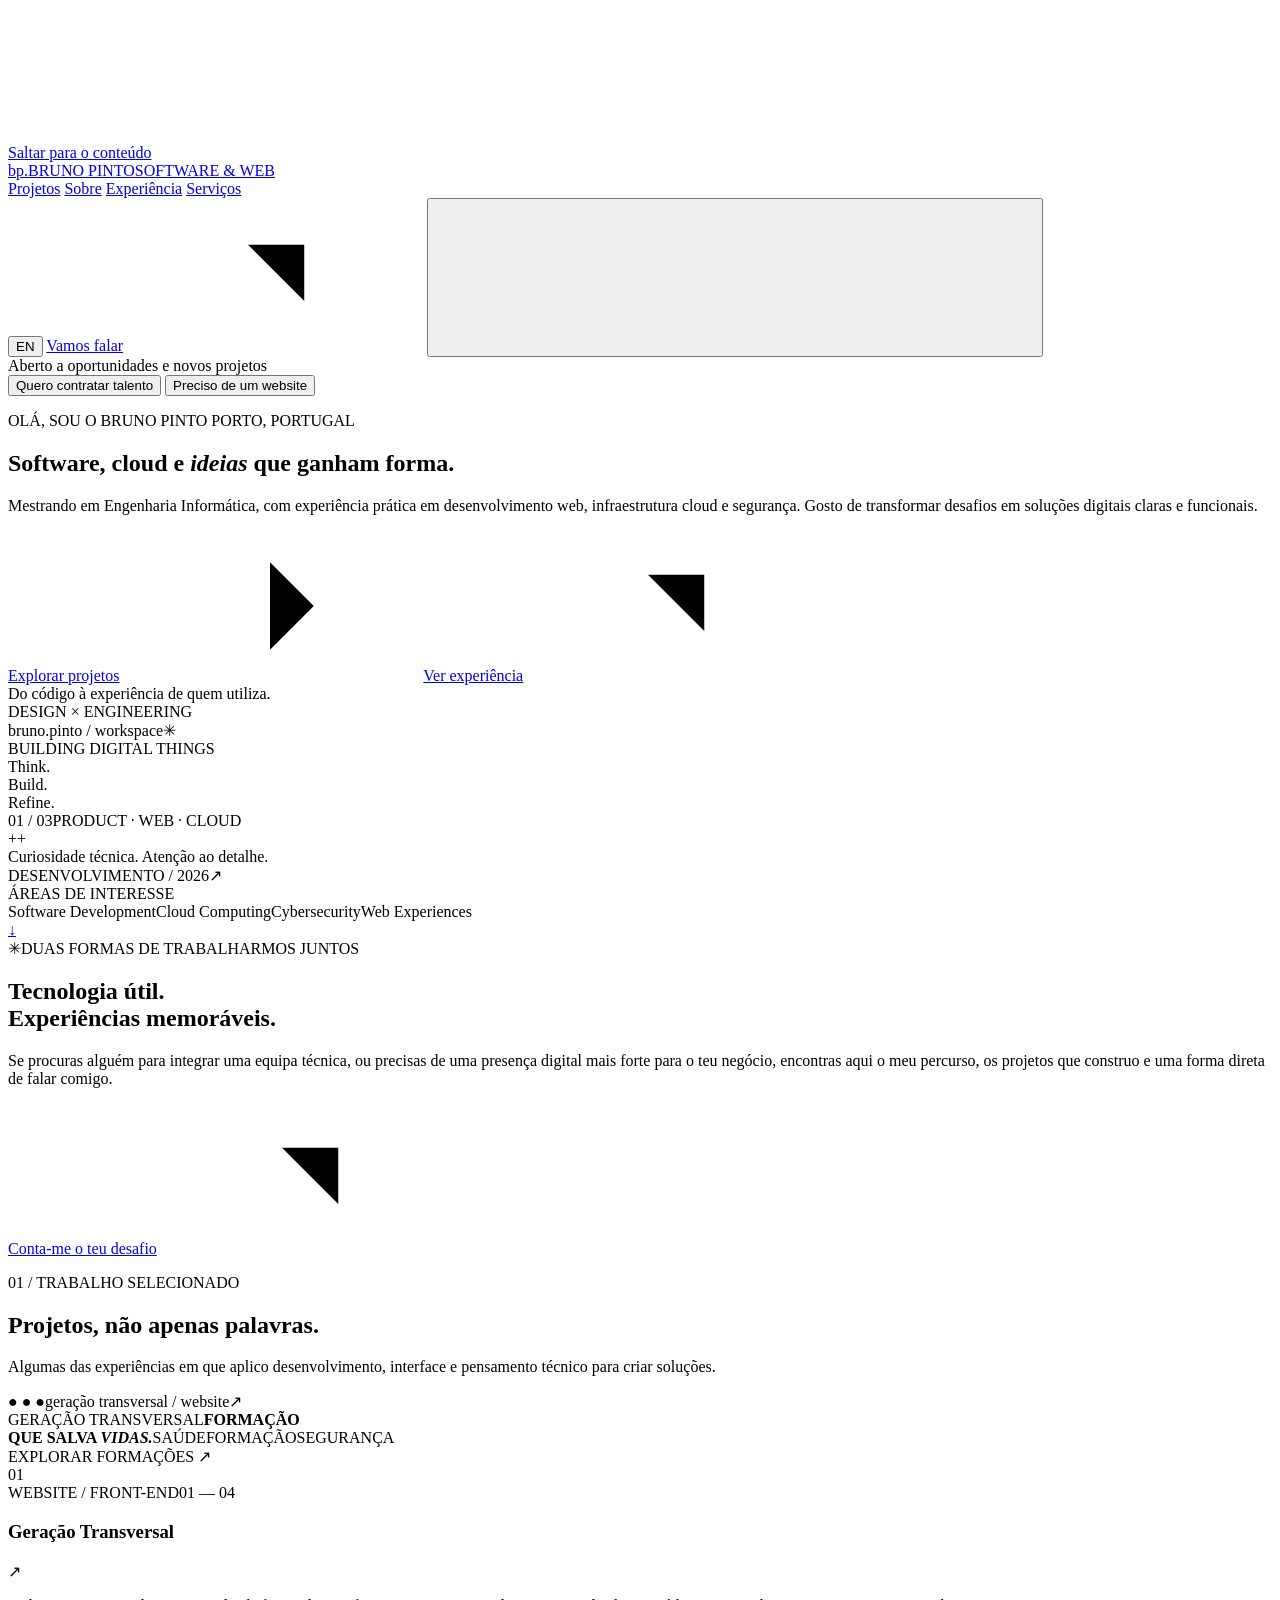
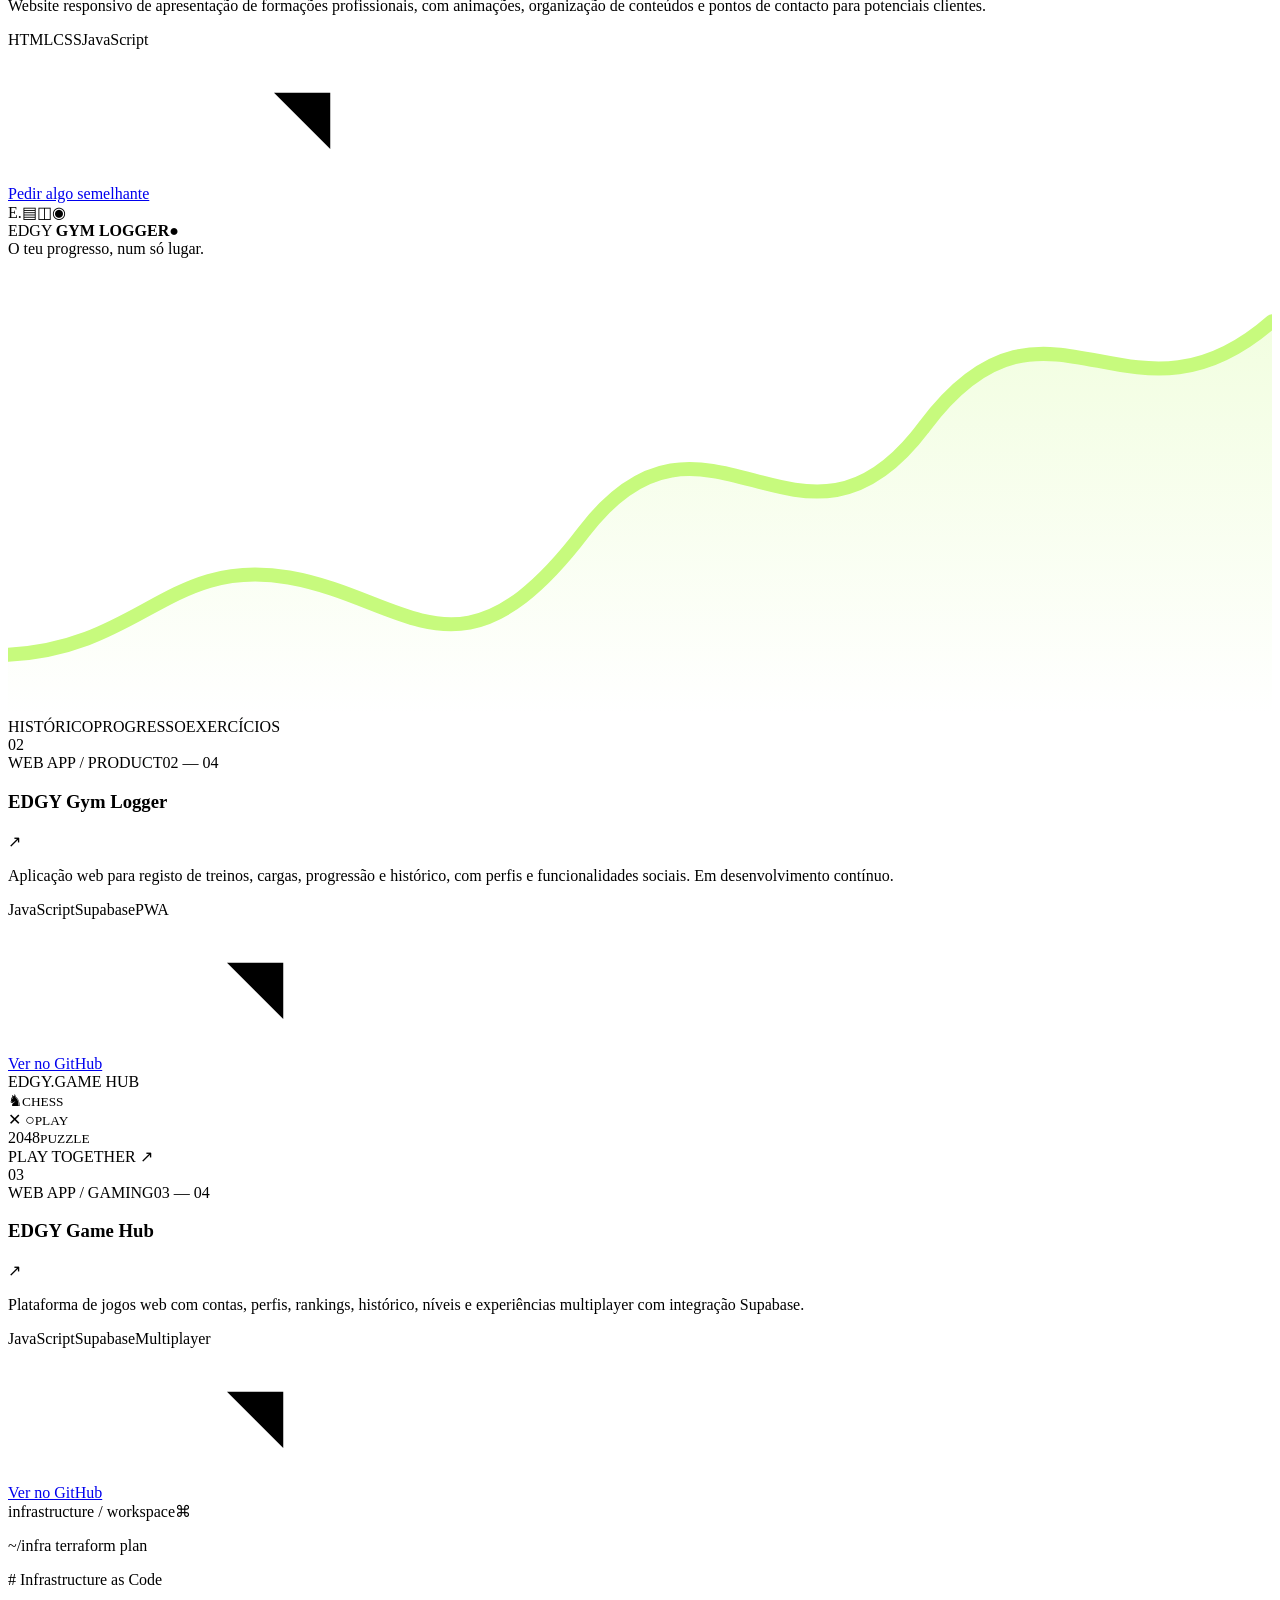
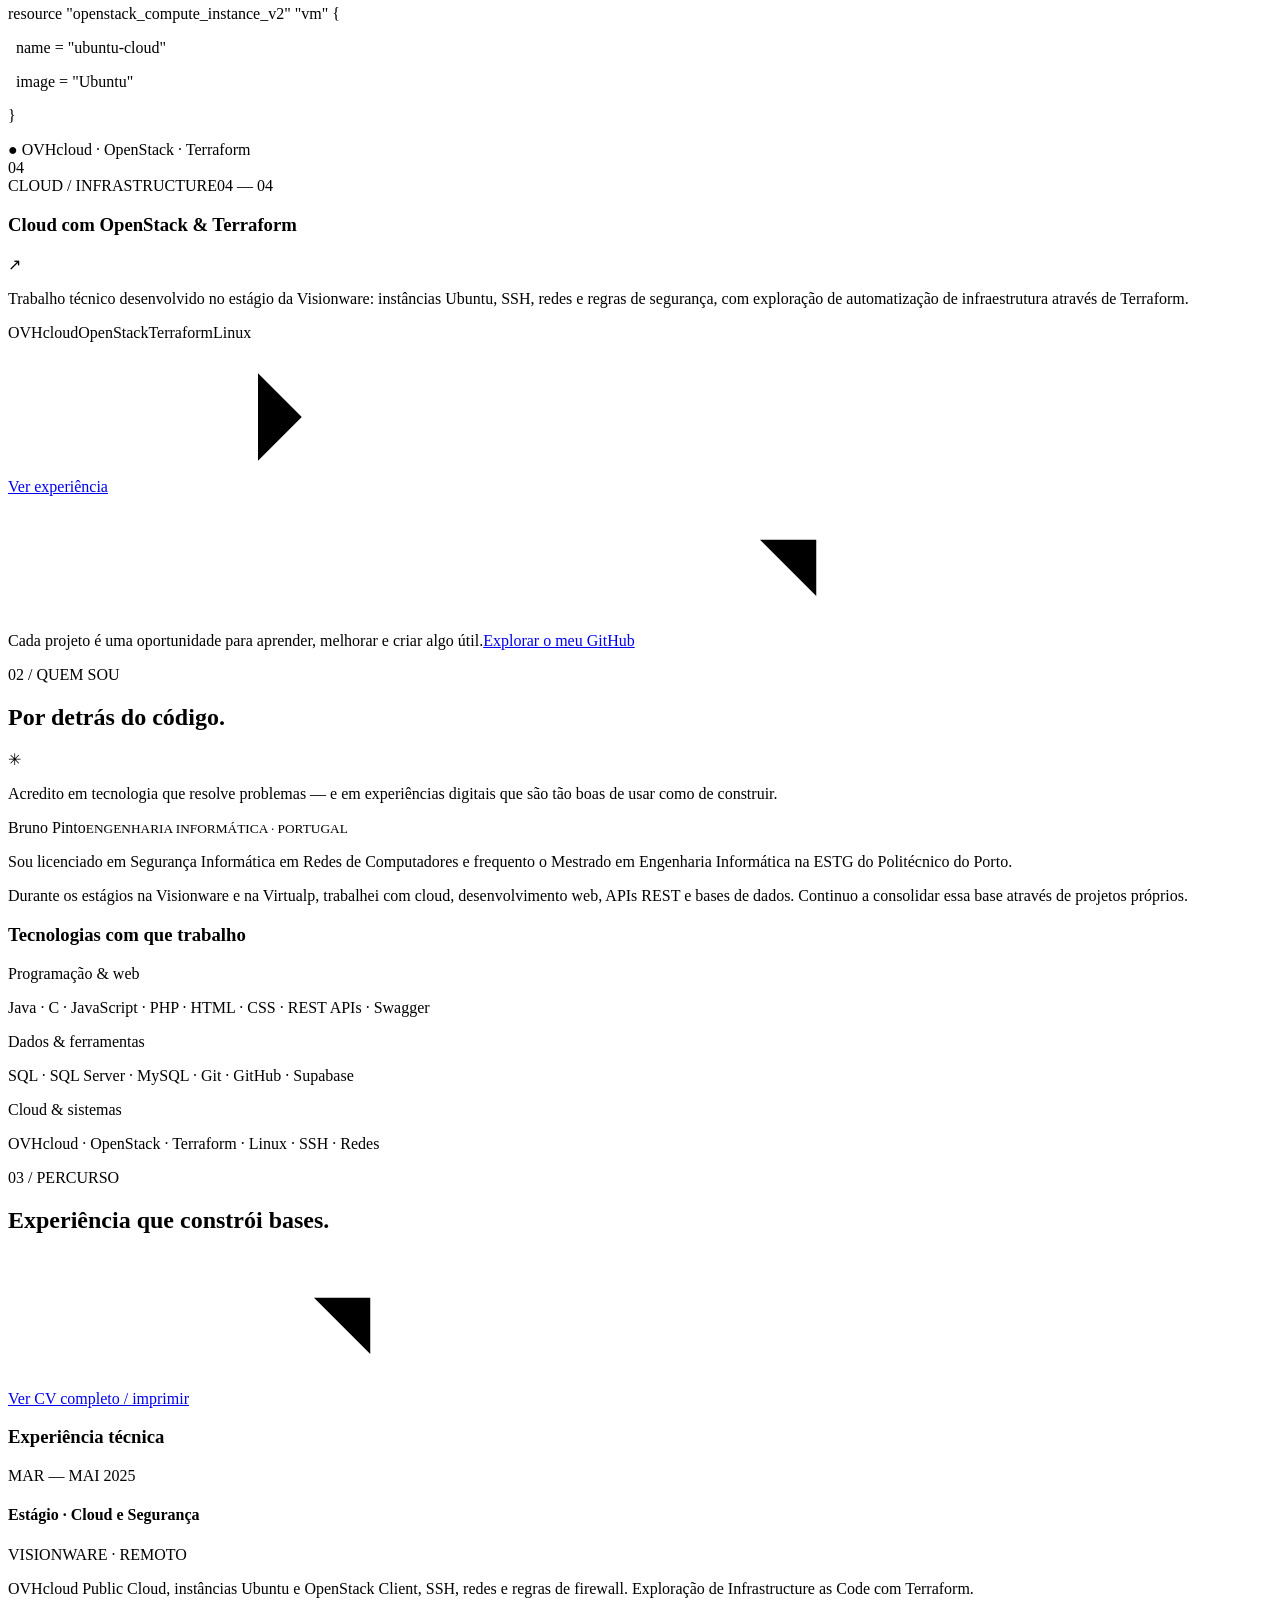
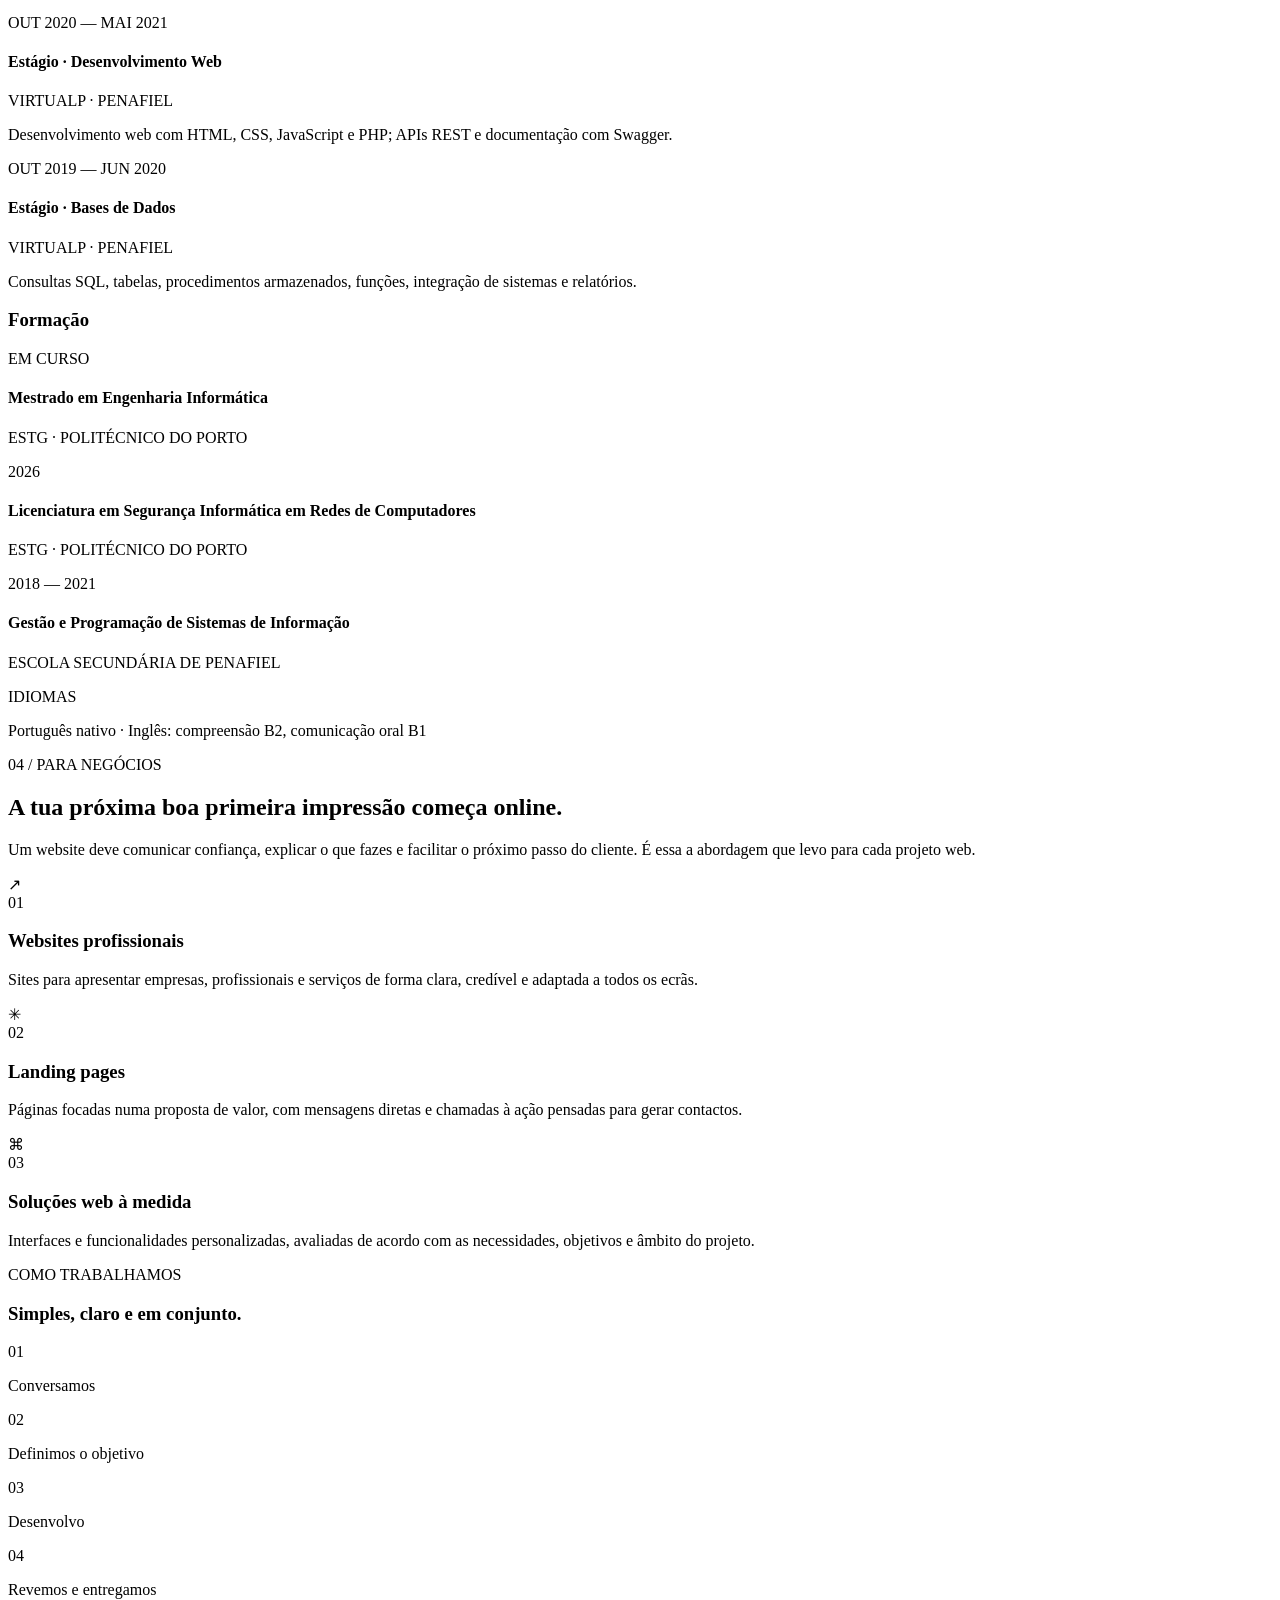
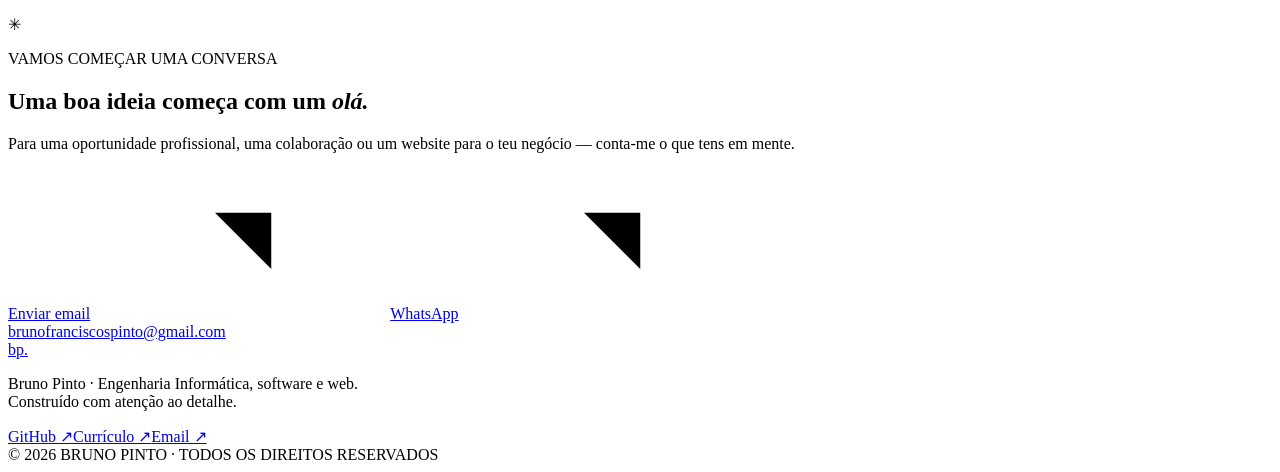
==== index.html @ 5037f0ad "feat: create bilingual portfolio homepage with dual audience journeys" ====
<!doctype html>
<html lang="pt-PT">
<head>
  <meta charset="utf-8">
  <meta name="viewport" content="width=device-width, initial-scale=1">
  <meta name="theme-color" content="#10182a">
  <meta name="description" content="Bruno Pinto — mestrando em Engenharia Informática. Portefólio em desenvolvimento web, software, cloud e cibersegurança. Conheça os projetos e entre em contacto.">
  <meta name="author" content="Bruno Pinto">
  <meta property="og:type" content="website">
  <meta property="og:locale" content="pt_PT">
  <meta property="og:title" content="Bruno Pinto — Software, Cloud & Web">
  <meta property="og:description" content="Portefólio de Bruno Pinto. Desenvolvimento de software, cloud, cibersegurança e websites para negócios.">
  <meta name="twitter:card" content="summary">
  <title>Bruno Pinto — Software, Cloud & Web</title>
  <link rel="icon" href="./favicon.svg" type="image/svg+xml">
  <link rel="preconnect" href="https://fonts.googleapis.com">
  <link rel="preconnect" href="https://fonts.gstatic.com" crossorigin>
  <link href="https://fonts.googleapis.com/css2?family=DM+Sans:wght@400;500;600;700&family=Space+Grotesk:wght@400;500;600;700&display=swap" rel="stylesheet">
  <link rel="stylesheet" href="./styles.css">
  <script type="application/ld+json">
  {"@context":"https://schema.org","@type":"Person","name":"Bruno Pinto","jobTitle":"Mestrando em Engenharia Informática","description":"Desenvolvimento de software, websites, cloud e cibersegurança","email":"mailto:brunofranciscospinto@gmail.com","url":"https://github.com/BPsBEAST","sameAs":["https://github.com/BPsBEAST"],"homeLocation":{"@type":"Place","name":"Penafiel, Porto, Portugal"},"alumniOf":{"@type":"CollegeOrUniversity","name":"Politécnico do Porto"}}
  </script>
</head>
<body>
  <a class="skip-link" href="#conteudo" data-i18n="skip">Saltar para o conteúdo</a>
  <svg class="icon-library" xmlns="http://www.w3.org/2000/svg" aria-hidden="true">
    <symbol id="i-arrow" viewBox="0 0 24 24"><path d="M5 12h14m-7-7 7 7-7 7" /></symbol>
    <symbol id="i-up-right" viewBox="0 0 24 24"><path d="M7 17 17 7M8 7h9v9" /></symbol>
    <symbol id="i-menu" viewBox="0 0 24 24"><path d="M4 7h16M4 12h16M4 17h16"/></symbol>
    <symbol id="i-x" viewBox="0 0 24 24"><path d="M5 5 19 19M19 5 5 19"/></symbol>
    <symbol id="i-mail" viewBox="0 0 24 24"><rect x="3" y="5" width="18" height="14" rx="2"/><path d="m4 7 8 6 8-6"/></symbol>
    <symbol id="i-code" viewBox="0 0 24 24"><path d="m8 5-6 7 6 7m8-14 6 7-6 7m-5 6 4-20"/></symbol>
    <symbol id="i-check" viewBox="0 0 24 24"><path d="m4 12 5 5L20 6"/></symbol>
    <symbol id="i-download" viewBox="0 0 24 24"><path d="M12 3v12m-5-5 5 5 5-5M4 17v3h16v-3"/></symbol>
  </svg>

  <header class="site-header" id="inicio">
    <div class="container nav-shell">
      <a class="brand" href="#inicio" aria-label="Bruno Pinto — início"><span class="brand-mark">bp<span>.</span></span><span class="brand-copy">BRUNO PINTO<span>SOFTWARE & WEB</span></span></a>
      <nav class="desktop-nav" aria-label="Navegação principal">
        <a href="#projetos" data-i18n="navProjects">Projetos</a>
        <a href="#sobre" data-i18n="navAbout">Sobre</a>
        <a href="#experiencia" data-i18n="navExperience">Experiência</a>
        <a href="#servicos" data-i18n="navServices">Serviços</a>
      </nav>
      <div class="nav-actions">
        <button class="language-button" id="lang-toggle" type="button" aria-label="Switch language to English">EN</button>
        <a class="button button-dark nav-contact" href="#contacto"><span data-i18n="navContact">Vamos falar</span><svg class="icon"><use href="#i-up-right"/></svg></a>
        <button class="menu-button" id="menu-button" type="button" aria-label="Abrir menu" aria-controls="mobile-nav" aria-expanded="false"><svg class="icon menu-open"><use href="#i-menu"/></svg><svg class="icon menu-close"><use href="#i-x"/></svg></button>
      </div>
    </div>
    <nav class="mobile-nav" id="mobile-nav" aria-label="Menu móvel" hidden>
      <a href="#projetos" data-i18n="navProjects">Projetos</a>
      <a href="#sobre" data-i18n="navAbout">Sobre</a>
      <a href="#experiencia" data-i18n="navExperience">Experiência</a>
      <a href="#servicos" data-i18n="navServices">Serviços</a>
      <a href="#contacto" data-i18n="navContact">Vamos falar</a>
    </nav>
  </header>

  <main id="conteudo">
    <section class="hero-wrap container" aria-labelledby="hero-title">
      <div class="hero">
        <div class="hero-noise" aria-hidden="true"></div>
        <div class="hero-grid">
          <div class="hero-content">
            <div class="eyebrow hero-eyebrow"><span class="live-dot"></span><span data-i18n="heroAvailability">Aberto a oportunidades e novos projetos</span></div>
            <div class="audience-switch" role="group" aria-label="Tipo de visita">
              <button class="audience-option is-active" type="button" data-mode="career" aria-pressed="true"><span data-i18n="modeCareer">Quero contratar talento</span></button>
              <button class="audience-option" type="button" data-mode="business" aria-pressed="false"><span data-i18n="modeBusiness">Preciso de um website</span></button>
            </div>
            <p class="hero-kicker" data-i18n="heroKicker">OLÁ, SOU O BRUNO PINTO <span class="kicker-line"></span> PORTO, PORTUGAL</p>
            <h1 id="hero-title" data-i18n="heroTitle">Software, cloud e <em>ideias</em> que ganham forma.</h1>
            <p class="hero-description" data-i18n="heroDescription">Mestrando em Engenharia Informática, com experiência prática em desenvolvimento web, infraestrutura cloud e segurança. Gosto de transformar desafios em soluções digitais claras e funcionais.</p>
            <div class="hero-cta">
              <a class="button button-accent" id="hero-primary" href="#projetos"><span data-i18n="heroPrimary">Explorar projetos</span><svg class="icon"><use href="#i-arrow"/></svg></a>
              <a class="button button-outline" id="hero-secondary" href="#experiencia"><span data-i18n="heroSecondary">Ver experiência</span><svg class="icon"><use href="#i-up-right"/></svg></a>
            </div>
            <div class="hero-footnote"><span class="footnote-line"></span><span data-i18n="heroNote">Do código à experiência de quem utiliza.</span></div>
          </div>

          <div class="hero-visual" aria-label="Ilustração abstrata de interfaces digitais">
            <div class="visual-orbit visual-orbit-one"></div><div class="visual-orbit visual-orbit-two"></div>
            <div class="visual-caption visual-caption-top"><span class="signal"></span> <span>DESIGN × ENGINEERING</span><span class="line-small"></span></div>
            <div class="visual-window">
              <div class="window-top"><div class="window-dots"><i></i><i></i><i></i></div><span>bruno.pinto / workspace</span><span class="window-plus">✳</span></div>
              <div class="window-body">
                <div class="window-left">
                  <div class="window-mini-label">BUILDING DIGITAL THINGS</div>
                  <div class="window-statement">Think.<br><span>Build.</span><br>Refine<span class="blue-stop">.</span></div>
                  <div class="window-rule"></div>
                  <div class="window-footer"><span>01 / 03</span><span>PRODUCT · WEB · CLOUD</span></div>
                </div>
                <div class="window-right">
                  <div class="cube cube-back"></div><div class="cube cube-front"></div><div class="cube-shine"></div>
                  <span class="cube-cross cross-one">+</span><span class="cube-cross cross-two">+</span>
                </div>
              </div>
            </div>
            <div class="floating-note"><span class="note-dot"></span><span data-i18n="visualNote">Curiosidade técnica. Atenção ao detalhe.</span></div>
            <div class="visual-caption visual-caption-bottom"><span>DESENVOLVIMENTO / 2026</span><span>↗</span></div>
          </div>
        </div>
        <div class="hero-bottom">
          <span data-i18n="heroTagsIntro">ÁREAS DE INTERESSE</span>
          <div class="hero-tag-list"><span>Software Development</span><span>Cloud Computing</span><span>Cybersecurity</span><span>Web Experiences</span></div>
          <a href="#projetos" aria-label="Descer para os projetos" class="scroll-cue">↓</a>
        </div>
      </div>
    </section>

    <section class="intro-section section container reveal" aria-label="Apresentação">
      <div class="section-index"><span class="index-spark">✳</span><span data-i18n="introLabel">DUAS FORMAS DE TRABALHARMOS JUNTOS</span></div>
      <div class="intro-grid">
        <h2 data-i18n="introTitle">Tecnologia útil.<br><span class="text-muted">Experiências memoráveis.</span></h2>
        <div class="intro-copy">
          <p data-i18n="introBody">Se procuras alguém para integrar uma equipa técnica, ou precisas de uma presença digital mais forte para o teu negócio, encontras aqui o meu percurso, os projetos que construo e uma forma direta de falar comigo.</p>
          <a class="text-link" href="#contacto"><span data-i18n="introLink">Conta-me o teu desafio</span><svg class="icon"><use href="#i-up-right"/></svg></a>
        </div>
      </div>
    </section>

    <section class="projects-section section" id="projetos" aria-labelledby="projects-title">
      <div class="container">
        <div class="section-heading reveal">
          <div><p class="section-label">01 / <span data-i18n="projectsLabel">TRABALHO SELECIONADO</span></p><h2 id="projects-title" data-i18n="projectsTitle">Projetos, não apenas palavras<span class="accent-period">.</span></h2></div>
          <p class="section-heading-copy" data-i18n="projectsIntro">Algumas das experiências em que aplico desenvolvimento, interface e pensamento técnico para criar soluções.</p>
        </div>
        <div class="project-grid">
          <article class="project-card project-card-large reveal">
            <div class="project-art art-training">
              <div class="mock-browser"><span class="mock-browser-dots">● ● ●</span><span>geração transversal / website</span><span>↗</span></div>
              <div class="training-preview"><span class="training-eyebrow">GERAÇÃO TRANSVERSAL</span><strong>FORMAÇÃO<br>QUE SALVA <i>VIDAS.</i></strong><span class="training-pills"><span>SAÚDE</span><span>FORMAÇÃO</span><span>SEGURANÇA</span></span><div class="training-cta">EXPLORAR FORMAÇÕES <span>↗</span></div></div>
              <span class="art-number">01</span>
            </div>
            <div class="project-info"><div class="project-meta"><span>WEBSITE / FRONT-END</span><span>01 — 04</span></div><div class="project-title-row"><h3>Geração Transversal</h3><span class="project-corner" aria-hidden="true">↗</span></div><p data-i18n="projectTraining">Website responsivo de apresentação de formações profissionais, com animações, organização de conteúdos e pontos de contacto para potenciais clientes.</p><div class="project-bottom"><div class="tags"><span>HTML</span><span>CSS</span><span>JavaScript</span></div><a class="project-link" href="mailto:brunofranciscospinto@gmail.com?subject=Website%20semelhante%20a%20Gera%C3%A7%C3%A3o%20Transversal"><span data-i18n="projectAsk">Pedir algo semelhante</span><svg class="icon"><use href="#i-up-right"/></svg></a></div></div>
          </article>

          <article class="project-card reveal">
            <div class="project-art art-gym">
              <div class="gym-preview"><div class="gym-sidebar"><span class="gym-logo">E.</span><span>▤</span><span>◫</span><span>◉</span></div><div class="gym-ui"><div class="gym-top"><span>EDGY <b>GYM LOGGER</b></span><span>●</span></div><div class="gym-chart-title">O teu progresso, num só lugar.</div><div class="gym-chart"><svg viewBox="0 0 360 130" preserveAspectRatio="none" aria-hidden="true"><path d="M0 128 L360 128 M0 83 L360 83 M0 40 L360 40" stroke="rgba(255,255,255,.12)" stroke-width="1" /><path d="M0 113 C38 111 46 85 80 91S129 124 164 78 226 95 261 48 319 54 360 18" fill="none" stroke="#c7fa7d" stroke-width="4" stroke-linecap="round"/><path d="M0 113 C38 111 46 85 80 91S129 124 164 78 226 95 261 48 319 54 360 18 L360 130 L0 130 Z" fill="url(#gym-grad)" opacity=".24"/><defs><linearGradient id="gym-grad" x1="0" x2="0" y1="0" y2="1"><stop stop-color="#c7fa7d"/><stop offset="1" stop-color="#c7fa7d" stop-opacity="0"/></linearGradient></defs></svg></div><div class="gym-rows"><span>HISTÓRICO</span><span>PROGRESSO</span><span>EXERCÍCIOS</span></div></div></div>
              <span class="art-number">02</span>
            </div>
            <div class="project-info"><div class="project-meta"><span>WEB APP / PRODUCT</span><span>02 — 04</span></div><div class="project-title-row"><h3>EDGY Gym Logger</h3><span class="project-corner">↗</span></div><p data-i18n="projectGym">Aplicação web para registo de treinos, cargas, progressão e histórico, com perfis e funcionalidades sociais. Em desenvolvimento contínuo.</p><div class="project-bottom"><div class="tags"><span>JavaScript</span><span>Supabase</span><span>PWA</span></div><a class="project-link" href="https://github.com/BPsBEAST/edgy-gym-logger" target="_blank" rel="noopener noreferrer"><span data-i18n="viewRepo">Ver no GitHub</span><svg class="icon"><use href="#i-up-right"/></svg></a></div></div>
          </article>

          <article class="project-card reveal">
            <div class="project-art art-games">
              <div class="games-preview"><div class="games-header"><span class="games-brand">EDGY<span>.</span></span><span class="games-small">GAME HUB</span></div><div class="games-cards"><div class="game-tile"><span class="chess-icon">♞</span><small>CHESS</small></div><div class="game-tile game-tile-x"><span>✕ ○</span><small>PLAY</small></div><div class="game-tile game-tile-color"><span>2048</span><small>PUZZLE</small></div></div><div class="games-bottom">PLAY TOGETHER <span>↗</span></div></div><span class="art-number">03</span>
            </div>
            <div class="project-info"><div class="project-meta"><span>WEB APP / GAMING</span><span>03 — 04</span></div><div class="project-title-row"><h3>EDGY Game Hub</h3><span class="project-corner">↗</span></div><p data-i18n="projectGames">Plataforma de jogos web com contas, perfis, rankings, histórico, níveis e experiências multiplayer com integração Supabase.</p><div class="project-bottom"><div class="tags"><span>JavaScript</span><span>Supabase</span><span>Multiplayer</span></div><a class="project-link" href="https://github.com/BPsBEAST/edgy-game-hub" target="_blank" rel="noopener noreferrer"><span data-i18n="viewRepo">Ver no GitHub</span><svg class="icon"><use href="#i-up-right"/></svg></a></div></div>
          </article>

          <article class="project-card project-card-full reveal">
            <div class="project-art art-cloud"><div class="cloud-console"><div class="console-bar"><span><i></i><i></i><i></i></span><span>infrastructure / workspace</span><span>⌘</span></div><div class="console-code"><p><span class="code-prompt">~/infra</span> <span class="code-white">terraform</span> <span class="code-green">plan</span></p><p class="code-faded"># Infrastructure as Code</p><p><span class="code-purple">resource</span> <span class="code-green">"openstack_compute_instance_v2"</span> <span class="code-white">"vm"</span> {</p><p>  <span class="code-purple">name</span> = <span class="code-green">"ubuntu-cloud"</span></p><p>  <span class="code-purple">image</span> = <span class="code-green">"Ubuntu"</span></p><p>}</p><div class="console-footer"><span class="console-status">●</span> OVHcloud · OpenStack · Terraform</div></div></div><span class="art-number">04</span></div>
            <div class="project-info"><div class="project-meta"><span>CLOUD / INFRASTRUCTURE</span><span>04 — 04</span></div><div class="project-title-row"><h3>Cloud com OpenStack & Terraform</h3><span class="project-corner">↗</span></div><p data-i18n="projectCloud">Trabalho técnico desenvolvido no estágio da Visionware: instâncias Ubuntu, SSH, redes e regras de segurança, com exploração de automatização de infraestrutura através de Terraform.</p><div class="project-bottom"><div class="tags"><span>OVHcloud</span><span>OpenStack</span><span>Terraform</span><span>Linux</span></div><a class="project-link" href="#experiencia"><span data-i18n="projectExperienceLink">Ver experiência</span><svg class="icon"><use href="#i-arrow"/></svg></a></div></div>
          </article>
        </div>
        <div class="projects-footer reveal"><span data-i18n="projectsFoot">Cada projeto é uma oportunidade para aprender, melhorar e criar algo útil.</span><a class="text-link" href="https://github.com/BPsBEAST" target="_blank" rel="noopener noreferrer"><span data-i18n="allGitHub">Explorar o meu GitHub</span><svg class="icon"><use href="#i-up-right"/></svg></a></div>
      </div>
    </section>

    <section class="about-section section container" id="sobre" aria-labelledby="about-title">
      <div class="section-heading reveal"><div><p class="section-label">02 / <span data-i18n="aboutLabel">QUEM SOU</span></p><h2 id="about-title" data-i18n="aboutTitle">Por detrás do código<span class="accent-period">.</span></h2></div></div>
      <div class="about-layout"><div class="about-big-statement reveal"><span class="statement-asterisk">✳</span><p data-i18n="aboutStatement">Acredito em tecnologia que resolve problemas — e em experiências digitais que são tão boas de usar como de construir.</p><div class="about-signature"><span>Bruno Pinto</span><small data-i18n="aboutSignature">ENGENHARIA INFORMÁTICA · PORTUGAL</small></div></div><div class="about-details reveal"><p data-i18n="aboutP1">Sou licenciado em Segurança Informática em Redes de Computadores e frequento o Mestrado em Engenharia Informática na ESTG do Politécnico do Porto.</p><p data-i18n="aboutP2">Durante os estágios na Visionware e na Virtualp, trabalhei com cloud, desenvolvimento web, APIs REST e bases de dados. Continuo a consolidar essa base através de projetos próprios.</p><div class="skills"><h3 data-i18n="skillsTitle">Tecnologias com que trabalho</h3><div class="skill-category"><span data-i18n="skillProgramming">Programação & web</span><p>Java · C · JavaScript · PHP · HTML · CSS · REST APIs · Swagger</p></div><div class="skill-category"><span data-i18n="skillData">Dados & ferramentas</span><p>SQL · SQL Server · MySQL · Git · GitHub · Supabase</p></div><div class="skill-category"><span data-i18n="skillCloud">Cloud & sistemas</span><p>OVHcloud · OpenStack · Terraform · Linux · SSH · Redes</p></div></div></div></div>
    </section>

    <section class="experience-section section" id="experiencia" aria-labelledby="experience-title"><div class="container"><div class="section-heading reveal"><div><p class="section-label">03 / <span data-i18n="experienceLabel">PERCURSO</span></p><h2 id="experience-title" data-i18n="experienceTitle">Experiência que constrói bases<span class="accent-period">.</span></h2></div><a class="text-link experience-cv" href="./cv.html"><span data-i18n="cvLink">Ver CV completo / imprimir</span><svg class="icon"><use href="#i-up-right"/></svg></a></div><div class="experience-layout"><div class="exp-column"><h3 data-i18n="expWork">Experiência técnica</h3><div class="timeline"><article class="timeline-item reveal"><div class="timeline-date">MAR — MAI 2025</div><div class="timeline-body"><h4 data-i18n="expVisionTitle">Estágio · Cloud e Segurança</h4><p class="timeline-place">VISIONWARE <span>· REMOTO</span></p><p data-i18n="expVisionBody">OVHcloud Public Cloud, instâncias Ubuntu e OpenStack Client, SSH, redes e regras de firewall. Exploração de Infrastructure as Code com Terraform.</p></div></article><article class="timeline-item reveal"><div class="timeline-date">OUT 2020 — MAI 2021</div><div class="timeline-body"><h4 data-i18n="expWebTitle">Estágio · Desenvolvimento Web</h4><p class="timeline-place">VIRTUALP <span>· PENAFIEL</span></p><p data-i18n="expWebBody">Desenvolvimento web com HTML, CSS, JavaScript e PHP; APIs REST e documentação com Swagger.</p></div></article><article class="timeline-item reveal"><div class="timeline-date">OUT 2019 — JUN 2020</div><div class="timeline-body"><h4 data-i18n="expDataTitle">Estágio · Bases de Dados</h4><p class="timeline-place">VIRTUALP <span>· PENAFIEL</span></p><p data-i18n="expDataBody">Consultas SQL, tabelas, procedimentos armazenados, funções, integração de sistemas e relatórios.</p></div></article></div></div><div class="exp-column education-column"><h3 data-i18n="educationTitle">Formação</h3><div class="timeline"><article class="timeline-item reveal"><div class="timeline-date" data-i18n="educationOngoing">EM CURSO</div><div class="timeline-body"><h4 data-i18n="educationMasters">Mestrado em Engenharia Informática</h4><p class="timeline-place" data-i18n="educationSchool">ESTG · POLITÉCNICO DO PORTO</p></div></article><article class="timeline-item reveal"><div class="timeline-date">2026</div><div class="timeline-body"><h4 data-i18n="educationDegree">Licenciatura em Segurança Informática em Redes de Computadores</h4><p class="timeline-place" data-i18n="educationSchool">ESTG · POLITÉCNICO DO PORTO</p></div></article><article class="timeline-item reveal"><div class="timeline-date">2018 — 2021</div><div class="timeline-body"><h4 data-i18n="educationSchoolCourse">Gestão e Programação de Sistemas de Informação</h4><p class="timeline-place" data-i18n="educationHighSchool">ESCOLA SECUNDÁRIA DE PENAFIEL</p></div></article></div><div class="languages-box"><span data-i18n="languagesLabel">IDIOMAS</span><p data-i18n="languagesContent">Português nativo · Inglês: compreensão B2, comunicação oral B1</p></div></div></div></div></section>

    <section class="services-section section" id="servicos" aria-labelledby="services-title"><div class="container"><div class="services-heading reveal"><p class="section-label">04 / <span data-i18n="servicesLabel">PARA NEGÓCIOS</span></p><h2 id="services-title" data-i18n="servicesTitle">A tua próxima boa primeira impressão começa online<span class="accent-period">.</span></h2><p data-i18n="servicesIntro">Um website deve comunicar confiança, explicar o que fazes e facilitar o próximo passo do cliente. É essa a abordagem que levo para cada projeto web.</p></div><div class="services-grid"><article class="service-card reveal"><div class="service-icon">↗</div><span class="service-index">01</span><h3 data-i18n="service1Title">Websites profissionais</h3><p data-i18n="service1Body">Sites para apresentar empresas, profissionais e serviços de forma clara, credível e adaptada a todos os ecrãs.</p></article><article class="service-card reveal"><div class="service-icon">✳</div><span class="service-index">02</span><h3 data-i18n="service2Title">Landing pages</h3><p data-i18n="service2Body">Páginas focadas numa proposta de valor, com mensagens diretas e chamadas à ação pensadas para gerar contactos.</p></article><article class="service-card reveal"><div class="service-icon">⌘</div><span class="service-index">03</span><h3 data-i18n="service3Title">Soluções web à medida</h3><p data-i18n="service3Body">Interfaces e funcionalidades personalizadas, avaliadas de acordo com as necessidades, objetivos e âmbito do projeto.</p></article></div><div class="process-block reveal"><div><span class="process-kicker" data-i18n="processLabel">COMO TRABALHAMOS</span><h3 data-i18n="processTitle">Simples, claro e em conjunto.</h3></div><div class="process-steps"><div><span>01</span><p data-i18n="process1">Conversamos</p></div><div><span>02</span><p data-i18n="process2">Definimos o objetivo</p></div><div><span>03</span><p data-i18n="process3">Desenvolvo</p></div><div><span>04</span><p data-i18n="process4">Revemos e entregamos</p></div></div></div></div></section>

    <section class="contact-section container" id="contacto" aria-labelledby="contact-title"><div class="contact-panel reveal"><div class="contact-decoration" aria-hidden="true">✳</div><p class="contact-kicker"><span class="live-dot"></span><span data-i18n="contactKicker">VAMOS COMEÇAR UMA CONVERSA</span></p><h2 id="contact-title" data-i18n="contactTitle">Uma boa ideia começa com um <em>olá.</em></h2><p data-i18n="contactBody">Para uma oportunidade profissional, uma colaboração ou um website para o teu negócio — conta-me o que tens em mente.</p><div class="contact-buttons"><a class="button button-accent" href="mailto:brunofranciscospinto@gmail.com?subject=Contacto%20atrav%C3%A9s%20do%20portef%C3%B3lio"><span data-i18n="emailAction">Enviar email</span><svg class="icon"><use href="#i-up-right"/></svg></a><a class="button button-outline" href="https://wa.me/351910546358" target="_blank" rel="noopener noreferrer"><span>WhatsApp</span><svg class="icon"><use href="#i-up-right"/></svg></a></div><a class="email-display" href="mailto:brunofranciscospinto@gmail.com">brunofranciscospinto@gmail.com</a></div></section>
  </main>

  <footer class="site-footer"><div class="container footer-inner"><div class="footer-brand"><a class="brand-mark" href="#inicio">bp<span>.</span></a><p data-i18n="footerText">Bruno Pinto · Engenharia Informática, software e web.<br>Construído com atenção ao detalhe.</p></div><div class="footer-right"><div class="footer-links"><a href="https://github.com/BPsBEAST" target="_blank" rel="noopener noreferrer">GitHub ↗</a><a href="./cv.html">Currículo ↗</a><a href="mailto:brunofranciscospinto@gmail.com">Email ↗</a></div><span>© <span id="year">2026</span> BRUNO PINTO · <span data-i18n="footerRights">TODOS OS DIREITOS RESERVADOS</span></span></div></div></footer>
  <script src="./app.js" defer></script>
</body>
</html>
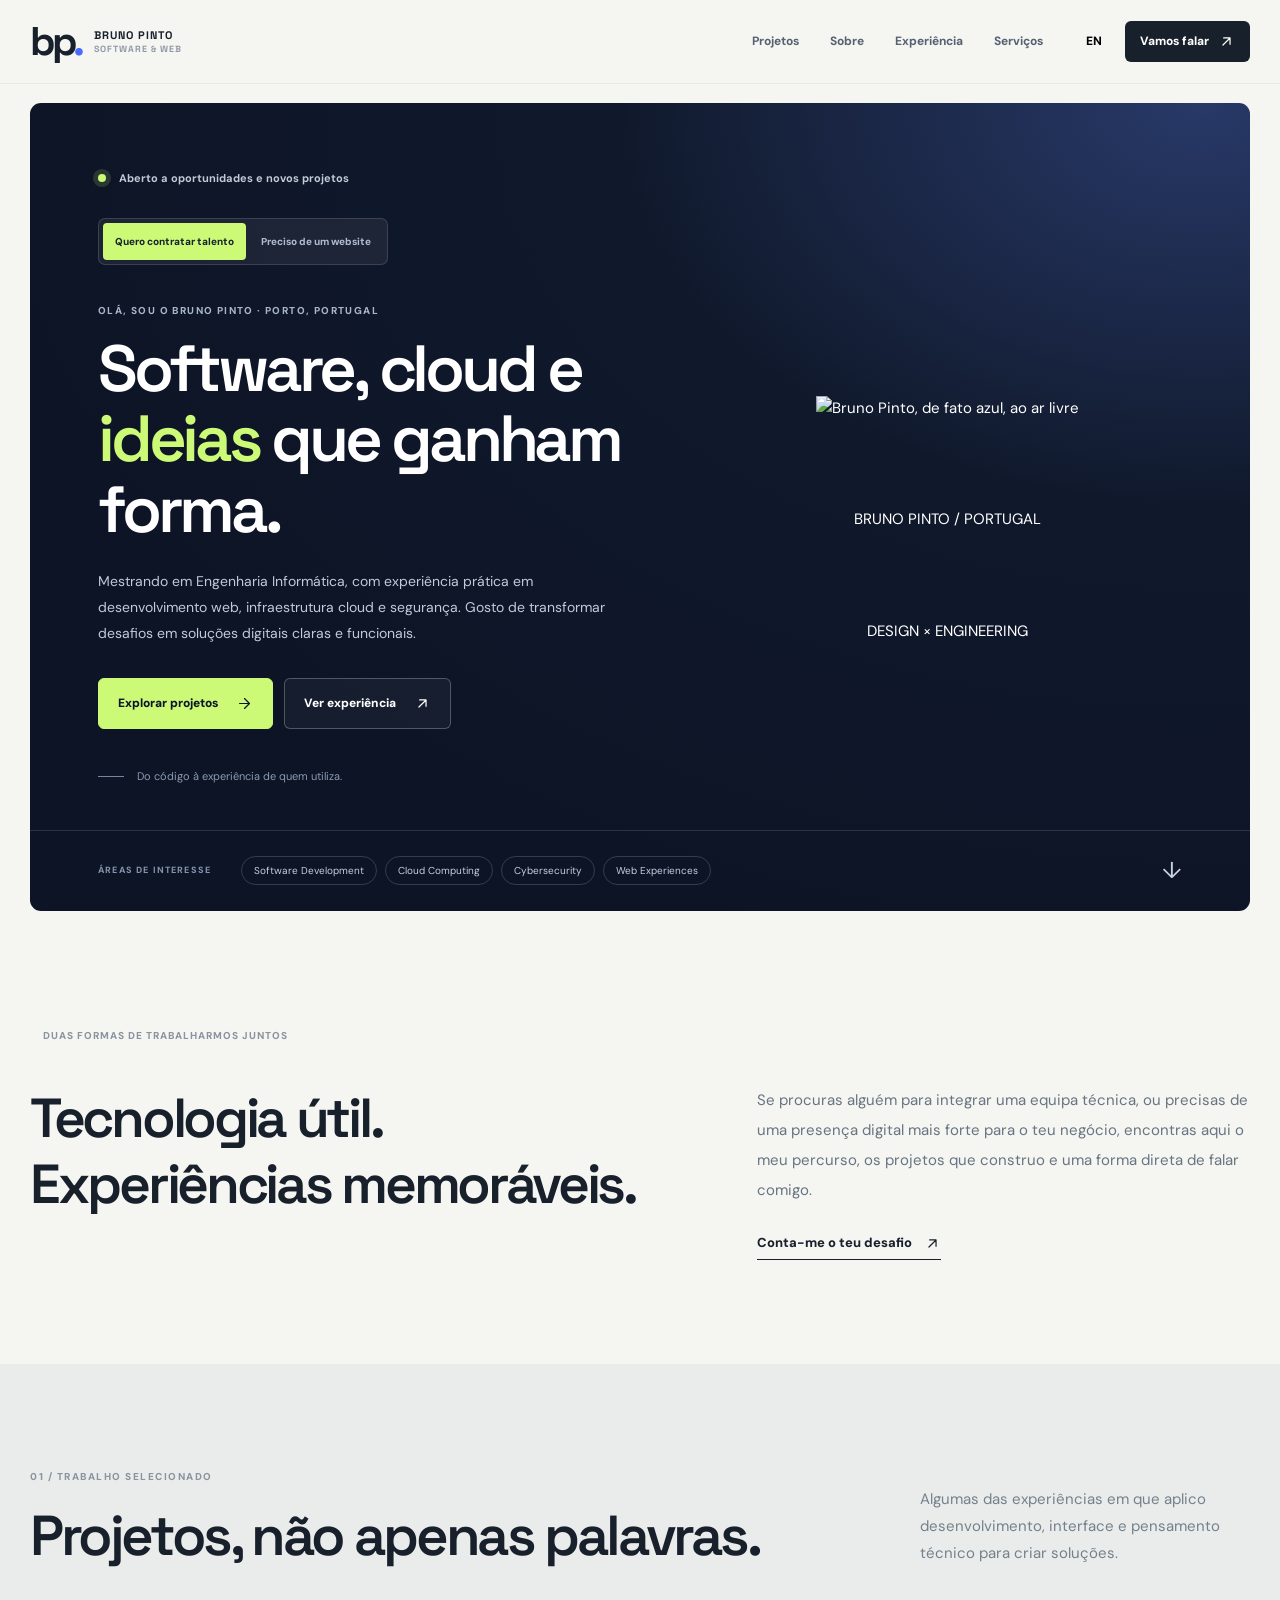
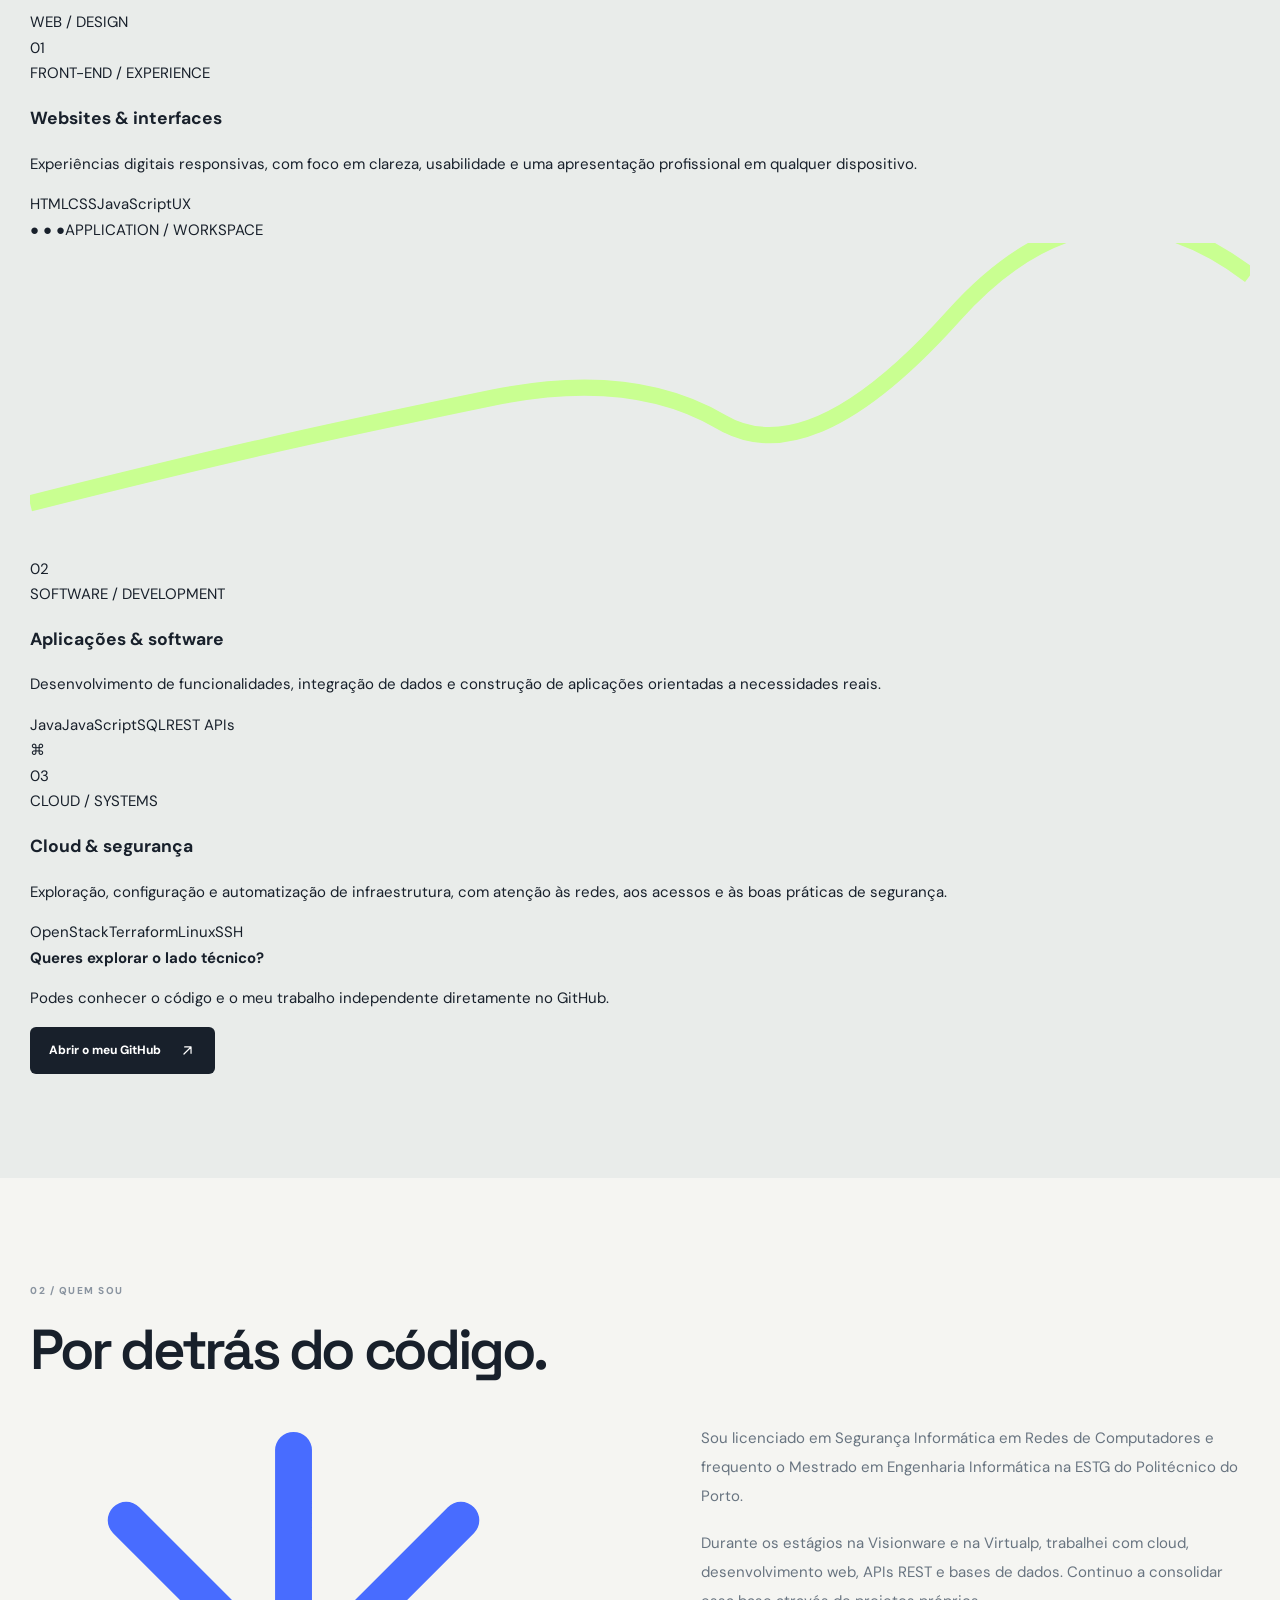
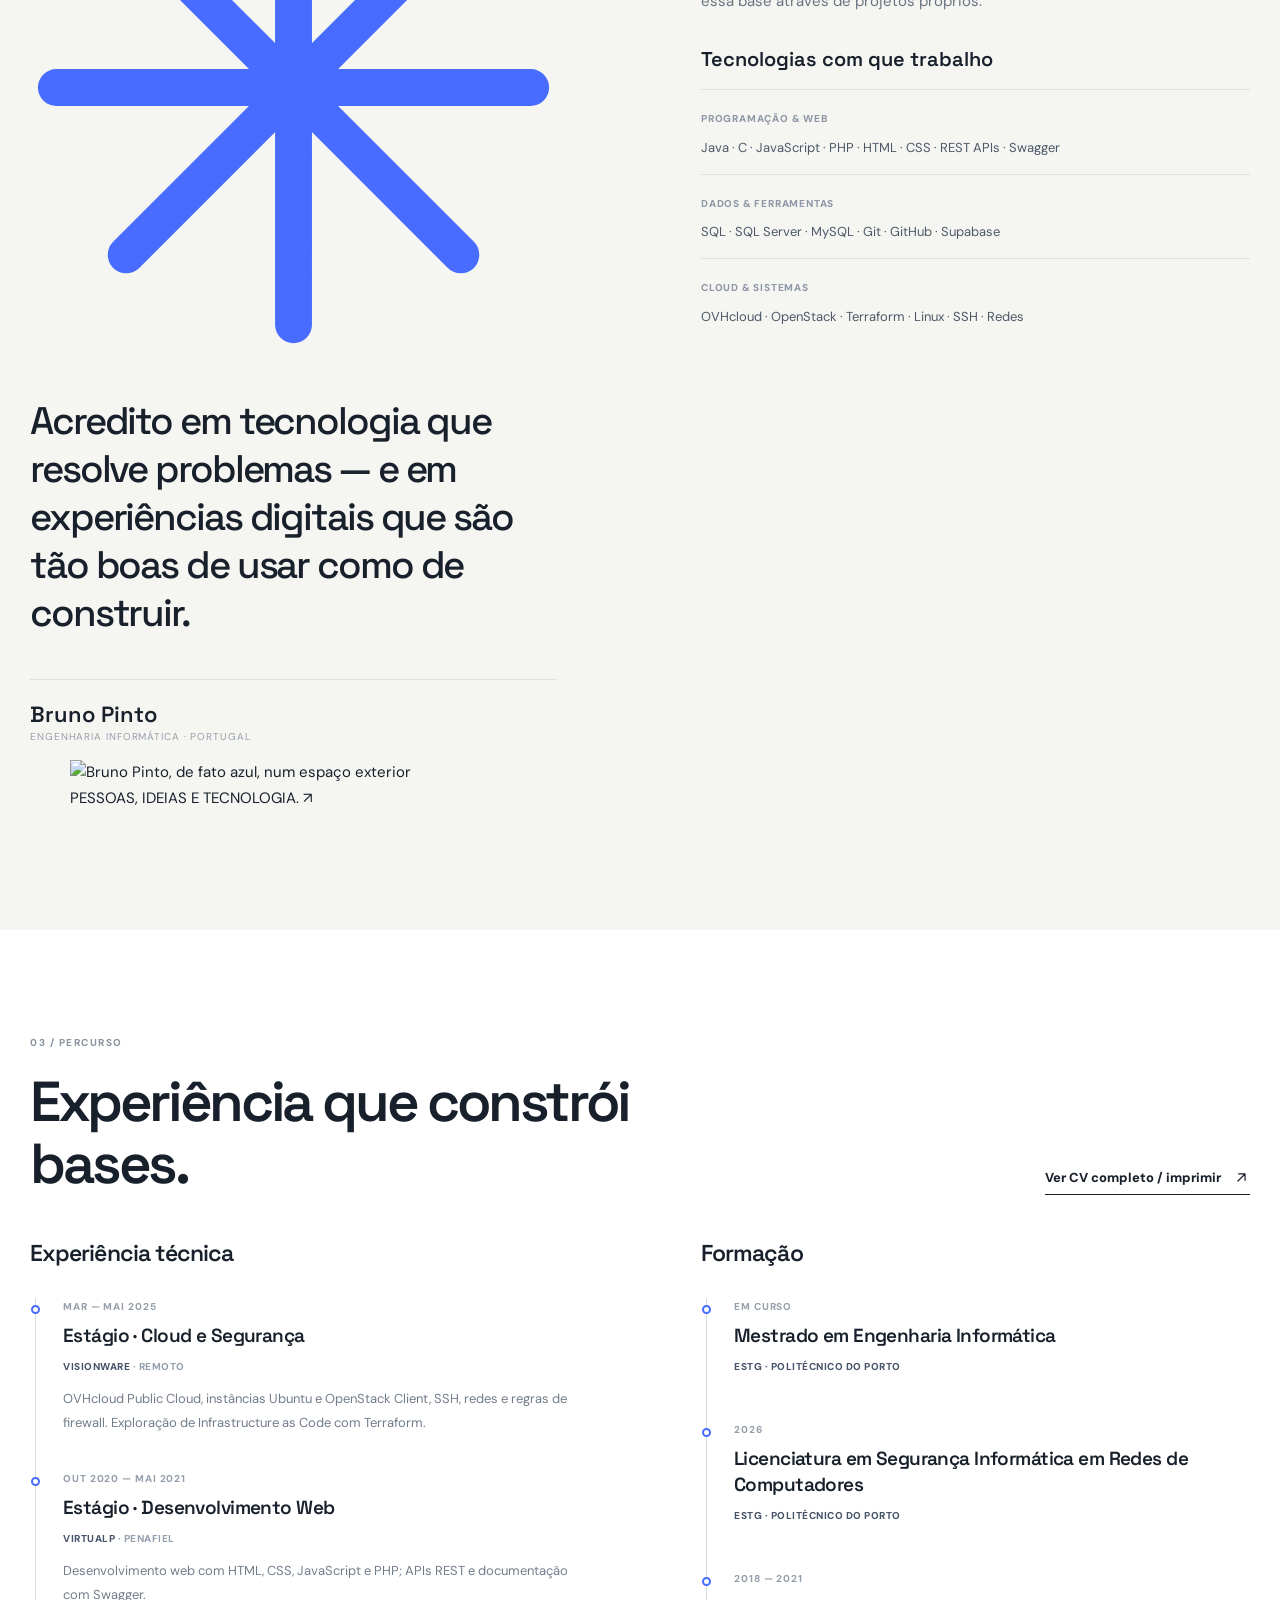
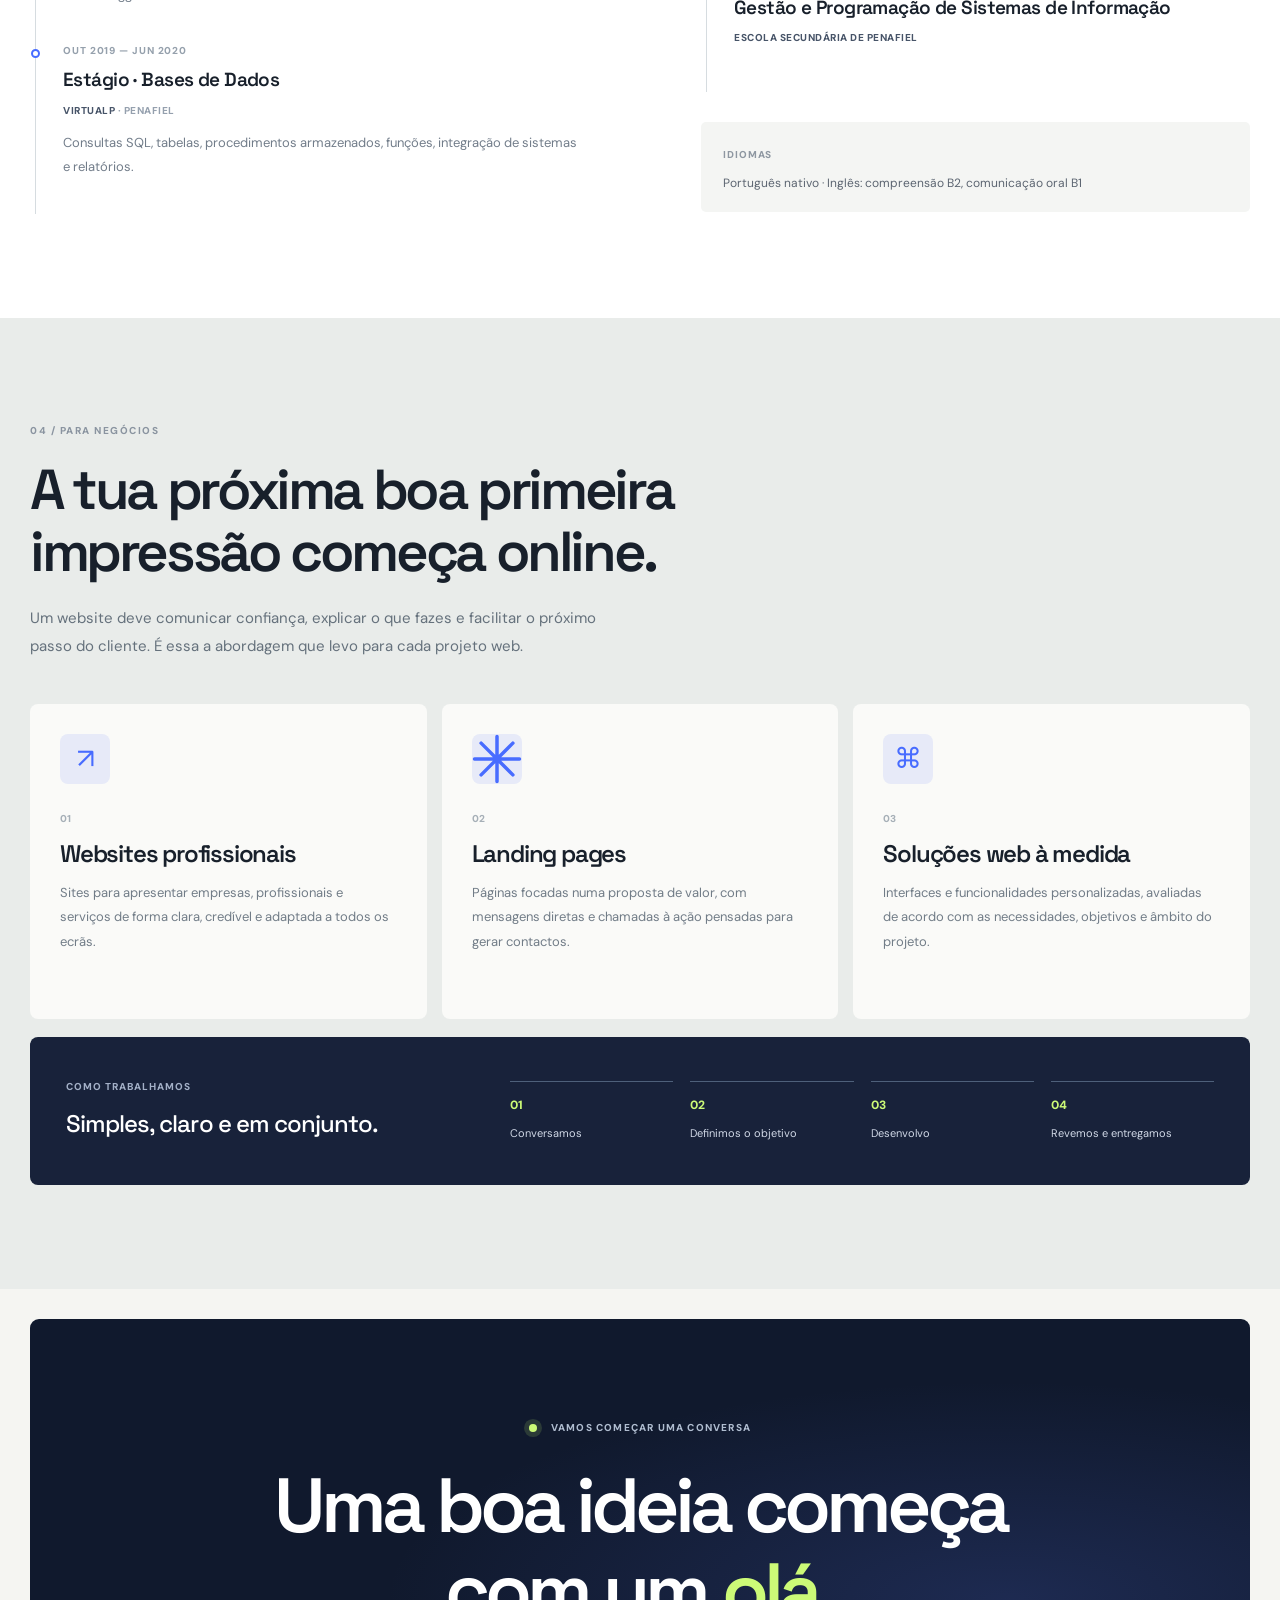
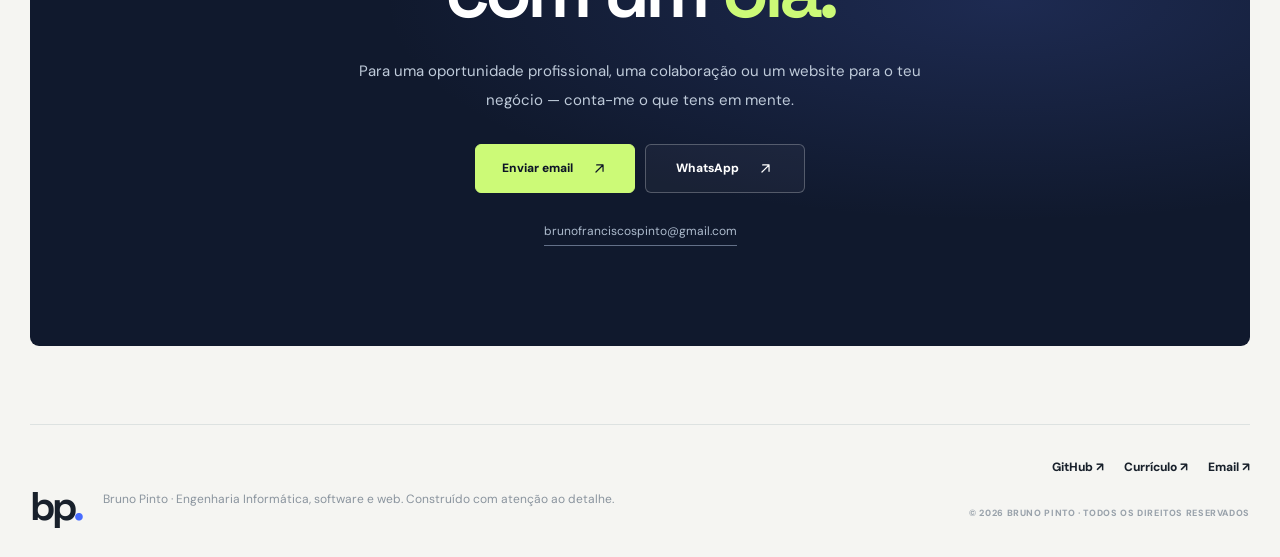
==== commit 15b5d4ff: "refactor: remove named projects, use capabilities and real-photo sections; replace emoji star with v" ====
--- a/index.html
+++ b/index.html
@@ -32,13 +32,14 @@
     <symbol id="i-code" viewBox="0 0 24 24"><path d="m8 5-6 7 6 7m8-14 6 7-6 7m-5 6 4-20"/></symbol>
     <symbol id="i-check" viewBox="0 0 24 24"><path d="m4 12 5 5L20 6"/></symbol>
     <symbol id="i-download" viewBox="0 0 24 24"><path d="M12 3v12m-5-5 5 5 5-5M4 17v3h16v-3"/></symbol>
+    <symbol id="i-spark" viewBox="0 0 40 40"><path d="M20 2v36M2 20h36M7.3 7.3l25.4 25.4M32.7 7.3 7.3 32.7" fill="none" stroke="currentColor" stroke-width="2.8" stroke-linecap="round"/></symbol>
   </svg>
 
   <header class="site-header" id="inicio">
     <div class="container nav-shell">
       <a class="brand" href="#inicio" aria-label="Bruno Pinto — início"><span class="brand-mark">bp<span>.</span></span><span class="brand-copy">BRUNO PINTO<span>SOFTWARE & WEB</span></span></a>
       <nav class="desktop-nav" aria-label="Navegação principal">
-        <a href="#projetos" data-i18n="navProjects">Projetos</a>
+        <a href="#projetos" data-i18n="navProjects">O que faço</a>
         <a href="#sobre" data-i18n="navAbout">Sobre</a>
         <a href="#experiencia" data-i18n="navExperience">Experiência</a>
         <a href="#servicos" data-i18n="navServices">Serviços</a>
@@ -50,7 +51,7 @@
       </div>
     </div>
     <nav class="mobile-nav" id="mobile-nav" aria-label="Menu móvel" hidden>
-      <a href="#projetos" data-i18n="navProjects">Projetos</a>
+      <a href="#projetos" data-i18n="navProjects">O que faço</a>
       <a href="#sobre" data-i18n="navAbout">Sobre</a>
       <a href="#experiencia" data-i18n="navExperience">Experiência</a>
       <a href="#servicos" data-i18n="navServices">Serviços</a>
@@ -79,26 +80,14 @@
             <div class="hero-footnote"><span class="footnote-line"></span><span data-i18n="heroNote">Do código à experiência de quem utiliza.</span></div>
           </div>
 
-          <div class="hero-visual" aria-label="Ilustração abstrata de interfaces digitais">
-            <div class="visual-orbit visual-orbit-one"></div><div class="visual-orbit visual-orbit-two"></div>
-            <div class="visual-caption visual-caption-top"><span class="signal"></span> <span>DESIGN × ENGINEERING</span><span class="line-small"></span></div>
-            <div class="visual-window">
-              <div class="window-top"><div class="window-dots"><i></i><i></i><i></i></div><span>bruno.pinto / workspace</span><span class="window-plus">✳</span></div>
-              <div class="window-body">
-                <div class="window-left">
-                  <div class="window-mini-label">BUILDING DIGITAL THINGS</div>
-                  <div class="window-statement">Think.<br><span>Build.</span><br>Refine<span class="blue-stop">.</span></div>
-                  <div class="window-rule"></div>
-                  <div class="window-footer"><span>01 / 03</span><span>PRODUCT · WEB · CLOUD</span></div>
-                </div>
-                <div class="window-right">
-                  <div class="cube cube-back"></div><div class="cube cube-front"></div><div class="cube-shine"></div>
-                  <span class="cube-cross cross-one">+</span><span class="cube-cross cross-two">+</span>
-                </div>
-              </div>
+          <div class="hero-visual hero-visual-photo">
+            <div class="photo-orbit" aria-hidden="true"></div>
+            <div class="hero-photo-frame">
+              <img src="./photo-primary.svg" width="420" height="560" alt="Bruno Pinto, de fato azul, ao ar livre" fetchpriority="high" decoding="async">
+              <div class="photo-image-shade"></div>
             </div>
-            <div class="floating-note"><span class="note-dot"></span><span data-i18n="visualNote">Curiosidade técnica. Atenção ao detalhe.</span></div>
-            <div class="visual-caption visual-caption-bottom"><span>DESENVOLVIMENTO / 2026</span><span>↗</span></div>
+            <div class="hero-photo-caption"><span class="photo-caption-dot"></span> BRUNO PINTO <span> / PORTUGAL</span></div>
+            <div class="hero-photo-stripe" aria-hidden="true">DESIGN × ENGINEERING</div>
           </div>
         </div>
         <div class="hero-bottom">
@@ -110,7 +99,7 @@
     </section>
 
     <section class="intro-section section container reveal" aria-label="Apresentação">
-      <div class="section-index"><span class="index-spark">✳</span><span data-i18n="introLabel">DUAS FORMAS DE TRABALHARMOS JUNTOS</span></div>
+      <div class="section-index"><span class="index-spark"><svg class="spark-glyph" viewBox="0 0 40 40" aria-hidden="true"><use href="#i-spark"/></svg></span><span data-i18n="introLabel">DUAS FORMAS DE TRABALHARMOS JUNTOS</span></div>
       <div class="intro-grid">
         <h2 data-i18n="introTitle">Tecnologia útil.<br><span class="text-muted">Experiências memoráveis.</span></h2>
         <div class="intro-copy">
@@ -123,53 +112,46 @@
     <section class="projects-section section" id="projetos" aria-labelledby="projects-title">
       <div class="container">
         <div class="section-heading reveal">
-          <div><p class="section-label">01 / <span data-i18n="projectsLabel">TRABALHO SELECIONADO</span></p><h2 id="projects-title" data-i18n="projectsTitle">Projetos, não apenas palavras<span class="accent-period">.</span></h2></div>
-          <p class="section-heading-copy" data-i18n="projectsIntro">Algumas das experiências em que aplico desenvolvimento, interface e pensamento técnico para criar soluções.</p>
+          <div><p class="section-label">01 / <span data-i18n="projectsLabel">O QUE FAÇO</span></p><h2 id="projects-title" data-i18n="projectsTitle">Áreas onde transformo ideias em soluções<span class="accent-period">.</span></h2></div>
+          <p class="section-heading-copy" data-i18n="projectsIntro">Combino desenvolvimento, pensamento técnico e atenção à experiência de utilização — do primeiro conceito à implementação.</p>
         </div>
-        <div class="project-grid">
-          <article class="project-card project-card-large reveal">
-            <div class="project-art art-training">
-              <div class="mock-browser"><span class="mock-browser-dots">● ● ●</span><span>geração transversal / website</span><span>↗</span></div>
-              <div class="training-preview"><span class="training-eyebrow">GERAÇÃO TRANSVERSAL</span><strong>FORMAÇÃO<br>QUE SALVA <i>VIDAS.</i></strong><span class="training-pills"><span>SAÚDE</span><span>FORMAÇÃO</span><span>SEGURANÇA</span></span><div class="training-cta">EXPLORAR FORMAÇÕES <span>↗</span></div></div>
-              <span class="art-number">01</span>
+        <div class="capabilities-grid">
+          <article class="capability-card reveal">
+            <div class="capability-art art-web" aria-hidden="true">
+              <div class="abstract-web-window"><div class="abstract-web-top"><i></i><i></i><i></i><span>WEB / DESIGN</span></div><div class="abstract-web-columns"><div><b></b><strong></strong><strong></strong><small></small></div><aside><span></span><span></span><span></span></aside></div></div>
+              <span class="capability-figure">01</span>
             </div>
-            <div class="project-info"><div class="project-meta"><span>WEBSITE / FRONT-END</span><span>01 — 04</span></div><div class="project-title-row"><h3>Geração Transversal</h3><span class="project-corner" aria-hidden="true">↗</span></div><p data-i18n="projectTraining">Website responsivo de apresentação de formações profissionais, com animações, organização de conteúdos e pontos de contacto para potenciais clientes.</p><div class="project-bottom"><div class="tags"><span>HTML</span><span>CSS</span><span>JavaScript</span></div><a class="project-link" href="mailto:brunofranciscospinto@gmail.com?subject=Website%20semelhante%20a%20Gera%C3%A7%C3%A3o%20Transversal"><span data-i18n="projectAsk">Pedir algo semelhante</span><svg class="icon"><use href="#i-up-right"/></svg></a></div></div>
+            <div class="capability-copy"><span class="capability-type">FRONT-END / EXPERIENCE</span><h3 data-i18n="cap1Title">Websites & interfaces</h3><p data-i18n="cap1Body">Experiências digitais responsivas, com foco em clareza, usabilidade e uma apresentação profissional em qualquer dispositivo.</p><div class="capability-tags"><span>HTML</span><span>CSS</span><span>JavaScript</span><span>UX</span></div></div>
           </article>
-
-          <article class="project-card reveal">
-            <div class="project-art art-gym">
-              <div class="gym-preview"><div class="gym-sidebar"><span class="gym-logo">E.</span><span>▤</span><span>◫</span><span>◉</span></div><div class="gym-ui"><div class="gym-top"><span>EDGY <b>GYM LOGGER</b></span><span>●</span></div><div class="gym-chart-title">O teu progresso, num só lugar.</div><div class="gym-chart"><svg viewBox="0 0 360 130" preserveAspectRatio="none" aria-hidden="true"><path d="M0 128 L360 128 M0 83 L360 83 M0 40 L360 40" stroke="rgba(255,255,255,.12)" stroke-width="1" /><path d="M0 113 C38 111 46 85 80 91S129 124 164 78 226 95 261 48 319 54 360 18" fill="none" stroke="#c7fa7d" stroke-width="4" stroke-linecap="round"/><path d="M0 113 C38 111 46 85 80 91S129 124 164 78 226 95 261 48 319 54 360 18 L360 130 L0 130 Z" fill="url(#gym-grad)" opacity=".24"/><defs><linearGradient id="gym-grad" x1="0" x2="0" y1="0" y2="1"><stop stop-color="#c7fa7d"/><stop offset="1" stop-color="#c7fa7d" stop-opacity="0"/></linearGradient></defs></svg></div><div class="gym-rows"><span>HISTÓRICO</span><span>PROGRESSO</span><span>EXERCÍCIOS</span></div></div></div>
-              <span class="art-number">02</span>
+          <article class="capability-card reveal">
+            <div class="capability-art art-software" aria-hidden="true">
+              <div class="abstract-app"><div class="abstract-app-top"><span>● ● ●</span><span>APPLICATION / WORKSPACE</span></div><div class="abstract-app-body"><div class="abstract-app-menu"><i></i><i></i><i></i><i></i></div><div class="abstract-app-screen"><div class="abstract-app-title"></div><div class="abstract-app-stats"><span></span><span></span><span></span></div><div class="abstract-app-chart"><svg viewBox="0 0 300 75" preserveAspectRatio="none"><path d="M0 64 Q36 55 58 50 T114 38 T170 44 T227 18 T300 8" fill="none" stroke="#c9ff91" stroke-width="4"/></svg></div></div></div></div>
+              <span class="capability-figure">02</span>
             </div>
-            <div class="project-info"><div class="project-meta"><span>WEB APP / PRODUCT</span><span>02 — 04</span></div><div class="project-title-row"><h3>EDGY Gym Logger</h3><span class="project-corner">↗</span></div><p data-i18n="projectGym">Aplicação web para registo de treinos, cargas, progressão e histórico, com perfis e funcionalidades sociais. Em desenvolvimento contínuo.</p><div class="project-bottom"><div class="tags"><span>JavaScript</span><span>Supabase</span><span>PWA</span></div><a class="project-link" href="https://github.com/BPsBEAST/edgy-gym-logger" target="_blank" rel="noopener noreferrer"><span data-i18n="viewRepo">Ver no GitHub</span><svg class="icon"><use href="#i-up-right"/></svg></a></div></div>
+            <div class="capability-copy"><span class="capability-type">SOFTWARE / DEVELOPMENT</span><h3 data-i18n="cap2Title">Aplicações & software</h3><p data-i18n="cap2Body">Desenvolvimento de funcionalidades, integração de dados e construção de aplicações orientadas a necessidades reais.</p><div class="capability-tags"><span>Java</span><span>JavaScript</span><span>SQL</span><span>REST APIs</span></div></div>
           </article>
-
-          <article class="project-card reveal">
-            <div class="project-art art-games">
-              <div class="games-preview"><div class="games-header"><span class="games-brand">EDGY<span>.</span></span><span class="games-small">GAME HUB</span></div><div class="games-cards"><div class="game-tile"><span class="chess-icon">♞</span><small>CHESS</small></div><div class="game-tile game-tile-x"><span>✕ ○</span><small>PLAY</small></div><div class="game-tile game-tile-color"><span>2048</span><small>PUZZLE</small></div></div><div class="games-bottom">PLAY TOGETHER <span>↗</span></div></div><span class="art-number">03</span>
+          <article class="capability-card reveal">
+            <div class="capability-art art-infra" aria-hidden="true">
+              <div class="abstract-network"><span class="network-node network-node-one"></span><span class="network-node network-node-two"></span><span class="network-node network-node-three"></span><span class="network-node network-node-four"></span><span class="network-core">⌘</span></div>
+              <span class="capability-figure">03</span>
             </div>
-            <div class="project-info"><div class="project-meta"><span>WEB APP / GAMING</span><span>03 — 04</span></div><div class="project-title-row"><h3>EDGY Game Hub</h3><span class="project-corner">↗</span></div><p data-i18n="projectGames">Plataforma de jogos web com contas, perfis, rankings, histórico, níveis e experiências multiplayer com integração Supabase.</p><div class="project-bottom"><div class="tags"><span>JavaScript</span><span>Supabase</span><span>Multiplayer</span></div><a class="project-link" href="https://github.com/BPsBEAST/edgy-game-hub" target="_blank" rel="noopener noreferrer"><span data-i18n="viewRepo">Ver no GitHub</span><svg class="icon"><use href="#i-up-right"/></svg></a></div></div>
-          </article>
-
-          <article class="project-card project-card-full reveal">
-            <div class="project-art art-cloud"><div class="cloud-console"><div class="console-bar"><span><i></i><i></i><i></i></span><span>infrastructure / workspace</span><span>⌘</span></div><div class="console-code"><p><span class="code-prompt">~/infra</span> <span class="code-white">terraform</span> <span class="code-green">plan</span></p><p class="code-faded"># Infrastructure as Code</p><p><span class="code-purple">resource</span> <span class="code-green">"openstack_compute_instance_v2"</span> <span class="code-white">"vm"</span> {</p><p>  <span class="code-purple">name</span> = <span class="code-green">"ubuntu-cloud"</span></p><p>  <span class="code-purple">image</span> = <span class="code-green">"Ubuntu"</span></p><p>}</p><div class="console-footer"><span class="console-status">●</span> OVHcloud · OpenStack · Terraform</div></div></div><span class="art-number">04</span></div>
-            <div class="project-info"><div class="project-meta"><span>CLOUD / INFRASTRUCTURE</span><span>04 — 04</span></div><div class="project-title-row"><h3>Cloud com OpenStack & Terraform</h3><span class="project-corner">↗</span></div><p data-i18n="projectCloud">Trabalho técnico desenvolvido no estágio da Visionware: instâncias Ubuntu, SSH, redes e regras de segurança, com exploração de automatização de infraestrutura através de Terraform.</p><div class="project-bottom"><div class="tags"><span>OVHcloud</span><span>OpenStack</span><span>Terraform</span><span>Linux</span></div><a class="project-link" href="#experiencia"><span data-i18n="projectExperienceLink">Ver experiência</span><svg class="icon"><use href="#i-arrow"/></svg></a></div></div>
+            <div class="capability-copy"><span class="capability-type">CLOUD / SYSTEMS</span><h3 data-i18n="cap3Title">Cloud & segurança</h3><p data-i18n="cap3Body">Exploração, configuração e automatização de infraestrutura, com atenção às redes, aos acessos e às boas práticas de segurança.</p><div class="capability-tags"><span>OpenStack</span><span>Terraform</span><span>Linux</span><span>SSH</span></div></div>
           </article>
         </div>
-        <div class="projects-footer reveal"><span data-i18n="projectsFoot">Cada projeto é uma oportunidade para aprender, melhorar e criar algo útil.</span><a class="text-link" href="https://github.com/BPsBEAST" target="_blank" rel="noopener noreferrer"><span data-i18n="allGitHub">Explorar o meu GitHub</span><svg class="icon"><use href="#i-up-right"/></svg></a></div>
+        <div class="capabilities-footer reveal"><div><strong data-i18n="githubHeading">Queres explorar o lado técnico?</strong><p data-i18n="githubBody">Podes conhecer o código e o meu trabalho independente diretamente no GitHub.</p></div><a class="button button-dark" href="https://github.com/BPsBEAST" target="_blank" rel="noopener noreferrer"><span data-i18n="githubAction">Abrir o meu GitHub</span><svg class="icon"><use href="#i-up-right"/></svg></a></div>
       </div>
     </section>
 
     <section class="about-section section container" id="sobre" aria-labelledby="about-title">
       <div class="section-heading reveal"><div><p class="section-label">02 / <span data-i18n="aboutLabel">QUEM SOU</span></p><h2 id="about-title" data-i18n="aboutTitle">Por detrás do código<span class="accent-period">.</span></h2></div></div>
-      <div class="about-layout"><div class="about-big-statement reveal"><span class="statement-asterisk">✳</span><p data-i18n="aboutStatement">Acredito em tecnologia que resolve problemas — e em experiências digitais que são tão boas de usar como de construir.</p><div class="about-signature"><span>Bruno Pinto</span><small data-i18n="aboutSignature">ENGENHARIA INFORMÁTICA · PORTUGAL</small></div></div><div class="about-details reveal"><p data-i18n="aboutP1">Sou licenciado em Segurança Informática em Redes de Computadores e frequento o Mestrado em Engenharia Informática na ESTG do Politécnico do Porto.</p><p data-i18n="aboutP2">Durante os estágios na Visionware e na Virtualp, trabalhei com cloud, desenvolvimento web, APIs REST e bases de dados. Continuo a consolidar essa base através de projetos próprios.</p><div class="skills"><h3 data-i18n="skillsTitle">Tecnologias com que trabalho</h3><div class="skill-category"><span data-i18n="skillProgramming">Programação & web</span><p>Java · C · JavaScript · PHP · HTML · CSS · REST APIs · Swagger</p></div><div class="skill-category"><span data-i18n="skillData">Dados & ferramentas</span><p>SQL · SQL Server · MySQL · Git · GitHub · Supabase</p></div><div class="skill-category"><span data-i18n="skillCloud">Cloud & sistemas</span><p>OVHcloud · OpenStack · Terraform · Linux · SSH · Redes</p></div></div></div></div>
+      <div class="about-layout"><div class="about-big-statement reveal"><span class="statement-asterisk"><svg class="spark-glyph" viewBox="0 0 40 40" aria-hidden="true"><use href="#i-spark"/></svg></span><p data-i18n="aboutStatement">Acredito em tecnologia que resolve problemas — e em experiências digitais que são tão boas de usar como de construir.</p><div class="about-signature"><span>Bruno Pinto</span><small data-i18n="aboutSignature">ENGENHARIA INFORMÁTICA · PORTUGAL</small></div><figure class="about-photo"><img src="./photo-secondary.svg" width="420" height="560" loading="lazy" decoding="async" alt="Bruno Pinto, de fato azul, num espaço exterior"><figcaption><span data-i18n="photoCaption">PESSOAS, IDEIAS E TECNOLOGIA.</span> <span>↗</span></figcaption></figure></div><div class="about-details reveal"><p data-i18n="aboutP1">Sou licenciado em Segurança Informática em Redes de Computadores e frequento o Mestrado em Engenharia Informática na ESTG do Politécnico do Porto.</p><p data-i18n="aboutP2">Durante os estágios na Visionware e na Virtualp, trabalhei com cloud, desenvolvimento web, APIs REST e bases de dados. Continuo a consolidar essa base através de projetos próprios.</p><div class="skills"><h3 data-i18n="skillsTitle">Tecnologias com que trabalho</h3><div class="skill-category"><span data-i18n="skillProgramming">Programação & web</span><p>Java · C · JavaScript · PHP · HTML · CSS · REST APIs · Swagger</p></div><div class="skill-category"><span data-i18n="skillData">Dados & ferramentas</span><p>SQL · SQL Server · MySQL · Git · GitHub · Supabase</p></div><div class="skill-category"><span data-i18n="skillCloud">Cloud & sistemas</span><p>OVHcloud · OpenStack · Terraform · Linux · SSH · Redes</p></div></div></div></div>
     </section>
 
     <section class="experience-section section" id="experiencia" aria-labelledby="experience-title"><div class="container"><div class="section-heading reveal"><div><p class="section-label">03 / <span data-i18n="experienceLabel">PERCURSO</span></p><h2 id="experience-title" data-i18n="experienceTitle">Experiência que constrói bases<span class="accent-period">.</span></h2></div><a class="text-link experience-cv" href="./cv.html"><span data-i18n="cvLink">Ver CV completo / imprimir</span><svg class="icon"><use href="#i-up-right"/></svg></a></div><div class="experience-layout"><div class="exp-column"><h3 data-i18n="expWork">Experiência técnica</h3><div class="timeline"><article class="timeline-item reveal"><div class="timeline-date">MAR — MAI 2025</div><div class="timeline-body"><h4 data-i18n="expVisionTitle">Estágio · Cloud e Segurança</h4><p class="timeline-place">VISIONWARE <span>· REMOTO</span></p><p data-i18n="expVisionBody">OVHcloud Public Cloud, instâncias Ubuntu e OpenStack Client, SSH, redes e regras de firewall. Exploração de Infrastructure as Code com Terraform.</p></div></article><article class="timeline-item reveal"><div class="timeline-date">OUT 2020 — MAI 2021</div><div class="timeline-body"><h4 data-i18n="expWebTitle">Estágio · Desenvolvimento Web</h4><p class="timeline-place">VIRTUALP <span>· PENAFIEL</span></p><p data-i18n="expWebBody">Desenvolvimento web com HTML, CSS, JavaScript e PHP; APIs REST e documentação com Swagger.</p></div></article><article class="timeline-item reveal"><div class="timeline-date">OUT 2019 — JUN 2020</div><div class="timeline-body"><h4 data-i18n="expDataTitle">Estágio · Bases de Dados</h4><p class="timeline-place">VIRTUALP <span>· PENAFIEL</span></p><p data-i18n="expDataBody">Consultas SQL, tabelas, procedimentos armazenados, funções, integração de sistemas e relatórios.</p></div></article></div></div><div class="exp-column education-column"><h3 data-i18n="educationTitle">Formação</h3><div class="timeline"><article class="timeline-item reveal"><div class="timeline-date" data-i18n="educationOngoing">EM CURSO</div><div class="timeline-body"><h4 data-i18n="educationMasters">Mestrado em Engenharia Informática</h4><p class="timeline-place" data-i18n="educationSchool">ESTG · POLITÉCNICO DO PORTO</p></div></article><article class="timeline-item reveal"><div class="timeline-date">2026</div><div class="timeline-body"><h4 data-i18n="educationDegree">Licenciatura em Segurança Informática em Redes de Computadores</h4><p class="timeline-place" data-i18n="educationSchool">ESTG · POLITÉCNICO DO PORTO</p></div></article><article class="timeline-item reveal"><div class="timeline-date">2018 — 2021</div><div class="timeline-body"><h4 data-i18n="educationSchoolCourse">Gestão e Programação de Sistemas de Informação</h4><p class="timeline-place" data-i18n="educationHighSchool">ESCOLA SECUNDÁRIA DE PENAFIEL</p></div></article></div><div class="languages-box"><span data-i18n="languagesLabel">IDIOMAS</span><p data-i18n="languagesContent">Português nativo · Inglês: compreensão B2, comunicação oral B1</p></div></div></div></div></section>
 
-    <section class="services-section section" id="servicos" aria-labelledby="services-title"><div class="container"><div class="services-heading reveal"><p class="section-label">04 / <span data-i18n="servicesLabel">PARA NEGÓCIOS</span></p><h2 id="services-title" data-i18n="servicesTitle">A tua próxima boa primeira impressão começa online<span class="accent-period">.</span></h2><p data-i18n="servicesIntro">Um website deve comunicar confiança, explicar o que fazes e facilitar o próximo passo do cliente. É essa a abordagem que levo para cada projeto web.</p></div><div class="services-grid"><article class="service-card reveal"><div class="service-icon">↗</div><span class="service-index">01</span><h3 data-i18n="service1Title">Websites profissionais</h3><p data-i18n="service1Body">Sites para apresentar empresas, profissionais e serviços de forma clara, credível e adaptada a todos os ecrãs.</p></article><article class="service-card reveal"><div class="service-icon">✳</div><span class="service-index">02</span><h3 data-i18n="service2Title">Landing pages</h3><p data-i18n="service2Body">Páginas focadas numa proposta de valor, com mensagens diretas e chamadas à ação pensadas para gerar contactos.</p></article><article class="service-card reveal"><div class="service-icon">⌘</div><span class="service-index">03</span><h3 data-i18n="service3Title">Soluções web à medida</h3><p data-i18n="service3Body">Interfaces e funcionalidades personalizadas, avaliadas de acordo com as necessidades, objetivos e âmbito do projeto.</p></article></div><div class="process-block reveal"><div><span class="process-kicker" data-i18n="processLabel">COMO TRABALHAMOS</span><h3 data-i18n="processTitle">Simples, claro e em conjunto.</h3></div><div class="process-steps"><div><span>01</span><p data-i18n="process1">Conversamos</p></div><div><span>02</span><p data-i18n="process2">Definimos o objetivo</p></div><div><span>03</span><p data-i18n="process3">Desenvolvo</p></div><div><span>04</span><p data-i18n="process4">Revemos e entregamos</p></div></div></div></div></section>
+    <section class="services-section section" id="servicos" aria-labelledby="services-title"><div class="container"><div class="services-heading reveal"><p class="section-label">04 / <span data-i18n="servicesLabel">PARA NEGÓCIOS</span></p><h2 id="services-title" data-i18n="servicesTitle">A tua próxima boa primeira impressão começa online<span class="accent-period">.</span></h2><p data-i18n="servicesIntro">Um website deve comunicar confiança, explicar o que fazes e facilitar o próximo passo do cliente. É essa a abordagem que levo para cada projeto web.</p></div><div class="services-grid"><article class="service-card reveal"><div class="service-icon">↗</div><span class="service-index">01</span><h3 data-i18n="service1Title">Websites profissionais</h3><p data-i18n="service1Body">Sites para apresentar empresas, profissionais e serviços de forma clara, credível e adaptada a todos os ecrãs.</p></article><article class="service-card reveal"><div class="service-icon"><svg class="spark-glyph" viewBox="0 0 40 40" aria-hidden="true"><use href="#i-spark"/></svg></div><span class="service-index">02</span><h3 data-i18n="service2Title">Landing pages</h3><p data-i18n="service2Body">Páginas focadas numa proposta de valor, com mensagens diretas e chamadas à ação pensadas para gerar contactos.</p></article><article class="service-card reveal"><div class="service-icon">⌘</div><span class="service-index">03</span><h3 data-i18n="service3Title">Soluções web à medida</h3><p data-i18n="service3Body">Interfaces e funcionalidades personalizadas, avaliadas de acordo com as necessidades, objetivos e âmbito do projeto.</p></article></div><div class="process-block reveal"><div><span class="process-kicker" data-i18n="processLabel">COMO TRABALHAMOS</span><h3 data-i18n="processTitle">Simples, claro e em conjunto.</h3></div><div class="process-steps"><div><span>01</span><p data-i18n="process1">Conversamos</p></div><div><span>02</span><p data-i18n="process2">Definimos o objetivo</p></div><div><span>03</span><p data-i18n="process3">Desenvolvo</p></div><div><span>04</span><p data-i18n="process4">Revemos e entregamos</p></div></div></div></div></section>
 
-    <section class="contact-section container" id="contacto" aria-labelledby="contact-title"><div class="contact-panel reveal"><div class="contact-decoration" aria-hidden="true">✳</div><p class="contact-kicker"><span class="live-dot"></span><span data-i18n="contactKicker">VAMOS COMEÇAR UMA CONVERSA</span></p><h2 id="contact-title" data-i18n="contactTitle">Uma boa ideia começa com um <em>olá.</em></h2><p data-i18n="contactBody">Para uma oportunidade profissional, uma colaboração ou um website para o teu negócio — conta-me o que tens em mente.</p><div class="contact-buttons"><a class="button button-accent" href="mailto:brunofranciscospinto@gmail.com?subject=Contacto%20atrav%C3%A9s%20do%20portef%C3%B3lio"><span data-i18n="emailAction">Enviar email</span><svg class="icon"><use href="#i-up-right"/></svg></a><a class="button button-outline" href="https://wa.me/351910546358" target="_blank" rel="noopener noreferrer"><span>WhatsApp</span><svg class="icon"><use href="#i-up-right"/></svg></a></div><a class="email-display" href="mailto:brunofranciscospinto@gmail.com">brunofranciscospinto@gmail.com</a></div></section>
+    <section class="contact-section container" id="contacto" aria-labelledby="contact-title"><div class="contact-panel reveal"><div class="contact-decoration" aria-hidden="true"><svg class="spark-glyph" viewBox="0 0 40 40" aria-hidden="true"><use href="#i-spark"/></svg></div><p class="contact-kicker"><span class="live-dot"></span><span data-i18n="contactKicker">VAMOS COMEÇAR UMA CONVERSA</span></p><h2 id="contact-title" data-i18n="contactTitle">Uma boa ideia começa com um <em>olá.</em></h2><p data-i18n="contactBody">Para uma oportunidade profissional, uma colaboração ou um website para o teu negócio — conta-me o que tens em mente.</p><div class="contact-buttons"><a class="button button-accent" href="mailto:brunofranciscospinto@gmail.com?subject=Contacto%20atrav%C3%A9s%20do%20portef%C3%B3lio"><span data-i18n="emailAction">Enviar email</span><svg class="icon"><use href="#i-up-right"/></svg></a><a class="button button-outline" href="https://wa.me/351910546358" target="_blank" rel="noopener noreferrer"><span>WhatsApp</span><svg class="icon"><use href="#i-up-right"/></svg></a></div><a class="email-display" href="mailto:brunofranciscospinto@gmail.com">brunofranciscospinto@gmail.com</a></div></section>
   </main>
 
   <footer class="site-footer"><div class="container footer-inner"><div class="footer-brand"><a class="brand-mark" href="#inicio">bp<span>.</span></a><p data-i18n="footerText">Bruno Pinto · Engenharia Informática, software e web.<br>Construído com atenção ao detalhe.</p></div><div class="footer-right"><div class="footer-links"><a href="https://github.com/BPsBEAST" target="_blank" rel="noopener noreferrer">GitHub ↗</a><a href="./cv.html">Currículo ↗</a><a href="mailto:brunofranciscospinto@gmail.com">Email ↗</a></div><span>© <span id="year">2026</span> BRUNO PINTO · <span data-i18n="footerRights">TODOS OS DIREITOS RESERVADOS</span></span></div></div></footer>
--- a/styles.css
+++ b/styles.css
@@ -0,0 +1,19 @@
+@import url('https://fonts.googleapis.com/css2?family=DM+Sans:wght@400;500;600;700;800&family=Space+Grotesk:wght@400;500;600;700&display=swap');
+:root{--paper:#f5f5f2;--ink:#18202b;--navy:#0d1426;--lime:#ccfa77;--blue:#486cff;--mute:#77808d;--line:#dde2e1;--display:'Space Grotesk',sans-serif}
+*,*:before,*:after{box-sizing:border-box}html{scroll-behavior:smooth;scroll-padding-top:90px}body{margin:0;font:15px/1.7 'DM Sans',sans-serif;background:var(--paper);color:var(--ink);-webkit-font-smoothing:antialiased;overflow-x:hidden}a{color:inherit;text-decoration:none}button{font:inherit;cursor:pointer}button,a{-webkit-tap-highlight-color:transparent}a:focus-visible,button:focus-visible{outline:3px solid #719aff;outline-offset:3px}::selection{background:var(--lime);color:var(--navy)}.container{width:min(calc(100% - 60px),1230px);margin:auto}.icon-library{position:absolute;width:0;height:0;overflow:hidden}.icon{width:17px;height:17px;stroke:currentColor;fill:none;stroke-width:1.7;stroke-linecap:round;stroke-linejoin:round}.skip-link{position:fixed;left:20px;top:-100px;z-index:200;background:white;padding:10px 20px}.skip-link:focus{top:10px}
+.site-header{position:sticky;top:0;z-index:50;background:rgba(245,245,242,.96);backdrop-filter:blur(18px);border-bottom:1px solid #e8eae9;height:84px}.nav-shell{height:100%;display:flex;align-items:center;gap:35px}.brand{display:flex;align-items:center;gap:13px;white-space:nowrap}.brand-mark{font:700 40px/.9 var(--display);letter-spacing:-.11em}.brand-mark span,.accent-period{color:var(--blue)}.brand-copy{display:flex;flex-direction:column;font:700 11px/1.5 var(--display);letter-spacing:.09em}.brand-copy span{font-size:9px;color:#9099a5}.desktop-nav{display:flex;gap:31px;margin-left:auto}.desktop-nav a{font-size:12px;font-weight:700;color:#566271}.desktop-nav a:hover{color:var(--blue)}.nav-actions{display:flex;align-items:center;gap:15px}.language-button{border:0;background:none;font-size:12px;font-weight:800;padding:8px}.button{display:inline-flex;gap:18px;align-items:center;justify-content:center;padding:15px 19px;border-radius:6px;font-size:12px;font-weight:800;line-height:1.4;white-space:nowrap;transition:transform .2s,background .2s}.button:hover{transform:translateY(-3px)}.button-dark{color:white;background:var(--ink)}.button-accent{background:var(--lime);color:var(--navy);border:1px solid var(--lime)}.button-accent:hover{background:#e5ffbb}.button-outline{color:white;border:1px solid rgba(255,255,255,.25);background:rgba(255,255,255,.04)}.button-outline:hover{background:rgba(255,255,255,.14)}.nav-contact{gap:9px;padding:12px 15px}.menu-button{display:none;border:0;border-radius:6px;background:#e4e8e6;width:40px;height:40px;align-items:center;justify-content:center}.menu-close{display:none}.menu-button[aria-expanded=true] .menu-close{display:block}.menu-button[aria-expanded=true] .menu-open{display:none}.mobile-nav[hidden]{display:none!important}.mobile-nav{background:var(--paper);padding:13px 28px 26px;box-shadow:0 19px 20px #0001}.mobile-nav:not([hidden]){display:flex;flex-direction:column}.mobile-nav a{padding:10px;font-weight:700}
+.hero-wrap{padding-top:19px}.hero{border-radius:11px;background:radial-gradient(ellipse at 96% 0%,#283968 0%,#10192c 35%,#0d1426 76%);color:white;position:relative;overflow:hidden}.hero:after{position:absolute;inset:0;content:"";opacity:.2;background:radial-gradient(#a2b2d2 .5px,transparent .5px);background-size:8px 8px;mask-image:linear-gradient(90deg,transparent 45%,#000)}.hero-grid{display:grid;grid-template-columns:1.12fr .88fr;gap:20px;align-items:center;min-height:620px;padding:66px 68px 44px;position:relative;z-index:1}.hero-content{min-width:0}.eyebrow{font-size:11px;color:#c1cbd8;display:flex;align-items:center;gap:13px;font-weight:700}.live-dot{width:8px;height:8px;border-radius:50%;background:var(--lime);box-shadow:0 0 0 5px #cafa7725;display:inline-block;flex:none}.audience-switch{display:inline-flex;max-width:100%;padding:4px;border:1px solid #ffffff22;border-radius:7px;gap:3px;background:#ffffff10;margin:30px 0 37px}.audience-option{border:0;border-radius:4px;background:none;color:#afbcd0;padding:10px 12px;font-size:10px;font-weight:800}.audience-option.is-active{background:var(--lime);color:#18222b}.hero-kicker{font-size:10px;letter-spacing:.14em;color:#a8b6c9;font-weight:800;display:flex;align-items:center;flex-wrap:wrap;gap:12px;margin:0 0 15px}.kicker-line{display:inline-block;width:25px;height:1px;background:#71809b}.hero h1{font:600 clamp(43px,5.1vw,72px)/1.08 var(--display);letter-spacing:-.065em;max-width:730px;margin:0 0 24px}.hero h1 em{font-style:normal;color:var(--lime)}.hero-description{font-size:14px;color:#c0cbd9;line-height:1.85;max-width:535px;margin:0}.hero-cta{display:flex;gap:11px;flex-wrap:wrap;margin-top:31px}.hero-cta .button{min-height:51px}.hero-footnote{display:flex;align-items:center;gap:13px;font-size:11px;color:#8b9ab2;margin-top:38px}.footnote-line{width:26px;height:1px;background:#77869c}.hero-visual{position:relative;min-height:420px;display:grid;place-items:center;isolation:isolate}.visual-orbit{position:absolute;border:1px solid #ffffff14;border-radius:50%}.visual-orbit-one{height:520px;width:520px;transform:rotate(25deg) scaleX(.9)}.visual-orbit-two{height:360px;width:360px;transform:rotate(-25deg) scaleX(.8)}.visual-caption{position:absolute;font-size:8px;letter-spacing:.13em;color:#8397b6;display:flex;gap:10px;align-items:center}.visual-caption-top{top:10px;right:0}.visual-caption-bottom{left:22px;right:0;bottom:8px;justify-content:space-between}.signal{width:6px;height:6px;background:var(--lime);border-radius:50%}.line-small{width:25px;height:1px;background:#90a1ba}.visual-window{width:min(100%,430px);border-radius:9px;overflow:hidden;background:#e9ece7;box-shadow:0 25px 65px #0007;transform:rotate(-4deg);transition:transform .35s;position:relative;z-index:2}.visual-window:hover{transform:rotate(-1deg) translateY(-4px)}.window-top{background:#f4f6f0;padding:11px 14px;color:#718091;display:flex;justify-content:space-between;align-items:center;font-size:9px;border-bottom:1px solid #ccd0cd}.window-dots{display:flex;gap:5px}.window-dots i{display:block;background:#c3c8c7;width:6px;height:6px;border-radius:50%}.window-plus{font-size:16px}.window-body{display:grid;grid-template-columns:1.1fr .9fr;min-height:310px}.window-left{padding:29px 17px 20px 24px;color:#21283b;display:flex;flex-direction:column}.window-mini-label{font-size:8px;letter-spacing:.11em;font-weight:800;color:#8894a3}.window-statement{font:700 clamp(36px,3.8vw,57px)/1.02 var(--display);letter-spacing:-.07em;margin-top:29px}.window-statement span{color:#4a66ea}.window-rule{height:1px;background:#b8becb;margin-top:auto}.window-footer{display:flex;justify-content:space-between;gap:8px;margin-top:9px;font-size:7px;font-weight:800;color:#8490a0}.window-right{position:relative;background:#3546cc;display:grid;place-items:center;overflow:hidden}.window-right:after{content:"";position:absolute;inset:0;background:linear-gradient(#fff2 1px,transparent 1px),linear-gradient(90deg,#fff2 1px,transparent 1px);background-size:32px 32px}.cube{position:absolute;width:100px;height:100px;transform:rotate(35deg) skew(-12deg,-12deg);border:1px solid #fff9}.cube-front{z-index:2;background:linear-gradient(140deg,#becaf8,#566de2,#2836ad);transform:rotate(35deg) skew(-12deg,-12deg) translate(17px,-13px)}.cube-back{transform:rotate(35deg) skew(-12deg,-12deg) translate(-15px,20px)}.cube-shine{position:absolute;width:190px;height:190px;border:1px solid #ffffff33;border-radius:50%}.cube-cross{position:absolute;color:#e5ebff;z-index:3}.cross-one{top:30px;right:30px}.cross-two{bottom:30px;left:30px}.floating-note{position:absolute;z-index:5;right:-12px;bottom:35px;background:#f2f5f0;color:#223047;padding:11px 13px;border-radius:6px;font-size:10px;font-weight:800;box-shadow:0 12px 27px #0004;display:flex;align-items:center;gap:9px;transform:rotate(4deg)}.note-dot{width:7px;height:7px;background:#50d393;border-radius:50%}.hero-bottom{position:relative;z-index:2;border-top:1px solid #ffffff21;padding:18px 68px;min-height:81px;display:flex;align-items:center;gap:30px}.hero-bottom>span{font-size:9px;letter-spacing:.13em;color:#8494ad;font-weight:800;white-space:nowrap}.hero-tag-list{display:flex;flex-wrap:wrap;gap:8px}.hero-tag-list span{font-size:10px;color:#c4cfe0;border:1px solid #ffffff2b;border-radius:30px;padding:5px 12px}.scroll-cue{margin-left:auto;font-size:23px;color:#c4d2e2}
+.section{padding:104px 0}.section-label{font-size:10px;color:#8a94a0;font-weight:800;letter-spacing:.15em;margin:0 0 20px}.section-heading{display:flex;align-items:end;justify-content:space-between;gap:40px;margin-bottom:43px}.section-heading h2,.services-heading h2{font:600 clamp(37px,4.4vw,60px)/1.1 var(--display);letter-spacing:-.06em;max-width:760px;margin:0}.section-heading-copy{max-width:330px;color:#74808b;line-height:1.8;margin:0}.text-link{display:inline-flex;align-items:center;gap:12px;border-bottom:1px solid currentColor;font-weight:800;font-size:13px;padding-bottom:5px}.text-link:hover{color:var(--blue)}.section-index{color:#8a94a0;font-size:10px;font-weight:800;letter-spacing:.1em;display:flex;align-items:center;gap:13px;margin-bottom:28px}.index-spark{font-size:25px;color:var(--blue)}.intro-grid{display:grid;grid-template-columns:1fr .8fr;gap:9%}.intro-grid h2{font:600 clamp(34px,4.3vw,55px)/1.2 var(--display);letter-spacing:-.06em;margin:0}.text-muted{color:#a1aab0}.intro-copy p{color:#677481;line-height:2;margin:0 0 25px}.projects-section,.services-section{background:#e9ecea}.project-grid{display:grid;grid-template-columns:1fr 1fr;gap:22px}.project-card{background:white;border:1px solid #e0e6e6;border-radius:9px;overflow:hidden;transition:transform .25s,box-shadow .25s}.project-card:hover{transform:translateY(-5px);box-shadow:0 25px 50px #15213d15}.project-card-large,.project-card-full{grid-column:span 2}.project-art{height:300px;overflow:hidden;position:relative;display:grid;place-items:center;isolation:isolate}.project-card-large .project-art,.project-card-full .project-art{height:380px}.art-number{position:absolute;bottom:17px;right:25px;color:#fffa;font-size:11px;letter-spacing:.12em}.project-info{padding:27px 29px 28px}.project-meta,.project-bottom{display:flex;align-items:center;justify-content:space-between;gap:16px}.project-meta{font-size:10px;color:#8d97a4;letter-spacing:.1em;font-weight:800}.project-title-row{display:flex;align-items:center;justify-content:space-between;gap:15px;margin-top:12px}.project-title-row h3{font:600 clamp(23px,2.5vw,32px)/1.2 var(--display);letter-spacing:-.05em;margin:0}.project-corner{font-size:26px;color:#9da8b2}.project-info>p{font-size:13px;line-height:1.9;color:#737c87;margin:15px 0 22px;min-height:55px;max-width:770px}.project-bottom{border-top:1px solid #e8eded;padding-top:17px;flex-wrap:wrap}.tags{display:flex;flex-wrap:wrap;gap:7px}.tags span{font-size:10px;font-weight:700;background:#f0f2f3;padding:6px 9px;border-radius:4px;color:#6e7785}.project-link{display:flex;align-items:center;gap:7px;font-size:11px;font-weight:800}.project-link:hover{color:var(--blue)}.projects-footer{display:flex;align-items:center;justify-content:space-between;gap:20px;margin-top:31px;font-size:13px;color:#72808a}
+.art-training{background:linear-gradient(120deg,#a8bea7,#ede4d5)}.mock-browser{position:absolute;top:24px;left:10%;right:10%;height:29px;background:#e8ece6;color:#6a7f73;border-radius:6px 6px 0 0;display:flex;justify-content:space-between;align-items:center;padding:0 14px;font-size:9px}.training-preview{position:relative;top:15px;width:80%;height:300px;background:#efebd9;box-shadow:0 25px 50px #21433423;overflow:hidden;padding:41px 6%;color:#244b39}.training-preview:before{content:"";position:absolute;right:-18%;top:-30%;height:155%;width:65%;border-radius:50%;background:linear-gradient(150deg,#bbd3b3,#2c6d56);transform:rotate(25deg)}.training-eyebrow{position:relative;z-index:1;letter-spacing:.14em;font-size:10px;font-weight:800}.training-preview strong{position:relative;z-index:1;display:block;font:700 clamp(35px,5vw,65px)/.97 var(--display);letter-spacing:-.07em;margin:28px 0 17px}.training-preview strong i{font-style:normal;color:#85a77d}.training-pills{display:flex;gap:7px;position:relative;z-index:1}.training-pills span{font-size:8px;padding:5px 10px;border:1px solid #88ab91;border-radius:20px}.training-cta{position:absolute;right:5%;bottom:25px;font-size:9px;color:white;font-weight:800;z-index:1}.training-cta span{margin-left:10px}
+.art-gym{background:radial-gradient(ellipse at 60% 15%,#4b4d7e,#181c33 70%)}.gym-preview{width:80%;height:240px;display:flex;transform:rotate(-5deg) translateY(25px);border-radius:12px 12px 0 0;border:1px solid #444961;background:#171b30;color:white;box-shadow:0 20px 50px #0006;overflow:hidden}.gym-sidebar{display:flex;flex-direction:column;align-items:center;gap:22px;width:49px;background:#111728;padding-top:18px;color:#69748e}.gym-logo{font:700 21px var(--display);color:#cafa88}.gym-ui{flex:1;padding:18px;min-width:0}.gym-top{display:flex;justify-content:space-between;font-size:9px;letter-spacing:.06em}.gym-top b{color:#bef1a1}.gym-chart-title{font:600 16px var(--display);margin-top:22px}.gym-chart{height:105px;margin-top:8px}.gym-chart svg{height:100%;width:100%}.gym-rows{display:flex;justify-content:space-between;gap:5px;font-size:7px;color:#8e98b2}
+.art-games{background:radial-gradient(ellipse at 65% 0,#4955ac,#121a36 70%)}.games-preview{transform:rotate(5deg) translateY(20px);border:1px solid #ffffff30;background:#151e3e;border-radius:12px 12px 0 0;width:79%;height:247px;padding:20px;color:white;box-shadow:0 25px 45px #0005}.games-header{display:flex;justify-content:space-between;align-items:center;margin-bottom:25px}.games-brand{font:800 23px var(--display)}.games-brand span{color:#738aff}.games-small,.games-bottom{font-size:9px;color:#a0b0cb;letter-spacing:.14em}.games-cards{display:grid;grid-template-columns:repeat(3,1fr);gap:10px}.game-tile{background:linear-gradient(130deg,#294271,#3f598d);border-radius:8px;height:100px;padding:10px;display:flex;flex-direction:column;justify-content:space-between}.game-tile>span{font:700 26px var(--display)}.game-tile small{font-size:8px}.chess-icon{font-size:41px!important}.game-tile-x{background:linear-gradient(130deg,#703a7e,#b05ebd)}.game-tile-color{background:linear-gradient(130deg,#644d34,#bc8953)}.games-bottom{display:flex;justify-content:space-between;margin-top:19px}
+.art-cloud{background:radial-gradient(ellipse at 25% 40%,#365481,#101a32 75%)}.cloud-console{width:min(80%,680px);background:#101b2d;border:1px solid #48536a;border-radius:9px 9px 0 0;color:#c8d4e5;transform:rotate(-2deg) translateY(16px);box-shadow:0 27px 55px #0006}.console-bar{height:39px;background:#202d46;display:flex;justify-content:space-between;align-items:center;padding:0 16px;font-size:10px;color:#8d9fb8}.console-bar>span:first-child{display:flex;gap:5px}.console-bar i{width:6px;height:6px;background:#7789a5;border-radius:50%;display:block}.console-code{padding:22px 26px;font:13px/1.8 Consolas,monospace}.console-code p{margin:0 0 4px;white-space:pre-wrap}.code-prompt,.code-green{color:#b9ed91}.code-white{color:white}.code-purple{color:#b8adfc}.code-faded{color:#7a89a3}.console-footer{border-top:1px solid #34455d;margin-top:15px;padding-top:12px;font-size:10px}.console-status{color:#bded8a}
+.about-layout,.experience-layout{display:grid;grid-template-columns:1fr 1fr;gap:10%}.about-big-statement{padding-right:4%}.statement-asterisk{font-size:49px;color:var(--blue)}.about-big-statement>p{font:500 clamp(28px,3vw,43px)/1.25 var(--display);letter-spacing:-.055em;margin:21px 0 42px}.about-signature{border-top:1px solid var(--line);padding-top:20px;display:flex;flex-direction:column}.about-signature>span{font:600 22px var(--display)}.about-signature small{font-size:10px;letter-spacing:.09em;color:#959fa9}.about-details>p{color:#687480;line-height:1.95;margin:0 0 17px}.skills{margin-top:30px}.skills h3{font:600 20px var(--display);margin:0 0 17px}.skill-category{border-top:1px solid var(--line);padding:15px 0}.skill-category span{font-size:10px;letter-spacing:.08em;font-weight:800;color:#8e97a5;text-transform:uppercase}.skill-category p{margin:6px 0 0;font-size:13px;color:#4d5967}
+.experience-section{background:white}.exp-column>h3{font:600 23px var(--display);margin:0 0 30px;letter-spacing:-.04em}.timeline{border-left:1px solid #d6dce0;margin-left:5px}.timeline-item{position:relative;padding:0 0 34px 27px}.timeline-item:before{content:"";position:absolute;left:-5px;top:7px;width:9px;height:9px;background:white;border:2px solid var(--blue);border-radius:50%}.timeline-date{font-size:10px;color:#95a0ac;letter-spacing:.09em;font-weight:800}.timeline-body h4{font:600 19px/1.4 var(--display);letter-spacing:-.03em;margin:8px 0}.timeline-place{font-size:10px!important;color:#475468!important;font-weight:800;letter-spacing:.05em;margin:0 0 12px!important}.timeline-place span{color:#95a0ae}.timeline-body>p:last-child:not(.timeline-place){font-size:13px;line-height:1.9;color:#727d8a;margin:0}.languages-box{background:#f4f5f3;padding:19px 22px;border-radius:5px;margin-top:30px}.languages-box span{font-size:10px;letter-spacing:.09em;font-weight:800;color:#8e97a1}.languages-box p{margin:6px 0 0;font-size:12px;color:#5c6571}
+.services-heading{max-width:920px}.services-heading>p:last-child{max-width:600px;color:#65717c;line-height:1.9;margin:21px 0 0}.services-grid{display:grid;grid-template-columns:repeat(3,1fr);gap:15px;margin-top:43px}.service-card{background:#fafaf8;border-radius:8px;padding:30px;min-height:315px}.service-icon{background:#e7eaf8;color:var(--blue);width:50px;height:50px;border-radius:8px;display:grid;place-items:center;font-size:28px}.service-index{display:block;font-size:10px;font-weight:800;color:#a6afb7;margin-top:26px}.service-card h3{font:600 24px/1.25 var(--display);letter-spacing:-.05em;margin:12px 0}.service-card p{font-size:13px;line-height:1.9;color:#717c87;margin:0}.process-block{margin-top:18px;padding:36px;background:#18223a;color:white;border-radius:8px;display:grid;grid-template-columns:1fr 1.7fr;gap:30px;align-items:center}.process-kicker{font-size:10px;color:#a3b0c7;font-weight:800;letter-spacing:.1em}.process-block h3{font:500 24px var(--display);letter-spacing:-.04em;margin:10px 0}.process-steps{display:grid;grid-template-columns:repeat(4,1fr);gap:17px}.process-steps div{border-top:1px solid #4e607a;padding-top:10px}.process-steps span{font-size:12px;font-weight:800;color:var(--lime)}.process-steps p{font-size:11px;color:#d1d9e7;line-height:1.5;margin:8px 0 0}
+.contact-section{padding-top:30px;padding-bottom:78px}.contact-panel{background:#10192d;color:white;border-radius:9px;padding:100px 27px;text-align:center;position:relative;overflow:hidden}.contact-panel:before{content:"";position:absolute;inset:0;background:radial-gradient(ellipse at 80% 45%,#435bb743,transparent 45%)}.contact-decoration{position:absolute;right:3%;top:-170px;font:300 320px var(--display);color:#ffffff0a}.contact-kicker{position:relative;display:flex;align-items:center;justify-content:center;gap:14px;font-size:10px;letter-spacing:.12em;color:#b0bdd0;font-weight:800;margin:0 0 27px}.contact-panel h2{position:relative;font:600 clamp(42px,6vw,80px)/1.1 var(--display);letter-spacing:-.065em;max-width:850px;margin:0 auto}.contact-panel h2 em{font-style:normal;color:var(--lime)}.contact-panel>p:not(.contact-kicker){position:relative;color:#bfcbda;line-height:1.9;max-width:600px;margin:25px auto 30px}.contact-buttons{position:relative;display:flex;justify-content:center;flex-wrap:wrap;gap:10px}.contact-buttons .button{min-width:160px}.email-display{display:inline-block;position:relative;margin-top:28px;color:#adbbcd;font-size:12px;border-bottom:1px solid #637088;padding-bottom:3px;overflow-wrap:anywhere}
+.site-footer{padding-bottom:32px}.footer-inner{border-top:1px solid var(--line);padding-top:32px;display:flex;justify-content:space-between;align-items:end;gap:30px}.footer-brand{display:flex;gap:22px;align-items:flex-start}.footer-brand p{margin:0;font-size:12px;color:#8a949e}.footer-right{text-align:right}.footer-links{display:flex;gap:20px;justify-content:flex-end;margin-bottom:22px;font-size:12px;font-weight:800}.footer-links a:hover{color:var(--blue)}.footer-right>span{font-size:9px;color:#99a2ab;letter-spacing:.07em;font-weight:800}
+.reveal{opacity:0;transform:translateY(20px);transition:opacity .7s ease,transform .7s ease}.reveal.is-visible{opacity:1;transform:none}
+@media(max-width:1060px){.desktop-nav{gap:16px}.nav-shell{gap:21px}.hero-grid{padding:55px 44px 30px}.hero h1{font-size:clamp(40px,5.2vw,62px)}.hero-bottom{padding:18px 44px}.visual-window{max-width:375px}.window-statement{font-size:44px}.floating-note{right:-10px}}
+@media(max-width:900px){.container{width:min(calc(100% - 38px),1230px)}.site-header{height:74px}.desktop-nav,.nav-contact{display:none}.nav-actions{margin-left:auto}.menu-button{display:flex}.hero-grid{grid-template-columns:1fr;padding:48px 39px 20px}.hero h1{font-size:clamp(49px,7.5vw,73px)}.hero-visual{margin:30px auto 5px;width:100%;max-width:580px;min-height:400px}.visual-window{max-width:425px}.window-statement{font-size:50px}.intro-grid,.about-layout,.experience-layout{gap:6%}.process-block{grid-template-columns:1fr}.section{padding:82px 0}}
+@media(max-width:680px){html{scroll-padding-top:74px}.container{width:min(calc(100% - 28px),1230px)}.section{padding:69px 0}.section-heading{display:block;margin-bottom:28px}.section-heading h2,.services-heading h2{font-size:clamp(35px,9.6vw,49px)}.section-heading-copy{margin-top:20px}.hero-wrap{padding-top:9px}.hero-grid{padding:37px 22px 14px}.hero h1{font-size:clamp(40px,10.2vw,60px)}.hero-description{font-size:13px}.audience-switch{margin:24px 0 27px;width:100%}.audience-option{flex:1;padding:10px 7px;font-size:10px}.hero-kicker{font-size:9px}.hero-cta .button{font-size:11px;padding:12px 14px;gap:9px}.hero-footnote{margin-top:25px}.hero-visual{min-height:275px;max-width:360px;margin:20px auto 5px}.visual-window{max-width:295px}.window-top{padding:7px 10px;font-size:7px}.window-body{min-height:210px}.window-left{padding:18px 10px}.window-mini-label{font-size:6px}.window-statement{font-size:35px;margin-top:19px}.window-footer{font-size:5px}.cube{width:68px;height:68px}.cube-shine{height:120px;width:120px}.floating-note{font-size:7px;padding:8px;bottom:15px;right:-7px}.visual-caption{font-size:7px}.hero-bottom{padding:17px 22px;gap:12px;flex-wrap:wrap}.hero-bottom>span{width:100%}.hero-tag-list span{font-size:9px;padding:5px 9px}.scroll-cue{position:absolute;right:20px;top:14px}.intro-grid,.about-layout,.experience-layout{grid-template-columns:1fr;gap:31px}.intro-grid h2{font-size:40px}.project-grid,.services-grid{grid-template-columns:1fr;gap:17px}.project-card-large,.project-card-full{grid-column:auto}.project-art,.project-card-large .project-art,.project-card-full .project-art{height:260px}.project-info{padding:22px}.project-title-row h3{font-size:25px}.project-info>p{min-height:0}.projects-footer{align-items:flex-start;flex-direction:column}.training-preview{width:87%;height:218px;padding:25px 6%;top:17px}.training-preview strong{font-size:36px;margin:21px 0 15px}.training-cta{font-size:7px}.mock-browser{left:6.5%;right:6.5%}.gym-preview,.games-preview{width:82%}.cloud-console{width:92%}.console-code{padding:18px 13px;font-size:9px}.about-big-statement>p{font-size:34px}.experience-cv{display:inline-flex;margin-top:22px}.exp-column>h3{margin-bottom:22px}.services-grid{margin-top:30px}.service-card{min-height:0}.process-block{padding:25px}.process-steps{grid-template-columns:1fr 1fr}.contact-section{padding-top:10px;padding-bottom:65px}.contact-panel{padding:75px 20px}.contact-panel h2{font-size:clamp(38px,10vw,54px)}.footer-inner{flex-direction:column;align-items:flex-start}.footer-right{text-align:left}.footer-links{justify-content:flex-start;margin-bottom:14px}}@media(max-width:380px){.hero-cta{flex-direction:column;align-items:stretch}.hero-cta .button{justify-content:space-between}.brand-copy{font-size:9px}.training-preview strong{font-size:29px}.game-tile{padding:6px}.game-tile>span{font-size:19px}.window-statement{font-size:32px}}@media(prefers-reduced-motion:reduce){*,*:before,*:after{animation:none!important;scroll-behavior:auto!important;transition:none!important}.reveal{opacity:1;transform:none}}
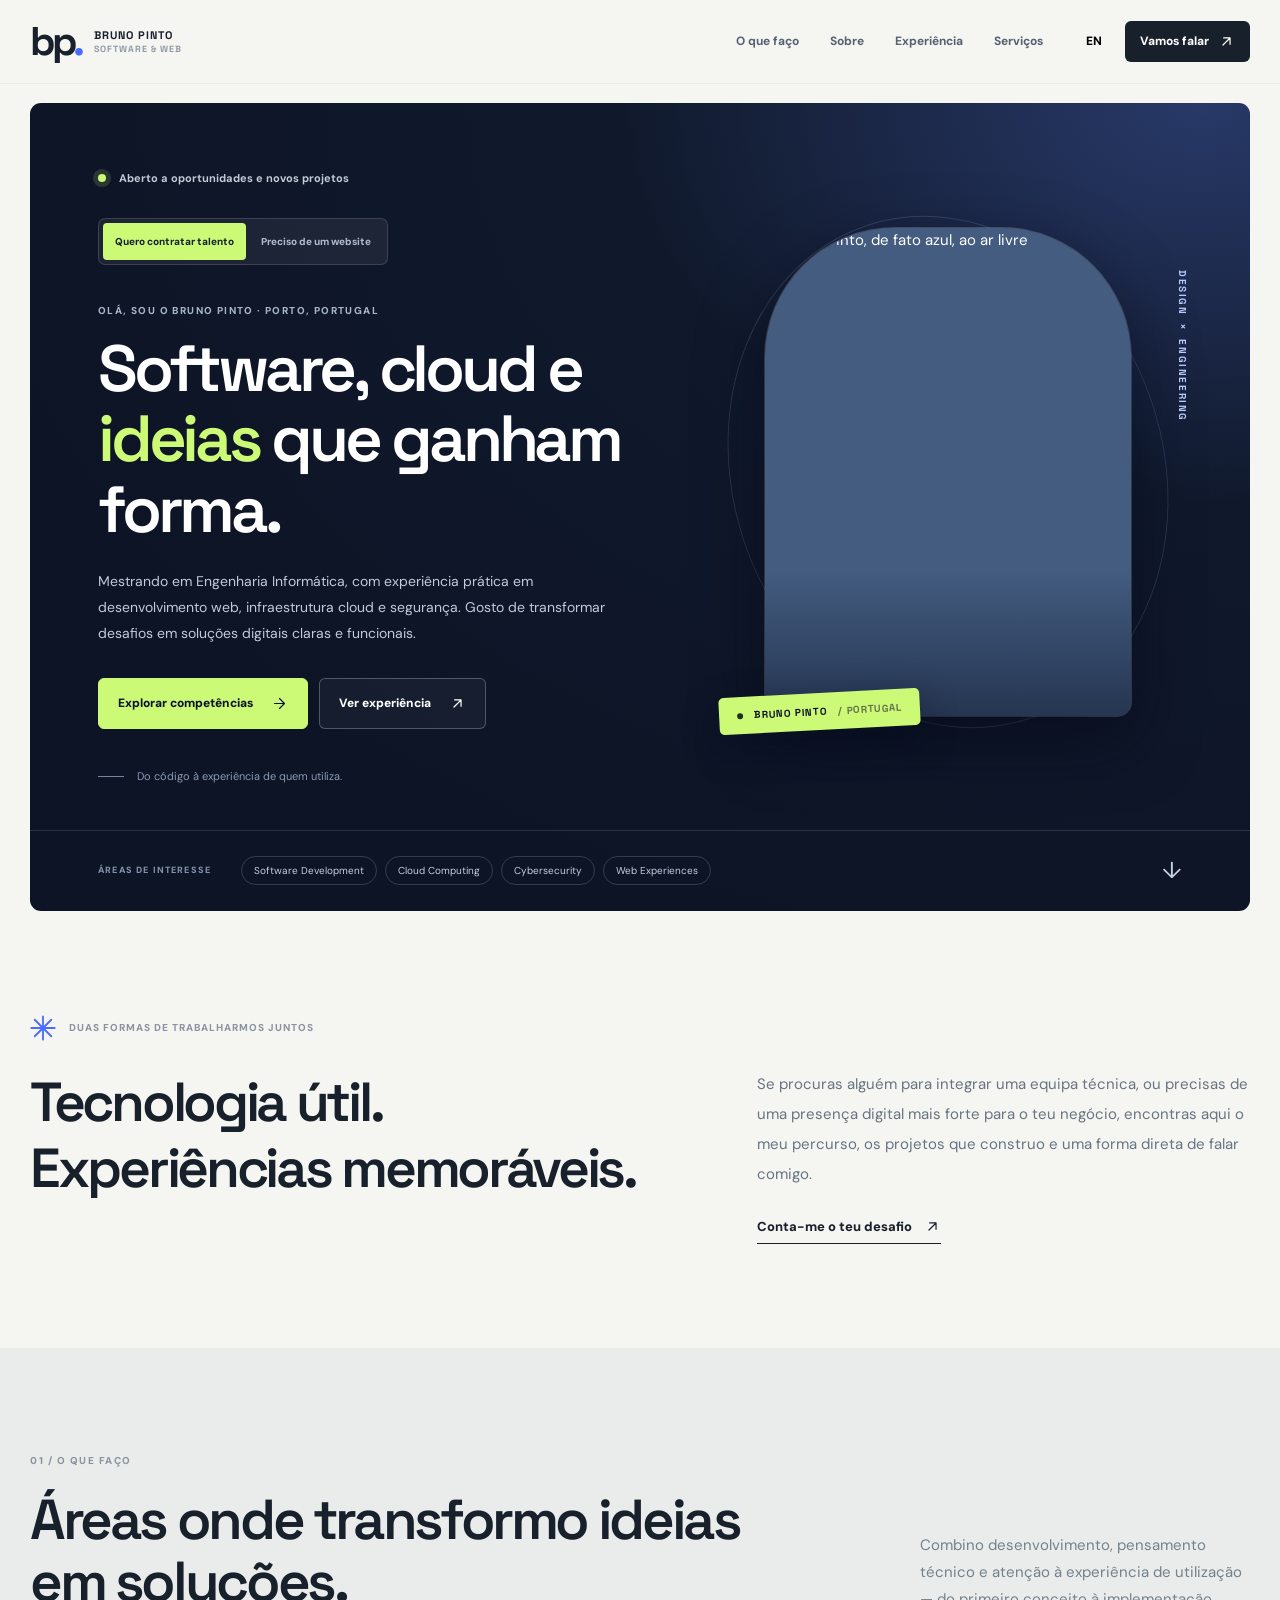
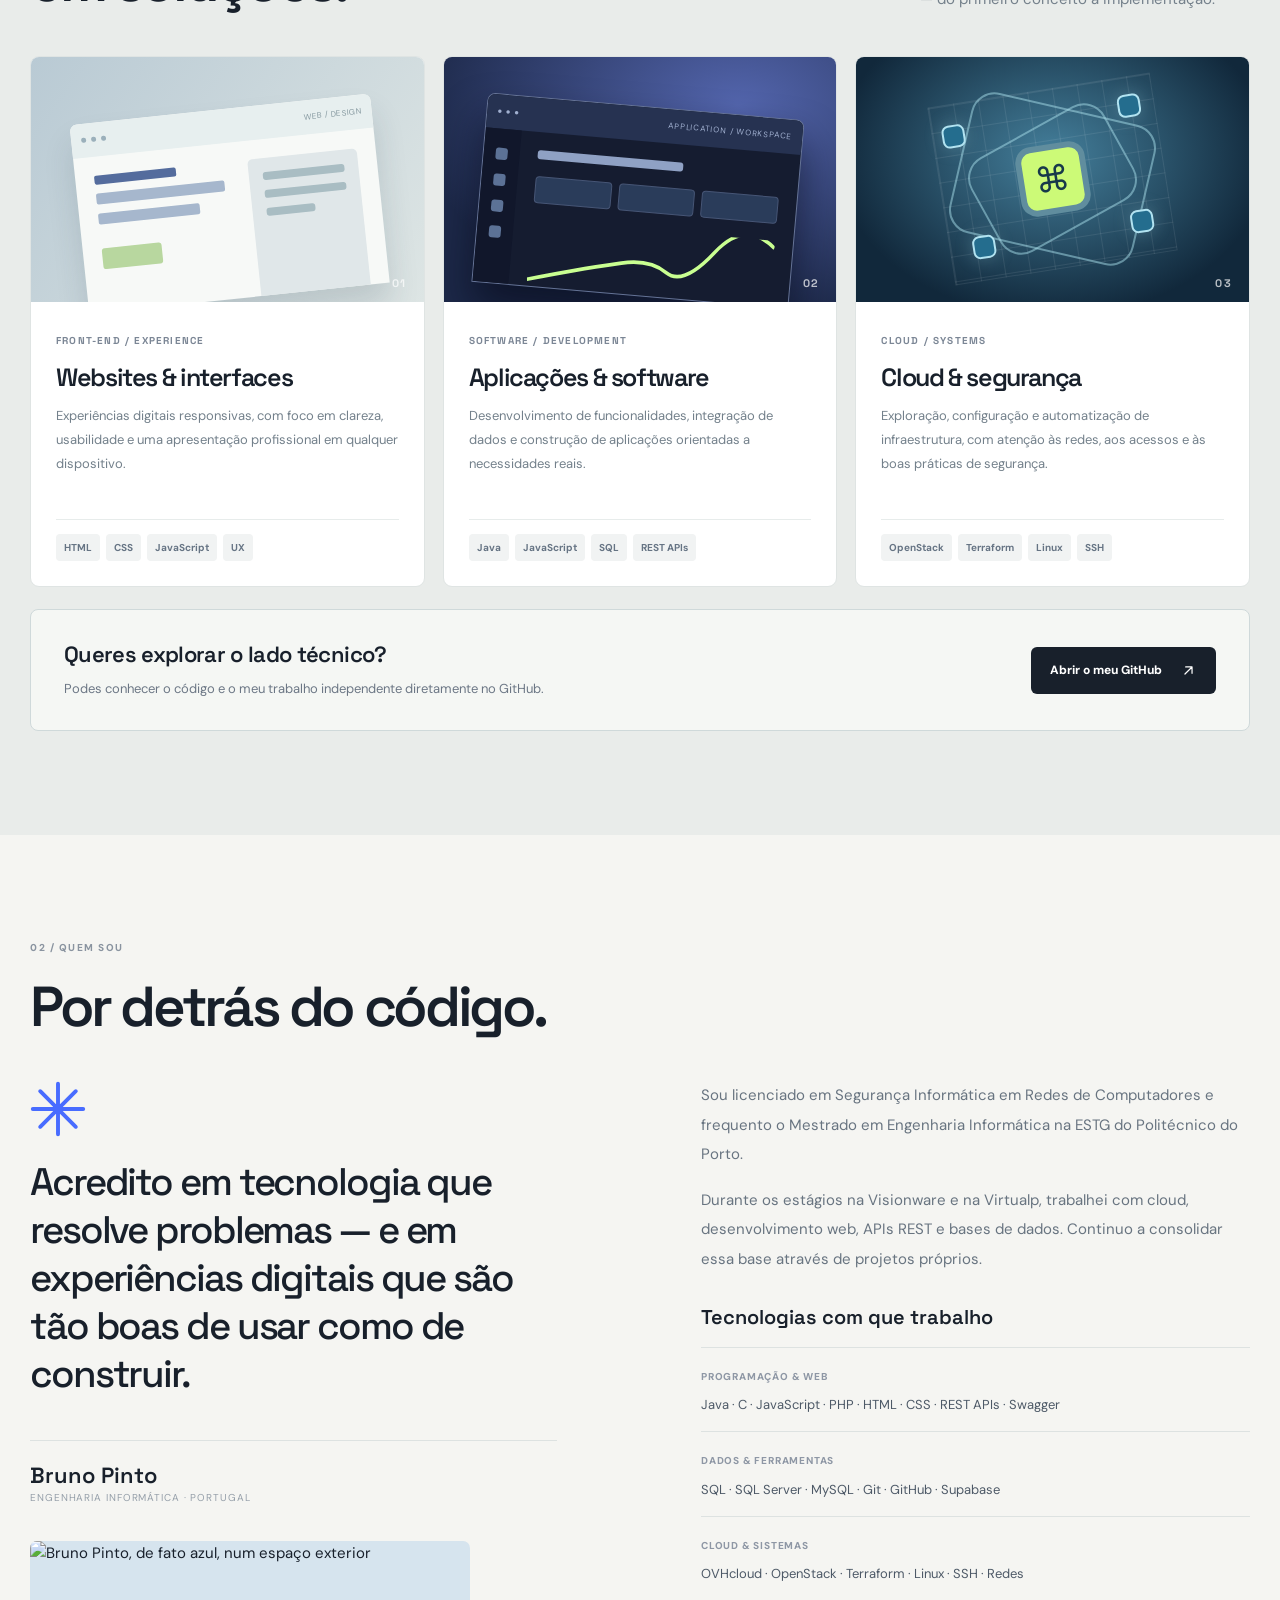
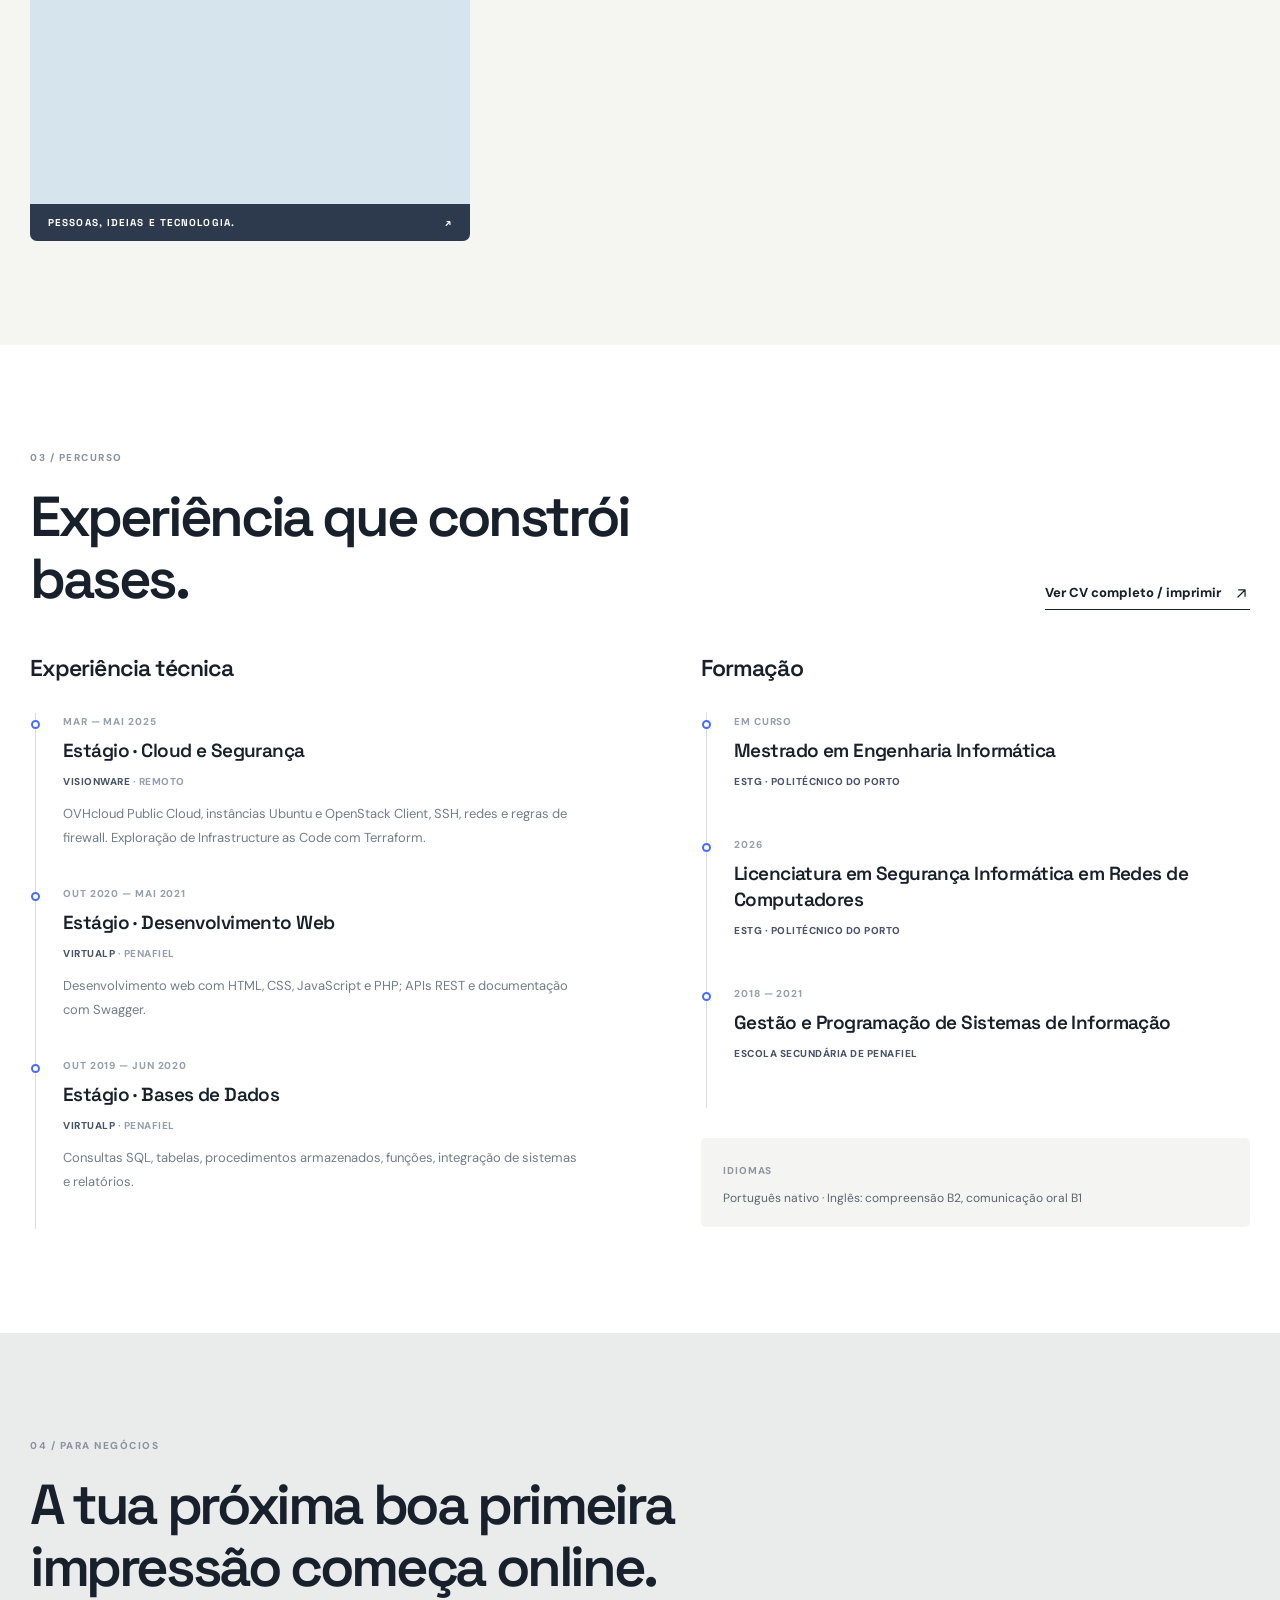
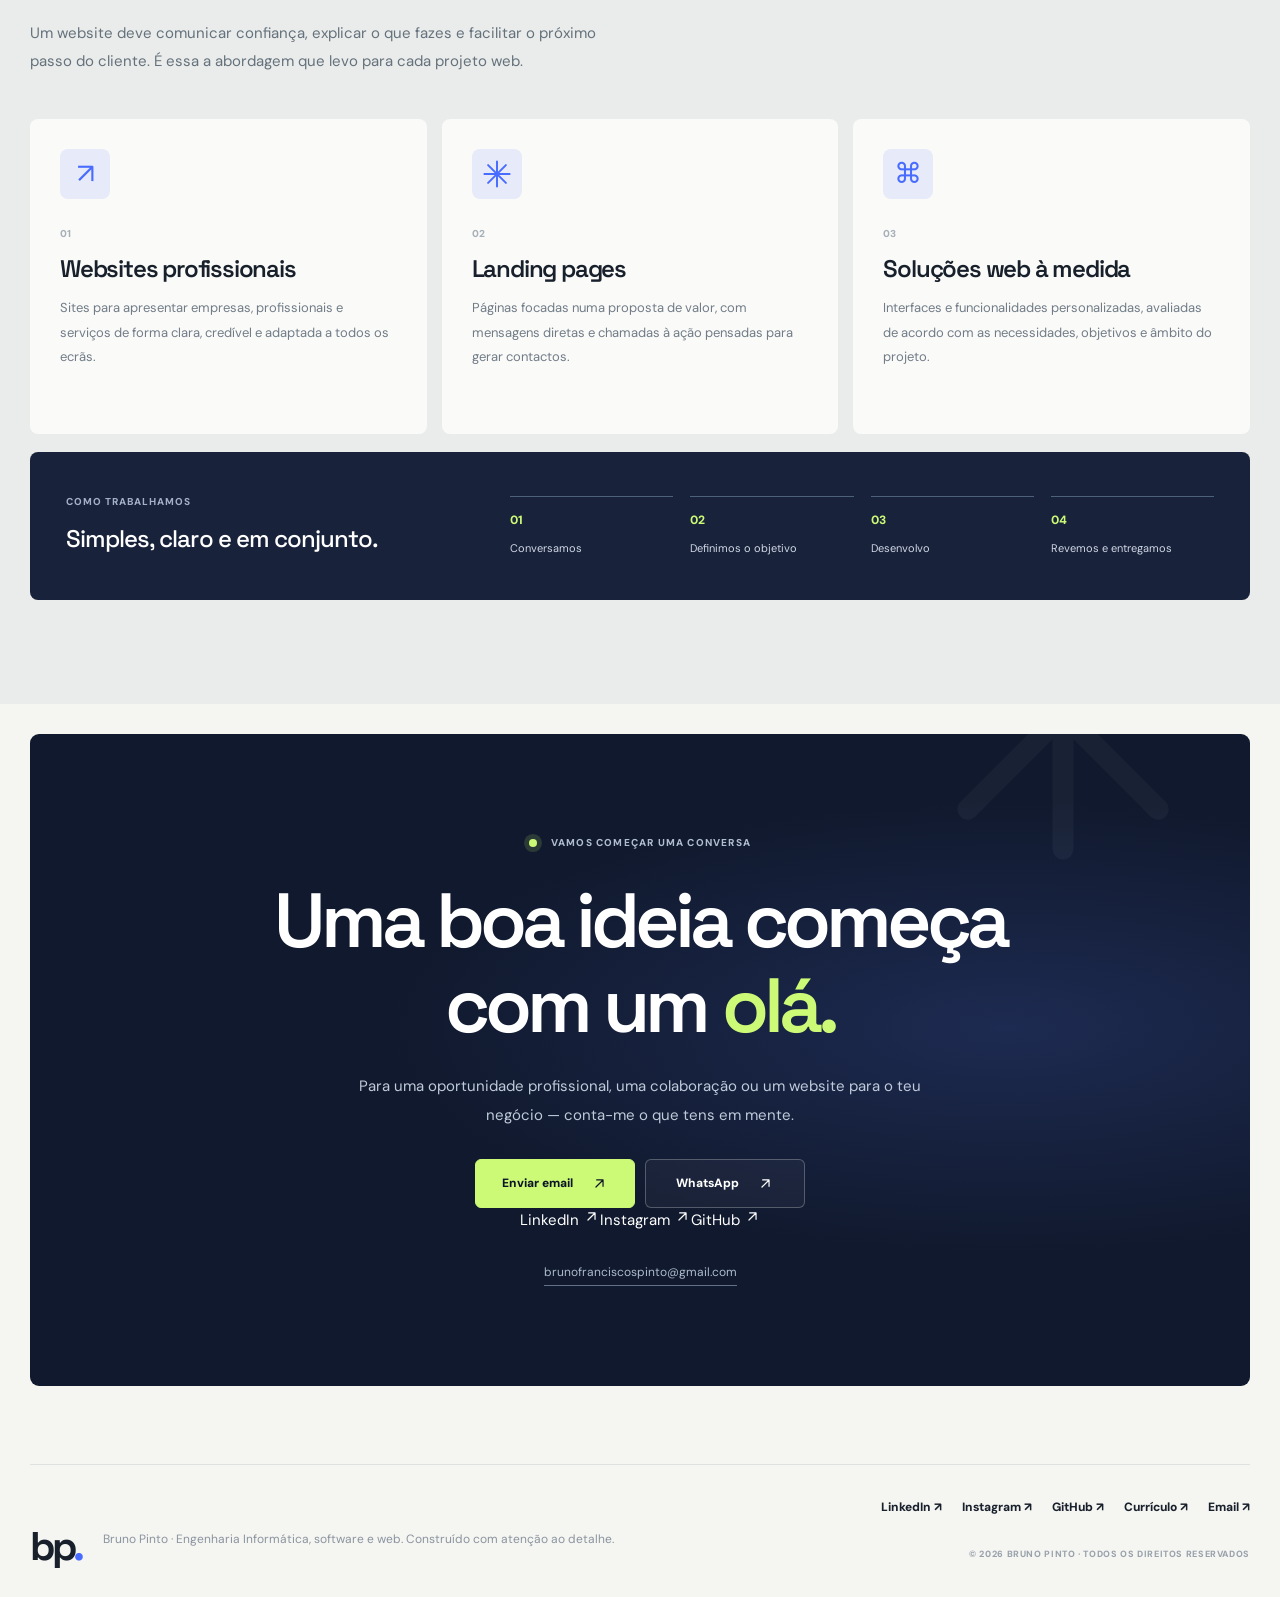
==== commit ec13ce8f: "feat: add Instagram and LinkedIn; place forward-facing portrait first and profile portrait below" ====
--- a/index.html
+++ b/index.html
@@ -6,6 +6,8 @@
   <meta name="theme-color" content="#10182a">
   <meta name="description" content="Bruno Pinto — mestrando em Engenharia Informática. Portefólio em desenvolvimento web, software, cloud e cibersegurança. Conheça os projetos e entre em contacto.">
   <meta name="author" content="Bruno Pinto">
+  <link rel="me" href="https://www.instagram.com/buedaedgy/">
+  <link rel="me" href="https://www.linkedin.com/in/pintobrunoit/">
   <meta property="og:type" content="website">
   <meta property="og:locale" content="pt_PT">
   <meta property="og:title" content="Bruno Pinto — Software, Cloud & Web">
@@ -18,7 +20,7 @@
   <link href="https://fonts.googleapis.com/css2?family=DM+Sans:wght@400;500;600;700&family=Space+Grotesk:wght@400;500;600;700&display=swap" rel="stylesheet">
   <link rel="stylesheet" href="./styles.css">
   <script type="application/ld+json">
-  {"@context":"https://schema.org","@type":"Person","name":"Bruno Pinto","jobTitle":"Mestrando em Engenharia Informática","description":"Desenvolvimento de software, websites, cloud e cibersegurança","email":"mailto:brunofranciscospinto@gmail.com","url":"https://github.com/BPsBEAST","sameAs":["https://github.com/BPsBEAST"],"homeLocation":{"@type":"Place","name":"Penafiel, Porto, Portugal"},"alumniOf":{"@type":"CollegeOrUniversity","name":"Politécnico do Porto"}}
+  {"@context":"https://schema.org","@type":"Person","name":"Bruno Pinto","jobTitle":"Mestrando em Engenharia Informática","description":"Desenvolvimento de software, websites, cloud e cibersegurança","email":"mailto:brunofranciscospinto@gmail.com","url":"https://github.com/BPsBEAST","sameAs":["https://github.com/BPsBEAST","https://www.linkedin.com/in/pintobrunoit/","https://www.instagram.com/buedaedgy/"],"homeLocation":{"@type":"Place","name":"Penafiel, Porto, Portugal"},"alumniOf":{"@type":"CollegeOrUniversity","name":"Politécnico do Porto"}}
   </script>
 </head>
 <body>
@@ -83,7 +85,7 @@
           <div class="hero-visual hero-visual-photo">
             <div class="photo-orbit" aria-hidden="true"></div>
             <div class="hero-photo-frame">
-              <img src="./photo-primary.svg" width="420" height="560" alt="Bruno Pinto, de fato azul, ao ar livre" fetchpriority="high" decoding="async">
+              <img src="./photo-front.svg" width="1200" height="1600" alt="Bruno Pinto, de fato azul, ao ar livre" fetchpriority="high" decoding="async">
               <div class="photo-image-shade"></div>
             </div>
             <div class="hero-photo-caption"><span class="photo-caption-dot"></span> BRUNO PINTO <span> / PORTUGAL</span></div>
@@ -144,17 +146,17 @@
 
     <section class="about-section section container" id="sobre" aria-labelledby="about-title">
       <div class="section-heading reveal"><div><p class="section-label">02 / <span data-i18n="aboutLabel">QUEM SOU</span></p><h2 id="about-title" data-i18n="aboutTitle">Por detrás do código<span class="accent-period">.</span></h2></div></div>
-      <div class="about-layout"><div class="about-big-statement reveal"><span class="statement-asterisk"><svg class="spark-glyph" viewBox="0 0 40 40" aria-hidden="true"><use href="#i-spark"/></svg></span><p data-i18n="aboutStatement">Acredito em tecnologia que resolve problemas — e em experiências digitais que são tão boas de usar como de construir.</p><div class="about-signature"><span>Bruno Pinto</span><small data-i18n="aboutSignature">ENGENHARIA INFORMÁTICA · PORTUGAL</small></div><figure class="about-photo"><img src="./photo-secondary.svg" width="420" height="560" loading="lazy" decoding="async" alt="Bruno Pinto, de fato azul, num espaço exterior"><figcaption><span data-i18n="photoCaption">PESSOAS, IDEIAS E TECNOLOGIA.</span> <span>↗</span></figcaption></figure></div><div class="about-details reveal"><p data-i18n="aboutP1">Sou licenciado em Segurança Informática em Redes de Computadores e frequento o Mestrado em Engenharia Informática na ESTG do Politécnico do Porto.</p><p data-i18n="aboutP2">Durante os estágios na Visionware e na Virtualp, trabalhei com cloud, desenvolvimento web, APIs REST e bases de dados. Continuo a consolidar essa base através de projetos próprios.</p><div class="skills"><h3 data-i18n="skillsTitle">Tecnologias com que trabalho</h3><div class="skill-category"><span data-i18n="skillProgramming">Programação & web</span><p>Java · C · JavaScript · PHP · HTML · CSS · REST APIs · Swagger</p></div><div class="skill-category"><span data-i18n="skillData">Dados & ferramentas</span><p>SQL · SQL Server · MySQL · Git · GitHub · Supabase</p></div><div class="skill-category"><span data-i18n="skillCloud">Cloud & sistemas</span><p>OVHcloud · OpenStack · Terraform · Linux · SSH · Redes</p></div></div></div></div>
+      <div class="about-layout"><div class="about-big-statement reveal"><span class="statement-asterisk"><svg class="spark-glyph" viewBox="0 0 40 40" aria-hidden="true"><use href="#i-spark"/></svg></span><p data-i18n="aboutStatement">Acredito em tecnologia que resolve problemas — e em experiências digitais que são tão boas de usar como de construir.</p><div class="about-signature"><span>Bruno Pinto</span><small data-i18n="aboutSignature">ENGENHARIA INFORMÁTICA · PORTUGAL</small></div><figure class="about-photo"><img src="./photo-side.svg" width="1200" height="1600" loading="lazy" decoding="async" alt="Bruno Pinto, de fato azul, num espaço exterior"><figcaption><span data-i18n="photoCaption">PESSOAS, IDEIAS E TECNOLOGIA.</span> <span>↗</span></figcaption></figure></div><div class="about-details reveal"><p data-i18n="aboutP1">Sou licenciado em Segurança Informática em Redes de Computadores e frequento o Mestrado em Engenharia Informática na ESTG do Politécnico do Porto.</p><p data-i18n="aboutP2">Durante os estágios na Visionware e na Virtualp, trabalhei com cloud, desenvolvimento web, APIs REST e bases de dados. Continuo a consolidar essa base através de projetos próprios.</p><div class="skills"><h3 data-i18n="skillsTitle">Tecnologias com que trabalho</h3><div class="skill-category"><span data-i18n="skillProgramming">Programação & web</span><p>Java · C · JavaScript · PHP · HTML · CSS · REST APIs · Swagger</p></div><div class="skill-category"><span data-i18n="skillData">Dados & ferramentas</span><p>SQL · SQL Server · MySQL · Git · GitHub · Supabase</p></div><div class="skill-category"><span data-i18n="skillCloud">Cloud & sistemas</span><p>OVHcloud · OpenStack · Terraform · Linux · SSH · Redes</p></div></div></div></div>
     </section>
 
     <section class="experience-section section" id="experiencia" aria-labelledby="experience-title"><div class="container"><div class="section-heading reveal"><div><p class="section-label">03 / <span data-i18n="experienceLabel">PERCURSO</span></p><h2 id="experience-title" data-i18n="experienceTitle">Experiência que constrói bases<span class="accent-period">.</span></h2></div><a class="text-link experience-cv" href="./cv.html"><span data-i18n="cvLink">Ver CV completo / imprimir</span><svg class="icon"><use href="#i-up-right"/></svg></a></div><div class="experience-layout"><div class="exp-column"><h3 data-i18n="expWork">Experiência técnica</h3><div class="timeline"><article class="timeline-item reveal"><div class="timeline-date">MAR — MAI 2025</div><div class="timeline-body"><h4 data-i18n="expVisionTitle">Estágio · Cloud e Segurança</h4><p class="timeline-place">VISIONWARE <span>· REMOTO</span></p><p data-i18n="expVisionBody">OVHcloud Public Cloud, instâncias Ubuntu e OpenStack Client, SSH, redes e regras de firewall. Exploração de Infrastructure as Code com Terraform.</p></div></article><article class="timeline-item reveal"><div class="timeline-date">OUT 2020 — MAI 2021</div><div class="timeline-body"><h4 data-i18n="expWebTitle">Estágio · Desenvolvimento Web</h4><p class="timeline-place">VIRTUALP <span>· PENAFIEL</span></p><p data-i18n="expWebBody">Desenvolvimento web com HTML, CSS, JavaScript e PHP; APIs REST e documentação com Swagger.</p></div></article><article class="timeline-item reveal"><div class="timeline-date">OUT 2019 — JUN 2020</div><div class="timeline-body"><h4 data-i18n="expDataTitle">Estágio · Bases de Dados</h4><p class="timeline-place">VIRTUALP <span>· PENAFIEL</span></p><p data-i18n="expDataBody">Consultas SQL, tabelas, procedimentos armazenados, funções, integração de sistemas e relatórios.</p></div></article></div></div><div class="exp-column education-column"><h3 data-i18n="educationTitle">Formação</h3><div class="timeline"><article class="timeline-item reveal"><div class="timeline-date" data-i18n="educationOngoing">EM CURSO</div><div class="timeline-body"><h4 data-i18n="educationMasters">Mestrado em Engenharia Informática</h4><p class="timeline-place" data-i18n="educationSchool">ESTG · POLITÉCNICO DO PORTO</p></div></article><article class="timeline-item reveal"><div class="timeline-date">2026</div><div class="timeline-body"><h4 data-i18n="educationDegree">Licenciatura em Segurança Informática em Redes de Computadores</h4><p class="timeline-place" data-i18n="educationSchool">ESTG · POLITÉCNICO DO PORTO</p></div></article><article class="timeline-item reveal"><div class="timeline-date">2018 — 2021</div><div class="timeline-body"><h4 data-i18n="educationSchoolCourse">Gestão e Programação de Sistemas de Informação</h4><p class="timeline-place" data-i18n="educationHighSchool">ESCOLA SECUNDÁRIA DE PENAFIEL</p></div></article></div><div class="languages-box"><span data-i18n="languagesLabel">IDIOMAS</span><p data-i18n="languagesContent">Português nativo · Inglês: compreensão B2, comunicação oral B1</p></div></div></div></div></section>
 
     <section class="services-section section" id="servicos" aria-labelledby="services-title"><div class="container"><div class="services-heading reveal"><p class="section-label">04 / <span data-i18n="servicesLabel">PARA NEGÓCIOS</span></p><h2 id="services-title" data-i18n="servicesTitle">A tua próxima boa primeira impressão começa online<span class="accent-period">.</span></h2><p data-i18n="servicesIntro">Um website deve comunicar confiança, explicar o que fazes e facilitar o próximo passo do cliente. É essa a abordagem que levo para cada projeto web.</p></div><div class="services-grid"><article class="service-card reveal"><div class="service-icon">↗</div><span class="service-index">01</span><h3 data-i18n="service1Title">Websites profissionais</h3><p data-i18n="service1Body">Sites para apresentar empresas, profissionais e serviços de forma clara, credível e adaptada a todos os ecrãs.</p></article><article class="service-card reveal"><div class="service-icon"><svg class="spark-glyph" viewBox="0 0 40 40" aria-hidden="true"><use href="#i-spark"/></svg></div><span class="service-index">02</span><h3 data-i18n="service2Title">Landing pages</h3><p data-i18n="service2Body">Páginas focadas numa proposta de valor, com mensagens diretas e chamadas à ação pensadas para gerar contactos.</p></article><article class="service-card reveal"><div class="service-icon">⌘</div><span class="service-index">03</span><h3 data-i18n="service3Title">Soluções web à medida</h3><p data-i18n="service3Body">Interfaces e funcionalidades personalizadas, avaliadas de acordo com as necessidades, objetivos e âmbito do projeto.</p></article></div><div class="process-block reveal"><div><span class="process-kicker" data-i18n="processLabel">COMO TRABALHAMOS</span><h3 data-i18n="processTitle">Simples, claro e em conjunto.</h3></div><div class="process-steps"><div><span>01</span><p data-i18n="process1">Conversamos</p></div><div><span>02</span><p data-i18n="process2">Definimos o objetivo</p></div><div><span>03</span><p data-i18n="process3">Desenvolvo</p></div><div><span>04</span><p data-i18n="process4">Revemos e entregamos</p></div></div></div></div></section>
 
-    <section class="contact-section container" id="contacto" aria-labelledby="contact-title"><div class="contact-panel reveal"><div class="contact-decoration" aria-hidden="true"><svg class="spark-glyph" viewBox="0 0 40 40" aria-hidden="true"><use href="#i-spark"/></svg></div><p class="contact-kicker"><span class="live-dot"></span><span data-i18n="contactKicker">VAMOS COMEÇAR UMA CONVERSA</span></p><h2 id="contact-title" data-i18n="contactTitle">Uma boa ideia começa com um <em>olá.</em></h2><p data-i18n="contactBody">Para uma oportunidade profissional, uma colaboração ou um website para o teu negócio — conta-me o que tens em mente.</p><div class="contact-buttons"><a class="button button-accent" href="mailto:brunofranciscospinto@gmail.com?subject=Contacto%20atrav%C3%A9s%20do%20portef%C3%B3lio"><span data-i18n="emailAction">Enviar email</span><svg class="icon"><use href="#i-up-right"/></svg></a><a class="button button-outline" href="https://wa.me/351910546358" target="_blank" rel="noopener noreferrer"><span>WhatsApp</span><svg class="icon"><use href="#i-up-right"/></svg></a></div><a class="email-display" href="mailto:brunofranciscospinto@gmail.com">brunofranciscospinto@gmail.com</a></div></section>
+    <section class="contact-section container" id="contacto" aria-labelledby="contact-title"><div class="contact-panel reveal"><div class="contact-decoration" aria-hidden="true"><svg class="spark-glyph" viewBox="0 0 40 40" aria-hidden="true"><use href="#i-spark"/></svg></div><p class="contact-kicker"><span class="live-dot"></span><span data-i18n="contactKicker">VAMOS COMEÇAR UMA CONVERSA</span></p><h2 id="contact-title" data-i18n="contactTitle">Uma boa ideia começa com um <em>olá.</em></h2><p data-i18n="contactBody">Para uma oportunidade profissional, uma colaboração ou um website para o teu negócio — conta-me o que tens em mente.</p><div class="contact-buttons"><a class="button button-accent" href="mailto:brunofranciscospinto@gmail.com?subject=Contacto%20atrav%C3%A9s%20do%20portef%C3%B3lio"><span data-i18n="emailAction">Enviar email</span><svg class="icon"><use href="#i-up-right"/></svg></a><a class="button button-outline" href="https://wa.me/351910546358" target="_blank" rel="noopener noreferrer"><span>WhatsApp</span><svg class="icon"><use href="#i-up-right"/></svg></a></div><div class="contact-socials"><a href="https://www.linkedin.com/in/pintobrunoit/" target="_blank" rel="noopener noreferrer" aria-label="LinkedIn Bruno Pinto">LinkedIn <svg class="icon"><use href="#i-up-right"/></svg></a><a href="https://www.instagram.com/buedaedgy/" target="_blank" rel="noopener noreferrer" aria-label="Instagram buedaedgy">Instagram <svg class="icon"><use href="#i-up-right"/></svg></a><a href="https://github.com/BPsBEAST" target="_blank" rel="noopener noreferrer" aria-label="GitHub BPsBEAST">GitHub <svg class="icon"><use href="#i-up-right"/></svg></a></div><a class="email-display" href="mailto:brunofranciscospinto@gmail.com">brunofranciscospinto@gmail.com</a></div></section>
   </main>
 
-  <footer class="site-footer"><div class="container footer-inner"><div class="footer-brand"><a class="brand-mark" href="#inicio">bp<span>.</span></a><p data-i18n="footerText">Bruno Pinto · Engenharia Informática, software e web.<br>Construído com atenção ao detalhe.</p></div><div class="footer-right"><div class="footer-links"><a href="https://github.com/BPsBEAST" target="_blank" rel="noopener noreferrer">GitHub ↗</a><a href="./cv.html">Currículo ↗</a><a href="mailto:brunofranciscospinto@gmail.com">Email ↗</a></div><span>© <span id="year">2026</span> BRUNO PINTO · <span data-i18n="footerRights">TODOS OS DIREITOS RESERVADOS</span></span></div></div></footer>
+  <footer class="site-footer"><div class="container footer-inner"><div class="footer-brand"><a class="brand-mark" href="#inicio">bp<span>.</span></a><p data-i18n="footerText">Bruno Pinto · Engenharia Informática, software e web.<br>Construído com atenção ao detalhe.</p></div><div class="footer-right"><div class="footer-links"><a href="https://www.linkedin.com/in/pintobrunoit/" target="_blank" rel="noopener noreferrer">LinkedIn ↗</a><a href="https://www.instagram.com/buedaedgy/" target="_blank" rel="noopener noreferrer">Instagram ↗</a><a href="https://github.com/BPsBEAST" target="_blank" rel="noopener noreferrer">GitHub ↗</a><a href="./cv.html">Currículo ↗</a><a href="mailto:brunofranciscospinto@gmail.com">Email ↗</a></div><span>© <span id="year">2026</span> BRUNO PINTO · <span data-i18n="footerRights">TODOS OS DIREITOS RESERVADOS</span></span></div></div></footer>
   <script src="./app.js" defer></script>
 </body>
 </html>
--- a/styles.css
+++ b/styles.css
@@ -16,4 +16,47 @@
 .reveal{opacity:0;transform:translateY(20px);transition:opacity .7s ease,transform .7s ease}.reveal.is-visible{opacity:1;transform:none}
 @media(max-width:1060px){.desktop-nav{gap:16px}.nav-shell{gap:21px}.hero-grid{padding:55px 44px 30px}.hero h1{font-size:clamp(40px,5.2vw,62px)}.hero-bottom{padding:18px 44px}.visual-window{max-width:375px}.window-statement{font-size:44px}.floating-note{right:-10px}}
 @media(max-width:900px){.container{width:min(calc(100% - 38px),1230px)}.site-header{height:74px}.desktop-nav,.nav-contact{display:none}.nav-actions{margin-left:auto}.menu-button{display:flex}.hero-grid{grid-template-columns:1fr;padding:48px 39px 20px}.hero h1{font-size:clamp(49px,7.5vw,73px)}.hero-visual{margin:30px auto 5px;width:100%;max-width:580px;min-height:400px}.visual-window{max-width:425px}.window-statement{font-size:50px}.intro-grid,.about-layout,.experience-layout{gap:6%}.process-block{grid-template-columns:1fr}.section{padding:82px 0}}
-@media(max-width:680px){html{scroll-padding-top:74px}.container{width:min(calc(100% - 28px),1230px)}.section{padding:69px 0}.section-heading{display:block;margin-bottom:28px}.section-heading h2,.services-heading h2{font-size:clamp(35px,9.6vw,49px)}.section-heading-copy{margin-top:20px}.hero-wrap{padding-top:9px}.hero-grid{padding:37px 22px 14px}.hero h1{font-size:clamp(40px,10.2vw,60px)}.hero-description{font-size:13px}.audience-switch{margin:24px 0 27px;width:100%}.audience-option{flex:1;padding:10px 7px;font-size:10px}.hero-kicker{font-size:9px}.hero-cta .button{font-size:11px;padding:12px 14px;gap:9px}.hero-footnote{margin-top:25px}.hero-visual{min-height:275px;max-width:360px;margin:20px auto 5px}.visual-window{max-width:295px}.window-top{padding:7px 10px;font-size:7px}.window-body{min-height:210px}.window-left{padding:18px 10px}.window-mini-label{font-size:6px}.window-statement{font-size:35px;margin-top:19px}.window-footer{font-size:5px}.cube{width:68px;height:68px}.cube-shine{height:120px;width:120px}.floating-note{font-size:7px;padding:8px;bottom:15px;right:-7px}.visual-caption{font-size:7px}.hero-bottom{padding:17px 22px;gap:12px;flex-wrap:wrap}.hero-bottom>span{width:100%}.hero-tag-list span{font-size:9px;padding:5px 9px}.scroll-cue{position:absolute;right:20px;top:14px}.intro-grid,.about-layout,.experience-layout{grid-template-columns:1fr;gap:31px}.intro-grid h2{font-size:40px}.project-grid,.services-grid{grid-template-columns:1fr;gap:17px}.project-card-large,.project-card-full{grid-column:auto}.project-art,.project-card-large .project-art,.project-card-full .project-art{height:260px}.project-info{padding:22px}.project-title-row h3{font-size:25px}.project-info>p{min-height:0}.projects-footer{align-items:flex-start;flex-direction:column}.training-preview{width:87%;height:218px;padding:25px 6%;top:17px}.training-preview strong{font-size:36px;margin:21px 0 15px}.training-cta{font-size:7px}.mock-browser{left:6.5%;right:6.5%}.gym-preview,.games-preview{width:82%}.cloud-console{width:92%}.console-code{padding:18px 13px;font-size:9px}.about-big-statement>p{font-size:34px}.experience-cv{display:inline-flex;margin-top:22px}.exp-column>h3{margin-bottom:22px}.services-grid{margin-top:30px}.service-card{min-height:0}.process-block{padding:25px}.process-steps{grid-template-columns:1fr 1fr}.contact-section{padding-top:10px;padding-bottom:65px}.contact-panel{padding:75px 20px}.contact-panel h2{font-size:clamp(38px,10vw,54px)}.footer-inner{flex-direction:column;align-items:flex-start}.footer-right{text-align:left}.footer-links{justify-content:flex-start;margin-bottom:14px}}@media(max-width:380px){.hero-cta{flex-direction:column;align-items:stretch}.hero-cta .button{justify-content:space-between}.brand-copy{font-size:9px}.training-preview strong{font-size:29px}.game-tile{padding:6px}.game-tile>span{font-size:19px}.window-statement{font-size:32px}}@media(prefers-reduced-motion:reduce){*,*:before,*:after{animation:none!important;scroll-behavior:auto!important;transition:none!important}.reveal{opacity:1;transform:none}}+@media(max-width:680px){html{scroll-padding-top:74px}.container{width:min(calc(100% - 28px),1230px)}.section{padding:69px 0}.section-heading{display:block;margin-bottom:28px}.section-heading h2,.services-heading h2{font-size:clamp(35px,9.6vw,49px)}.section-heading-copy{margin-top:20px}.hero-wrap{padding-top:9px}.hero-grid{padding:37px 22px 14px}.hero h1{font-size:clamp(40px,10.2vw,60px)}.hero-description{font-size:13px}.audience-switch{margin:24px 0 27px;width:100%}.audience-option{flex:1;padding:10px 7px;font-size:10px}.hero-kicker{font-size:9px}.hero-cta .button{font-size:11px;padding:12px 14px;gap:9px}.hero-footnote{margin-top:25px}.hero-visual{min-height:275px;max-width:360px;margin:20px auto 5px}.visual-window{max-width:295px}.window-top{padding:7px 10px;font-size:7px}.window-body{min-height:210px}.window-left{padding:18px 10px}.window-mini-label{font-size:6px}.window-statement{font-size:35px;margin-top:19px}.window-footer{font-size:5px}.cube{width:68px;height:68px}.cube-shine{height:120px;width:120px}.floating-note{font-size:7px;padding:8px;bottom:15px;right:-7px}.visual-caption{font-size:7px}.hero-bottom{padding:17px 22px;gap:12px;flex-wrap:wrap}.hero-bottom>span{width:100%}.hero-tag-list span{font-size:9px;padding:5px 9px}.scroll-cue{position:absolute;right:20px;top:14px}.intro-grid,.about-layout,.experience-layout{grid-template-columns:1fr;gap:31px}.intro-grid h2{font-size:40px}.project-grid,.services-grid{grid-template-columns:1fr;gap:17px}.project-card-large,.project-card-full{grid-column:auto}.project-art,.project-card-large .project-art,.project-card-full .project-art{height:260px}.project-info{padding:22px}.project-title-row h3{font-size:25px}.project-info>p{min-height:0}.projects-footer{align-items:flex-start;flex-direction:column}.training-preview{width:87%;height:218px;padding:25px 6%;top:17px}.training-preview strong{font-size:36px;margin:21px 0 15px}.training-cta{font-size:7px}.mock-browser{left:6.5%;right:6.5%}.gym-preview,.games-preview{width:82%}.cloud-console{width:92%}.console-code{padding:18px 13px;font-size:9px}.about-big-statement>p{font-size:34px}.experience-cv{display:inline-flex;margin-top:22px}.exp-column>h3{margin-bottom:22px}.services-grid{margin-top:30px}.service-card{min-height:0}.process-block{padding:25px}.process-steps{grid-template-columns:1fr 1fr}.contact-section{padding-top:10px;padding-bottom:65px}.contact-panel{padding:75px 20px}.contact-panel h2{font-size:clamp(38px,10vw,54px)}.footer-inner{flex-direction:column;align-items:flex-start}.footer-right{text-align:left}.footer-links{justify-content:flex-start;margin-bottom:14px}}@media(max-width:380px){.hero-cta{flex-direction:column;align-items:stretch}.hero-cta .button{justify-content:space-between}.brand-copy{font-size:9px}.training-preview strong{font-size:29px}.game-tile{padding:6px}.game-tile>span{font-size:19px}.window-statement{font-size:32px}}@media(prefers-reduced-motion:reduce){*,*:before,*:after{animation:none!important;scroll-behavior:auto!important;transition:none!important}.reveal{opacity:1;transform:none}}
+
+/* Profile imagery and capability cards */
+.spark-glyph{display:block;width:1em;height:1em;stroke:currentColor;fill:none;flex:none}
+.index-spark{display:inline-grid;place-items:center}.index-spark .spark-glyph{width:26px;height:26px}
+.statement-asterisk .spark-glyph{width:56px;height:56px}.contact-decoration .spark-glyph{width:300px;height:300px;stroke-width:1}
+.service-icon .spark-glyph{width:28px;height:28px}.window-plus .spark-glyph{width:18px;height:18px}
+.hero-visual-photo{min-height:500px;display:flex;justify-content:center;align-items:center;padding:15px 0 25px}
+.photo-orbit{position:absolute;width:520px;height:520px;border:1px solid #a9c0ec30;border-radius:50%;transform:rotate(-18deg) scaleX(.83)}
+.photo-orbit:after{content:"";position:absolute;inset:46px;border:1px solid #bbcdf026;border-radius:50%}
+.hero-photo-frame{position:relative;width:min(100%,366px);aspect-ratio:3/4;overflow:hidden;border-radius:130px 130px 14px 14px;background:#435c80;box-shadow:0 23px 65px #03081790,0 0 0 1px #ffffff36;z-index:1}
+.hero-photo-frame img{display:block;width:100%;height:100%;object-fit:cover;object-position:center 42%;transition:transform .6s ease}
+.hero-photo-frame:hover img{transform:scale(1.045)}
+.photo-image-shade{position:absolute;inset:0;pointer-events:none;background:linear-gradient(180deg,transparent 70%,#080f2480)}
+.hero-photo-caption{position:absolute;z-index:3;bottom:11px;left:5px;background:var(--lime);color:var(--navy);padding:12px 18px;border-radius:5px;box-shadow:0 12px 36px #070b2170;display:flex;align-items:center;gap:11px;font:700 10px var(--display);letter-spacing:.065em;transform:rotate(-3deg)}
+.hero-photo-caption>span:last-child{color:#65734d}.photo-caption-dot{width:6px;height:6px;border-radius:50%;background:#202e1f}
+.hero-photo-stripe{position:absolute;right:-7px;top:57px;writing-mode:vertical-rl;font:700 10px var(--display);letter-spacing:.16em;color:#b7cafa;z-index:2}
+.about-photo{margin:35px 0 0;max-width:440px;overflow:hidden;border-radius:7px;background:#d6e4ee;position:relative}
+.about-photo>img{display:block;width:100%;height:300px;object-fit:cover;object-position:center 45%;transition:transform .5s ease}
+.about-photo:hover>img{transform:scale(1.035)}.about-photo figcaption{position:absolute;left:0;right:0;bottom:0;padding:12px 18px;background:#101c32d9;color:white;display:flex;justify-content:space-between;font:700 10px var(--display);letter-spacing:.11em}
+.capabilities-grid{display:grid;grid-template-columns:repeat(3,minmax(0,1fr));gap:18px}
+.capability-card{background:white;border:1px solid #dfe4e3;border-radius:9px;overflow:hidden;transition:transform .25s,box-shadow .25s}
+.capability-card:hover{transform:translateY(-5px);box-shadow:0 24px 42px #16223916}
+.capability-art{height:245px;position:relative;display:flex;align-items:center;justify-content:center;overflow:hidden}
+.capability-figure{position:absolute;bottom:12px;right:17px;font:700 11px var(--display);letter-spacing:.12em;color:#ffffffb3}
+.capability-copy{padding:25px}.capability-type{font:700 10px var(--display);letter-spacing:.12em;color:#7b8695}
+.capability-copy h3{font:600 25px/1.15 var(--display);letter-spacing:-.055em;margin:11px 0 12px}
+.capability-copy p{font-size:13px;color:#73808b;line-height:1.85;min-height:95px;margin:0 0 20px}
+.capability-tags{display:flex;gap:6px;flex-wrap:wrap;border-top:1px solid #e7eceb;padding-top:14px}
+.capability-tags>span{font-size:10px;font-weight:700;color:#667484;padding:5px 8px;border-radius:4px;background:#f1f3f3}
+.capabilities-footer{display:flex;justify-content:space-between;gap:25px;align-items:center;padding:30px 33px;margin-top:22px;border:1px solid #cfd9da;border-radius:8px;background:#f5f7f4}
+.capabilities-footer strong{font:600 22px var(--display);letter-spacing:-.03em}.capabilities-footer p{font-size:13px;color:#6c7785;margin:8px 0 0}
+.art-web{background:linear-gradient(125deg,#b9cad4,#dde5e4)}.abstract-web-window{width:77%;height:190px;background:#f7f9f7;border-radius:7px 7px 0 0;transform:rotate(-6deg) translateY(25px);box-shadow:0 20px 30px #253a4a27;overflow:hidden}
+.abstract-web-top{display:flex;align-items:center;gap:5px;padding:10px;background:#e7efef}.abstract-web-top i{width:5px;height:5px;border-radius:50%;background:#9bb0bb}.abstract-web-top span{margin-left:auto;font-size:8px;color:#8699a0;letter-spacing:.05em}
+.abstract-web-columns{padding:19px;display:grid;grid-template-columns:1.3fr 1fr;gap:10px;height:100%}.abstract-web-columns>div{display:flex;flex-direction:column;gap:9px}.abstract-web-columns b{background:#546c9d;width:57%;height:9px;border-radius:2px}.abstract-web-columns strong{background:#a6b7cd;width:90%;height:11px;border-radius:2px}.abstract-web-columns strong:nth-child(3){width:71%}.abstract-web-columns small{background:#b8d79f;width:60px;height:21px;border-radius:3px;margin-top:15px}.abstract-web-columns aside{background:#e0e7e9;border-radius:5px;padding:14px;display:flex;flex-direction:column;gap:10px}.abstract-web-columns aside span{background:#a9bdc3;height:8px;border-radius:3px}.abstract-web-columns aside span:last-child{width:60%}
+.art-software{background:radial-gradient(ellipse at 75% 20%,#5365ad,#1d2949 78%)}.abstract-app{width:81%;height:190px;background:#151c30;border:1px solid #657396;border-radius:8px 8px 0 0;transform:rotate(5deg) translateY(22px);overflow:hidden;box-shadow:0 25px 40px #05081799}
+.abstract-app-top{display:flex;justify-content:space-between;color:#a1b0d0;font-size:8px;letter-spacing:.1em;background:#263251;padding:10px}
+.abstract-app-body{display:flex;height:100%}.abstract-app-menu{width:36px;background:#11172b;display:flex;flex-direction:column;gap:14px;align-items:center;padding-top:19px}.abstract-app-menu i{background:#5c7296;width:12px;height:12px;border-radius:3px}.abstract-app-screen{flex:1;padding:18px}.abstract-app-title{background:#8fa1c4;height:9px;width:60%;border-radius:3px;margin-bottom:17px}.abstract-app-stats{display:flex;gap:7px}.abstract-app-stats span{height:27px;background:#2a3c5a;flex:1;border:1px solid #465575;border-radius:4px}.abstract-app-chart{height:70px;margin-top:17px}.abstract-app-chart svg{width:100%;height:100%}
+.art-infra{background:radial-gradient(ellipse at 50% 40%,#447f9b,#11283b 78%)}.abstract-network{position:relative;width:225px;height:180px;background:linear-gradient(#ffffff15 1px,transparent 1px),linear-gradient(90deg,#ffffff15 1px,transparent 1px);background-size:25px 25px;border:1px solid #ffffff16;transform:rotate(-9deg)}
+.abstract-network:before,.abstract-network:after{content:"";position:absolute;inset:17px;border:2px solid #a6dce783;border-radius:24px;transform:rotate(22deg)}.abstract-network:after{inset:35px;transform:rotate(-20deg)}
+.network-node{position:absolute;width:23px;height:23px;border-radius:7px;border:2px solid #b2e3f1;background:#246d8e;z-index:2;box-shadow:0 0 18px #a5dce744}.network-node-one{left:9px;top:20px}.network-node-two{right:13px;top:17px}.network-node-three{left:22px;bottom:21px}.network-node-four{right:18px;bottom:22px}
+.network-core{position:absolute;top:50%;left:50%;transform:translate(-50%,-50%);width:70px;height:70px;display:grid;place-items:center;background:#ccfa77;color:#17394a;border:6px solid #608d9e;border-radius:16px;font-size:35px;z-index:3}
+@media(max-width:900px){.capabilities-grid{grid-template-columns:repeat(2,minmax(0,1fr))}.capability-card:last-child{grid-column:span 2}.capability-copy p{min-height:0}.hero-visual-photo{min-height:460px}.hero-photo-frame{max-width:340px}}
+@media(max-width:680px){.capabilities-grid{grid-template-columns:1fr}.capability-card:last-child{grid-column:auto}.capability-art{height:240px}.capabilities-footer{flex-direction:column;align-items:flex-start;padding:22px}.capabilities-footer .button{width:100%}.hero-visual-photo{min-height:390px;max-width:390px;margin:25px auto 6px}.hero-photo-frame{width:270px;height:360px;flex:none}.photo-orbit{width:375px;height:375px}.hero-photo-caption{left:0;bottom:6px;font-size:9px}.hero-photo-stripe{right:2px;top:50px}.about-photo>img{height:300px}.contact-decoration{top:-155px}.contact-decoration .spark-glyph{width:250px;height:250px}}
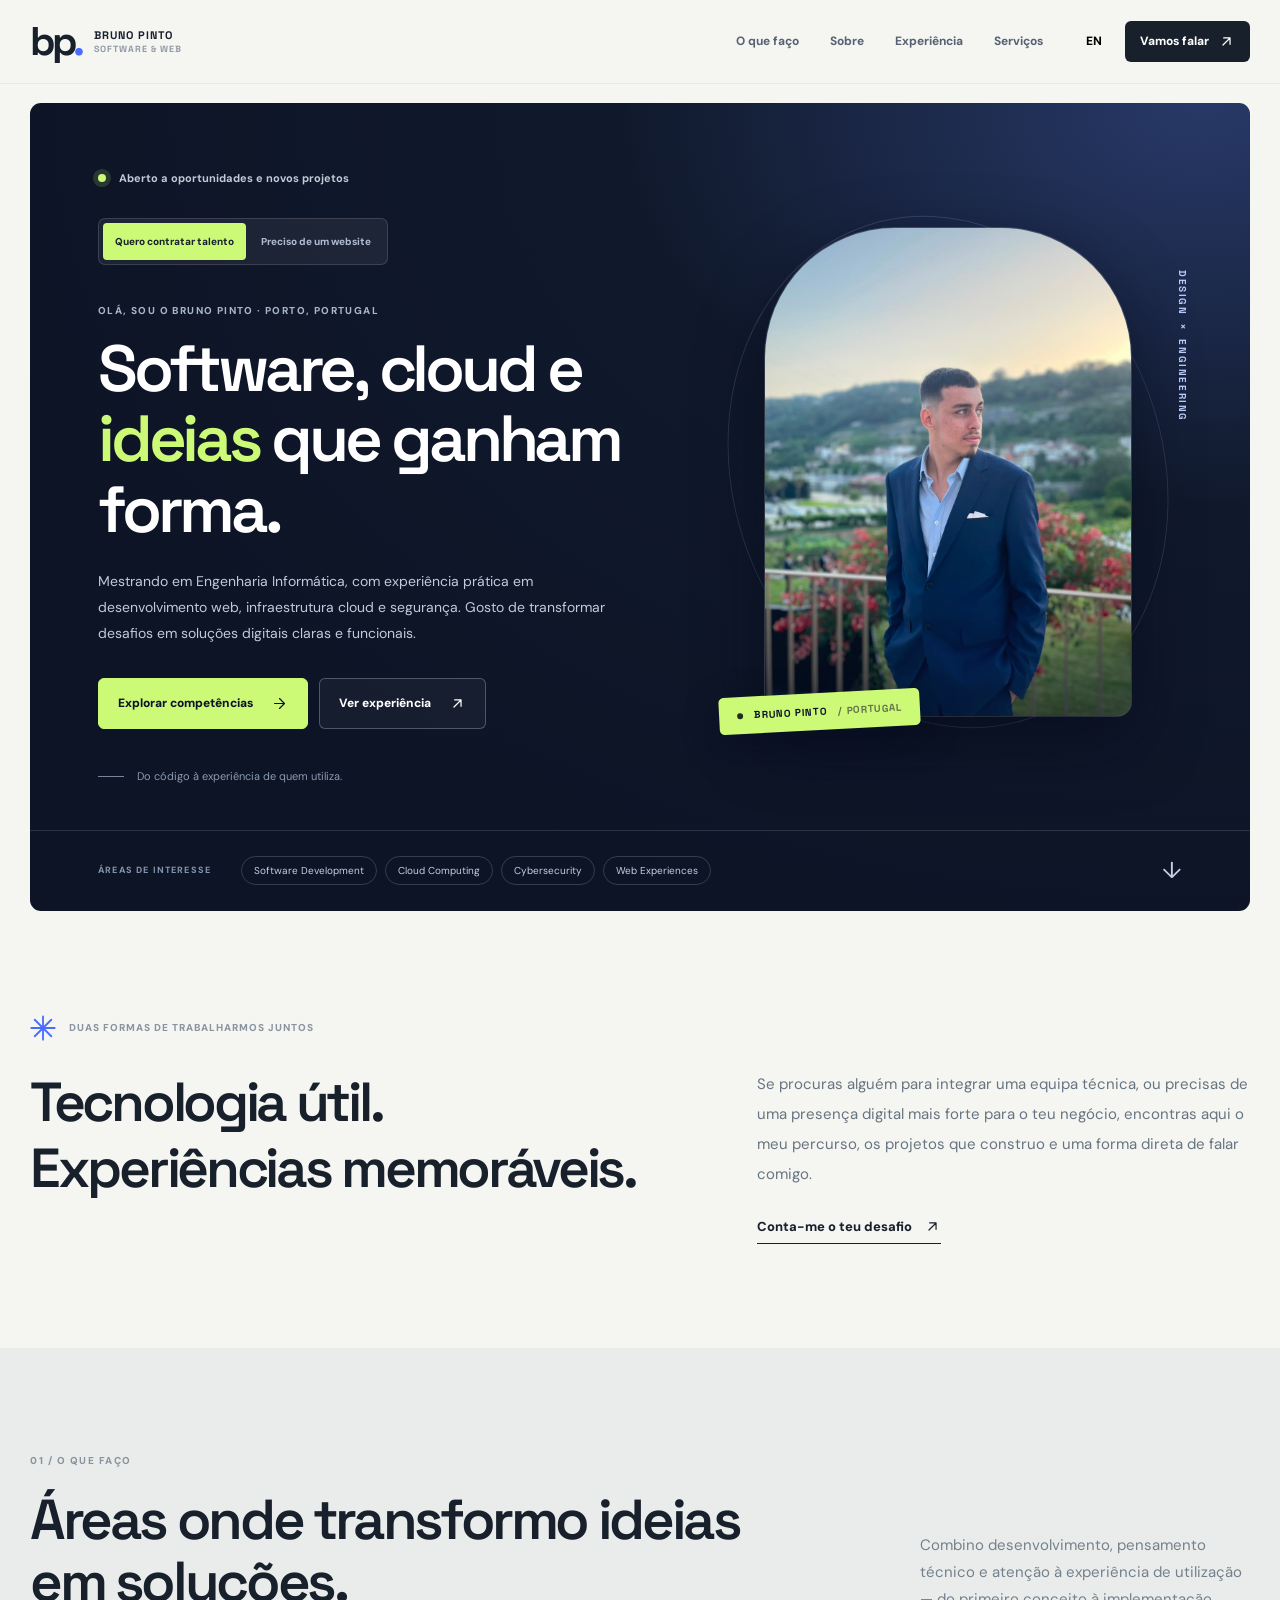
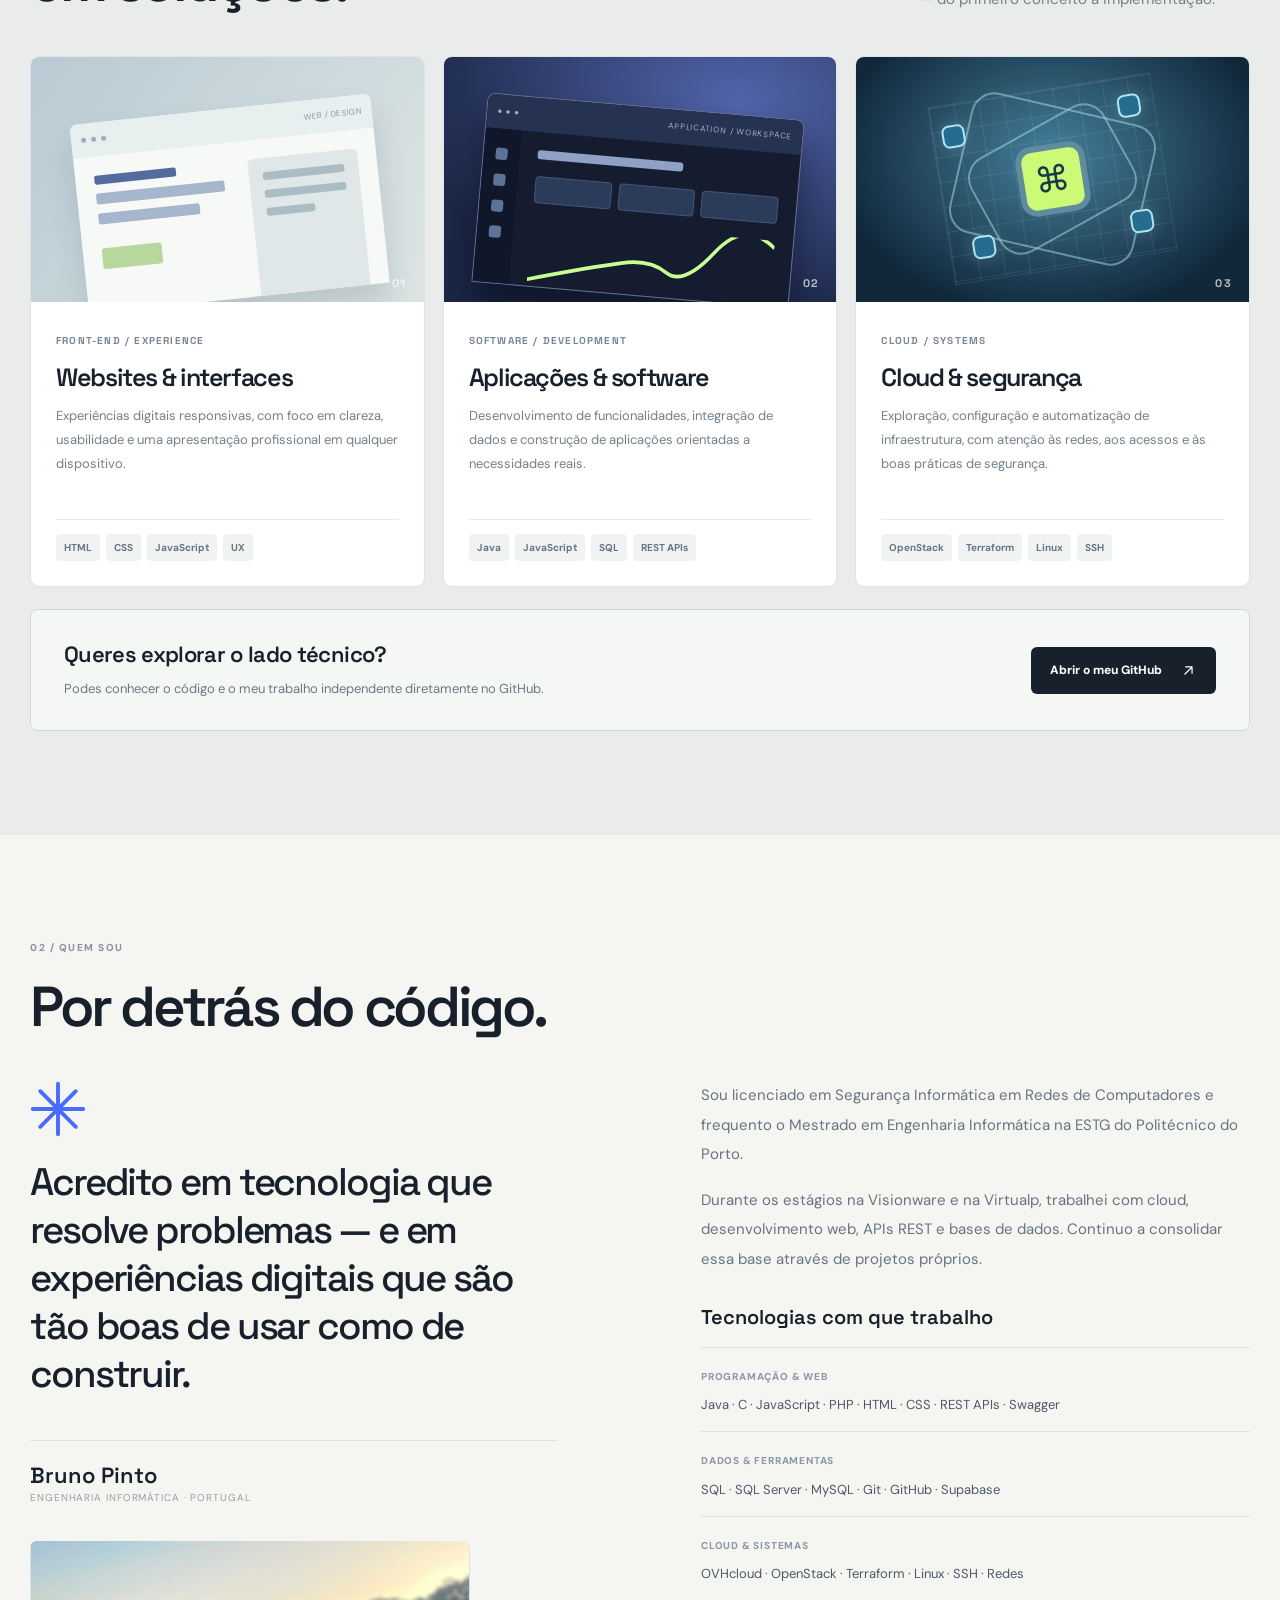
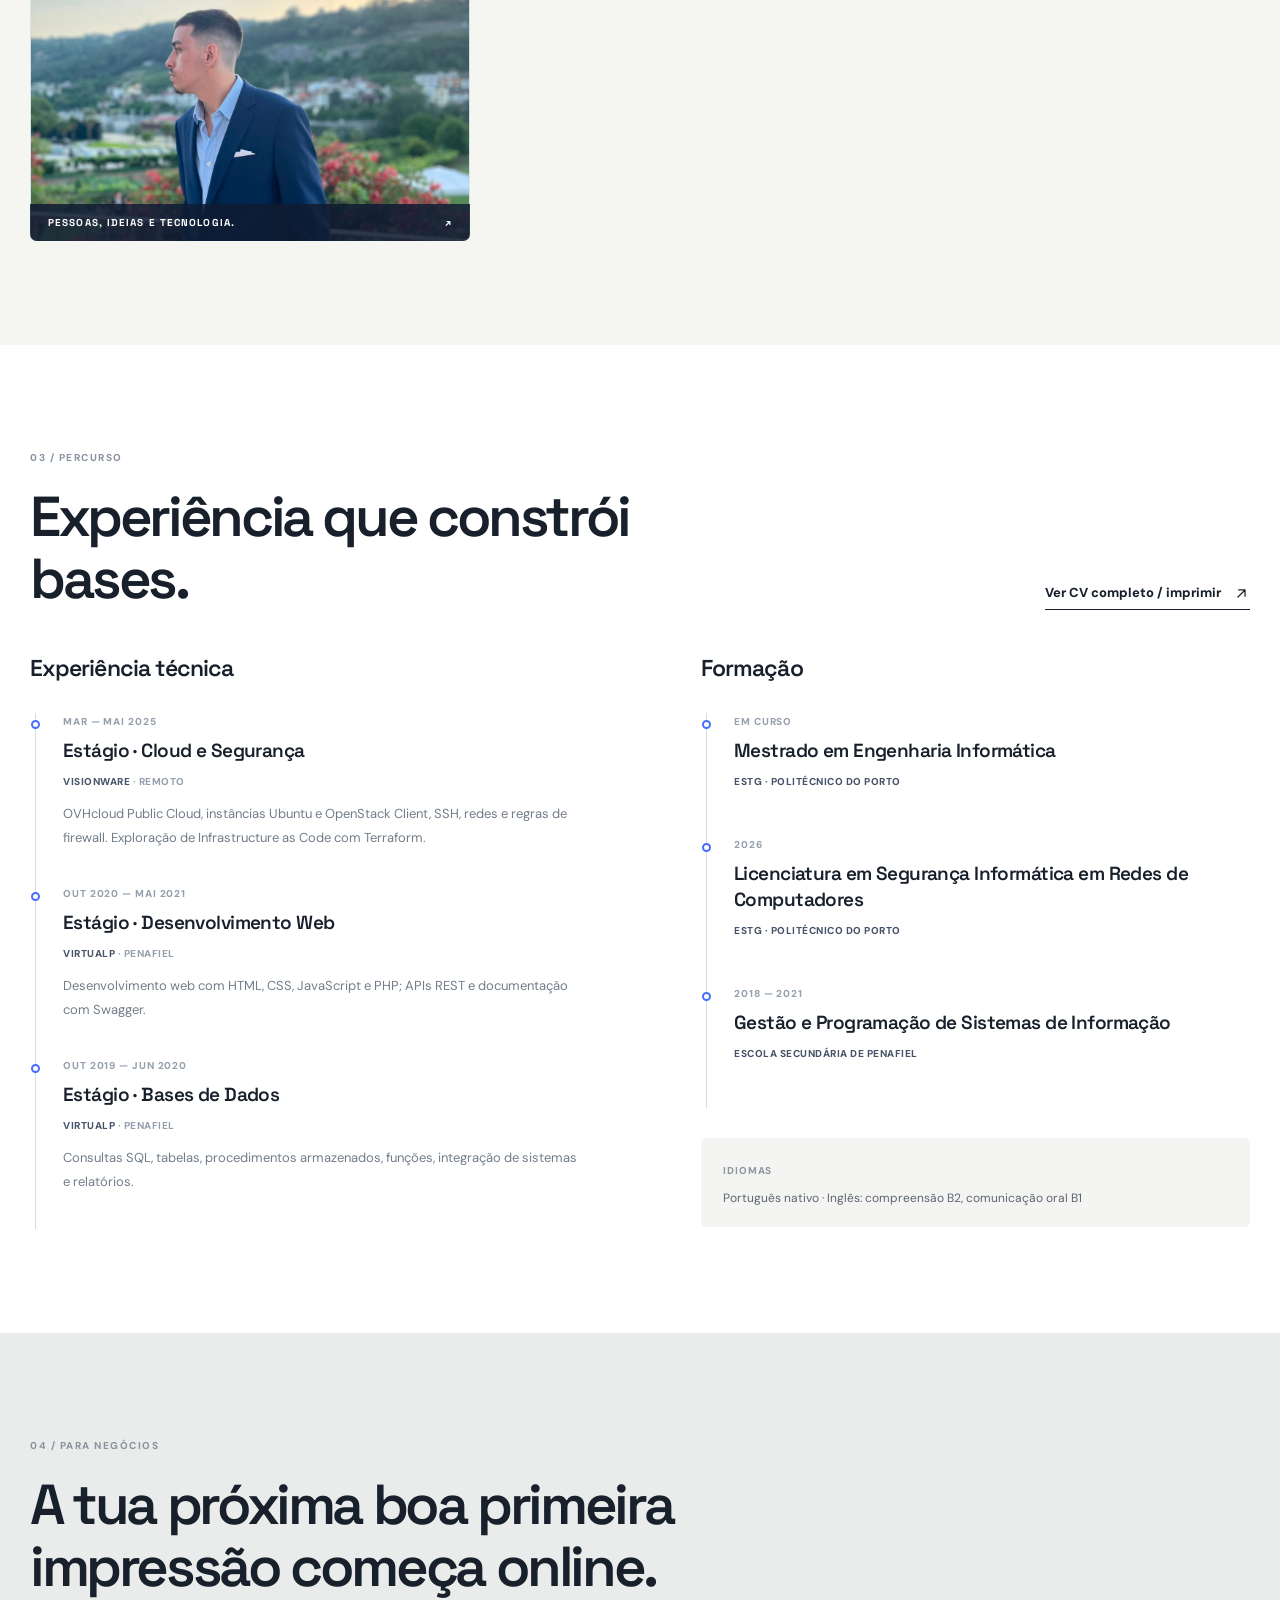
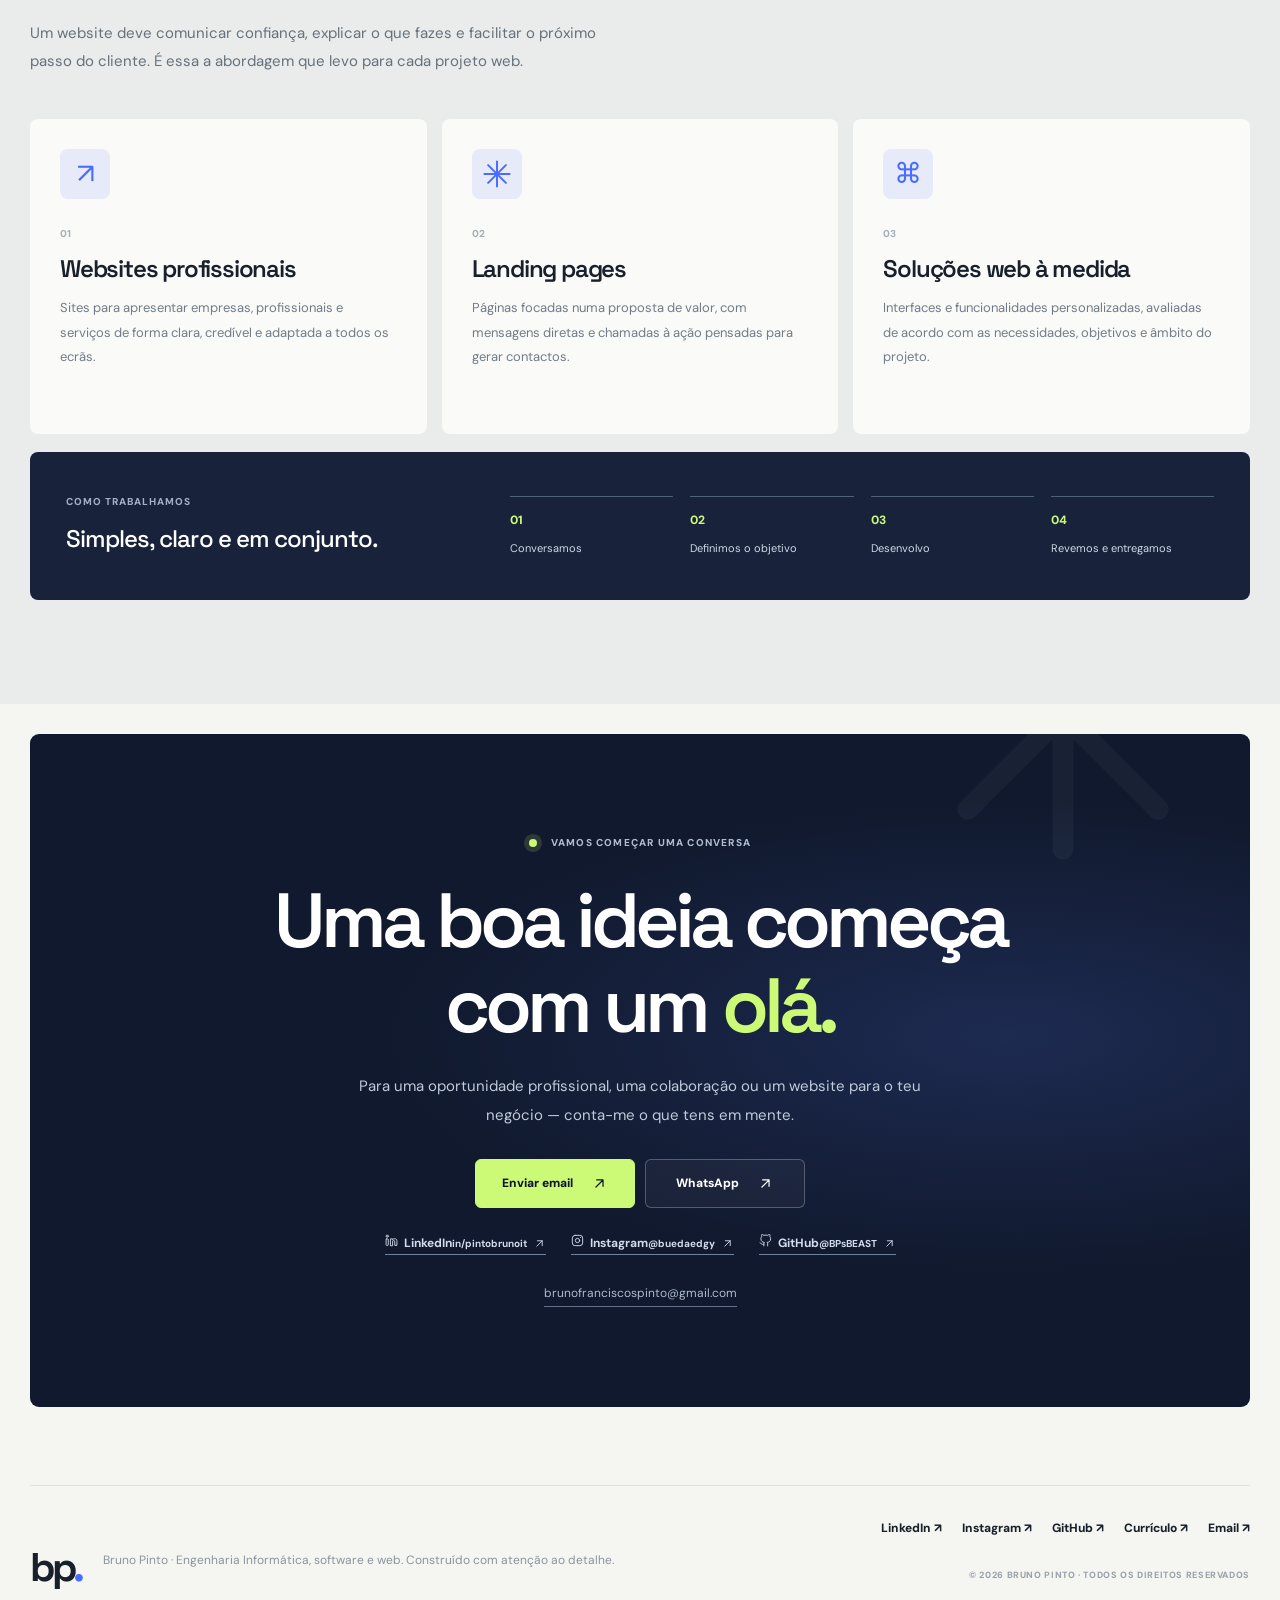
==== commit 8ee470a4: "fix: render social profiles as accessible clickable cards with brand icons" ====
--- a/index.html
+++ b/index.html
@@ -34,6 +34,9 @@
     <symbol id="i-code" viewBox="0 0 24 24"><path d="m8 5-6 7 6 7m8-14 6 7-6 7m-5 6 4-20"/></symbol>
     <symbol id="i-check" viewBox="0 0 24 24"><path d="m4 12 5 5L20 6"/></symbol>
     <symbol id="i-download" viewBox="0 0 24 24"><path d="M12 3v12m-5-5 5 5 5-5M4 17v3h16v-3"/></symbol>
+    <symbol id="i-linkedin" viewBox="0 0 24 24"><rect x="2" y="9" width="4" height="12" rx="1"/><path d="M10 21v-12h4v1.8a4.4 4.4 0 0 1 4-2.1c3 0 4 1.9 4 5V21h-4v-6.5c0-1.6-.6-2.5-2-2.5s-2 1-2 2.5V21z"/><circle cx="4" cy="4" r="2"/></symbol>
+    <symbol id="i-instagram" viewBox="0 0 24 24"><rect x="2.5" y="2.5" width="19" height="19" rx="5"/><circle cx="12" cy="12" r="4"/><circle cx="17.6" cy="6.6" r="1" fill="currentColor" stroke="none"/></symbol>
+    <symbol id="i-github" viewBox="0 0 24 24"><path d="M9 19c-5 1.5-5-2.5-7-3m14 6v-3.87a3.37 3.37 0 0 0-.94-2.61c3.14-.35 6.44-1.54 6.44-7A5.44 5.44 0 0 0 20 4.77 5.07 5.07 0 0 0 19.91 1S18.73.65 16 2.48a13.38 13.38 0 0 0-7 0C6.27.65 5.09 1 5.09 1A5.07 5.07 0 0 0 5 4.77a5.44 5.44 0 0 0-1.5 3.78c0 5.42 3.3 6.61 6.44 7A3.37 3.37 0 0 0 9 18.13V22"/></symbol>
     <symbol id="i-spark" viewBox="0 0 40 40"><path d="M20 2v36M2 20h36M7.3 7.3l25.4 25.4M32.7 7.3 7.3 32.7" fill="none" stroke="currentColor" stroke-width="2.8" stroke-linecap="round"/></symbol>
   </svg>
 
@@ -153,7 +156,22 @@
 
     <section class="services-section section" id="servicos" aria-labelledby="services-title"><div class="container"><div class="services-heading reveal"><p class="section-label">04 / <span data-i18n="servicesLabel">PARA NEGÓCIOS</span></p><h2 id="services-title" data-i18n="servicesTitle">A tua próxima boa primeira impressão começa online<span class="accent-period">.</span></h2><p data-i18n="servicesIntro">Um website deve comunicar confiança, explicar o que fazes e facilitar o próximo passo do cliente. É essa a abordagem que levo para cada projeto web.</p></div><div class="services-grid"><article class="service-card reveal"><div class="service-icon">↗</div><span class="service-index">01</span><h3 data-i18n="service1Title">Websites profissionais</h3><p data-i18n="service1Body">Sites para apresentar empresas, profissionais e serviços de forma clara, credível e adaptada a todos os ecrãs.</p></article><article class="service-card reveal"><div class="service-icon"><svg class="spark-glyph" viewBox="0 0 40 40" aria-hidden="true"><use href="#i-spark"/></svg></div><span class="service-index">02</span><h3 data-i18n="service2Title">Landing pages</h3><p data-i18n="service2Body">Páginas focadas numa proposta de valor, com mensagens diretas e chamadas à ação pensadas para gerar contactos.</p></article><article class="service-card reveal"><div class="service-icon">⌘</div><span class="service-index">03</span><h3 data-i18n="service3Title">Soluções web à medida</h3><p data-i18n="service3Body">Interfaces e funcionalidades personalizadas, avaliadas de acordo com as necessidades, objetivos e âmbito do projeto.</p></article></div><div class="process-block reveal"><div><span class="process-kicker" data-i18n="processLabel">COMO TRABALHAMOS</span><h3 data-i18n="processTitle">Simples, claro e em conjunto.</h3></div><div class="process-steps"><div><span>01</span><p data-i18n="process1">Conversamos</p></div><div><span>02</span><p data-i18n="process2">Definimos o objetivo</p></div><div><span>03</span><p data-i18n="process3">Desenvolvo</p></div><div><span>04</span><p data-i18n="process4">Revemos e entregamos</p></div></div></div></div></section>
 
-    <section class="contact-section container" id="contacto" aria-labelledby="contact-title"><div class="contact-panel reveal"><div class="contact-decoration" aria-hidden="true"><svg class="spark-glyph" viewBox="0 0 40 40" aria-hidden="true"><use href="#i-spark"/></svg></div><p class="contact-kicker"><span class="live-dot"></span><span data-i18n="contactKicker">VAMOS COMEÇAR UMA CONVERSA</span></p><h2 id="contact-title" data-i18n="contactTitle">Uma boa ideia começa com um <em>olá.</em></h2><p data-i18n="contactBody">Para uma oportunidade profissional, uma colaboração ou um website para o teu negócio — conta-me o que tens em mente.</p><div class="contact-buttons"><a class="button button-accent" href="mailto:brunofranciscospinto@gmail.com?subject=Contacto%20atrav%C3%A9s%20do%20portef%C3%B3lio"><span data-i18n="emailAction">Enviar email</span><svg class="icon"><use href="#i-up-right"/></svg></a><a class="button button-outline" href="https://wa.me/351910546358" target="_blank" rel="noopener noreferrer"><span>WhatsApp</span><svg class="icon"><use href="#i-up-right"/></svg></a></div><div class="contact-socials"><a href="https://www.linkedin.com/in/pintobrunoit/" target="_blank" rel="noopener noreferrer" aria-label="LinkedIn Bruno Pinto">LinkedIn <svg class="icon"><use href="#i-up-right"/></svg></a><a href="https://www.instagram.com/buedaedgy/" target="_blank" rel="noopener noreferrer" aria-label="Instagram buedaedgy">Instagram <svg class="icon"><use href="#i-up-right"/></svg></a><a href="https://github.com/BPsBEAST" target="_blank" rel="noopener noreferrer" aria-label="GitHub BPsBEAST">GitHub <svg class="icon"><use href="#i-up-right"/></svg></a></div><a class="email-display" href="mailto:brunofranciscospinto@gmail.com">brunofranciscospinto@gmail.com</a></div></section>
+    <section class="contact-section container" id="contacto" aria-labelledby="contact-title"><div class="contact-panel reveal"><div class="contact-decoration" aria-hidden="true"><svg class="spark-glyph" viewBox="0 0 40 40" aria-hidden="true"><use href="#i-spark"/></svg></div><p class="contact-kicker"><span class="live-dot"></span><span data-i18n="contactKicker">VAMOS COMEÇAR UMA CONVERSA</span></p><h2 id="contact-title" data-i18n="contactTitle">Uma boa ideia começa com um <em>olá.</em></h2><p data-i18n="contactBody">Para uma oportunidade profissional, uma colaboração ou um website para o teu negócio — conta-me o que tens em mente.</p><div class="contact-buttons"><a class="button button-accent" href="mailto:brunofranciscospinto@gmail.com?subject=Contacto%20atrav%C3%A9s%20do%20portef%C3%B3lio"><span data-i18n="emailAction">Enviar email</span><svg class="icon"><use href="#i-up-right"/></svg></a><a class="button button-outline" href="https://wa.me/351910546358" target="_blank" rel="noopener noreferrer"><span>WhatsApp</span><svg class="icon"><use href="#i-up-right"/></svg></a></div><div class="contact-socials" aria-label="Redes sociais e perfis profissionais">
+  <a class="social-card" href="https://www.linkedin.com/in/pintobrunoit/" target="_blank" rel="noopener noreferrer" aria-label="Abrir perfil do Bruno Pinto no LinkedIn (nova janela)">
+    <span class="social-icon"><svg class="icon" aria-hidden="true"><use href="#i-linkedin"/></svg></span>
+    <span class="social-info"><strong>LinkedIn</strong><small>in/pintobrunoit</small></span>
+    <svg class="icon social-arrow" aria-hidden="true"><use href="#i-up-right"/></svg>
+  </a>
+  <a class="social-card" href="https://www.instagram.com/buedaedgy/" target="_blank" rel="noopener noreferrer" aria-label="Abrir Instagram @buedaedgy (nova janela)">
+    <span class="social-icon"><svg class="icon" aria-hidden="true"><use href="#i-instagram"/></svg></span>
+    <span class="social-info"><strong>Instagram</strong><small>@buedaedgy</small></span>
+    <svg class="icon social-arrow" aria-hidden="true"><use href="#i-up-right"/></svg>
+  </a>
+  <a class="social-card" href="https://github.com/BPsBEAST" target="_blank" rel="noopener noreferrer" aria-label="Abrir GitHub BPsBEAST (nova janela)">
+    <span class="social-icon"><svg class="icon" aria-hidden="true"><use href="#i-github"/></svg></span>
+    <span class="social-info"><strong>GitHub</strong><small>@BPsBEAST</small></span>
+    <svg class="icon social-arrow" aria-hidden="true"><use href="#i-up-right"/></svg>
+  </a></div><a class="email-display" href="mailto:brunofranciscospinto@gmail.com">brunofranciscospinto@gmail.com</a></div></section>
   </main>
 
   <footer class="site-footer"><div class="container footer-inner"><div class="footer-brand"><a class="brand-mark" href="#inicio">bp<span>.</span></a><p data-i18n="footerText">Bruno Pinto · Engenharia Informática, software e web.<br>Construído com atenção ao detalhe.</p></div><div class="footer-right"><div class="footer-links"><a href="https://www.linkedin.com/in/pintobrunoit/" target="_blank" rel="noopener noreferrer">LinkedIn ↗</a><a href="https://www.instagram.com/buedaedgy/" target="_blank" rel="noopener noreferrer">Instagram ↗</a><a href="https://github.com/BPsBEAST" target="_blank" rel="noopener noreferrer">GitHub ↗</a><a href="./cv.html">Currículo ↗</a><a href="mailto:brunofranciscospinto@gmail.com">Email ↗</a></div><span>© <span id="year">2026</span> BRUNO PINTO · <span data-i18n="footerRights">TODOS OS DIREITOS RESERVADOS</span></span></div></div></footer>
--- a/styles.css
+++ b/styles.css
@@ -60,3 +60,14 @@
 .network-core{position:absolute;top:50%;left:50%;transform:translate(-50%,-50%);width:70px;height:70px;display:grid;place-items:center;background:#ccfa77;color:#17394a;border:6px solid #608d9e;border-radius:16px;font-size:35px;z-index:3}
 @media(max-width:900px){.capabilities-grid{grid-template-columns:repeat(2,minmax(0,1fr))}.capability-card:last-child{grid-column:span 2}.capability-copy p{min-height:0}.hero-visual-photo{min-height:460px}.hero-photo-frame{max-width:340px}}
 @media(max-width:680px){.capabilities-grid{grid-template-columns:1fr}.capability-card:last-child{grid-column:auto}.capability-art{height:240px}.capabilities-footer{flex-direction:column;align-items:flex-start;padding:22px}.capabilities-footer .button{width:100%}.hero-visual-photo{min-height:390px;max-width:390px;margin:25px auto 6px}.hero-photo-frame{width:270px;height:360px;flex:none}.photo-orbit{width:375px;height:375px}.hero-photo-caption{left:0;bottom:6px;font-size:9px}.hero-photo-stripe{right:2px;top:50px}.about-photo>img{height:300px}.contact-decoration{top:-155px}.contact-decoration .spark-glyph{width:250px;height:250px}}
+
+
+/* Social discovery and original portrait presentation */
+.contact-socials{position:relative;display:flex;gap:12px 25px;justify-content:center;flex-wrap:wrap;margin:25px auto 0}
+.contact-socials a{display:inline-flex;gap:6px;align-items:center;color:#d2dcec;border-bottom:1px solid #71819b;font-size:12px;font-weight:700;transition:color .2s}
+.contact-socials a:hover{color:var(--lime)}
+.contact-socials .icon{width:13px;height:13px}
+.footer-links{flex-wrap:wrap;row-gap:8px}
+.hero-photo-frame img{transform:scale(1.18);transform-origin:center 46%;object-position:center 44%}
+.hero-photo-frame:hover img{transform:scale(1.22)}
+@media(max-width:680px){.contact-socials{gap:11px 18px}.footer-links{flex-wrap:wrap;justify-content:flex-start;gap:10px 17px}}
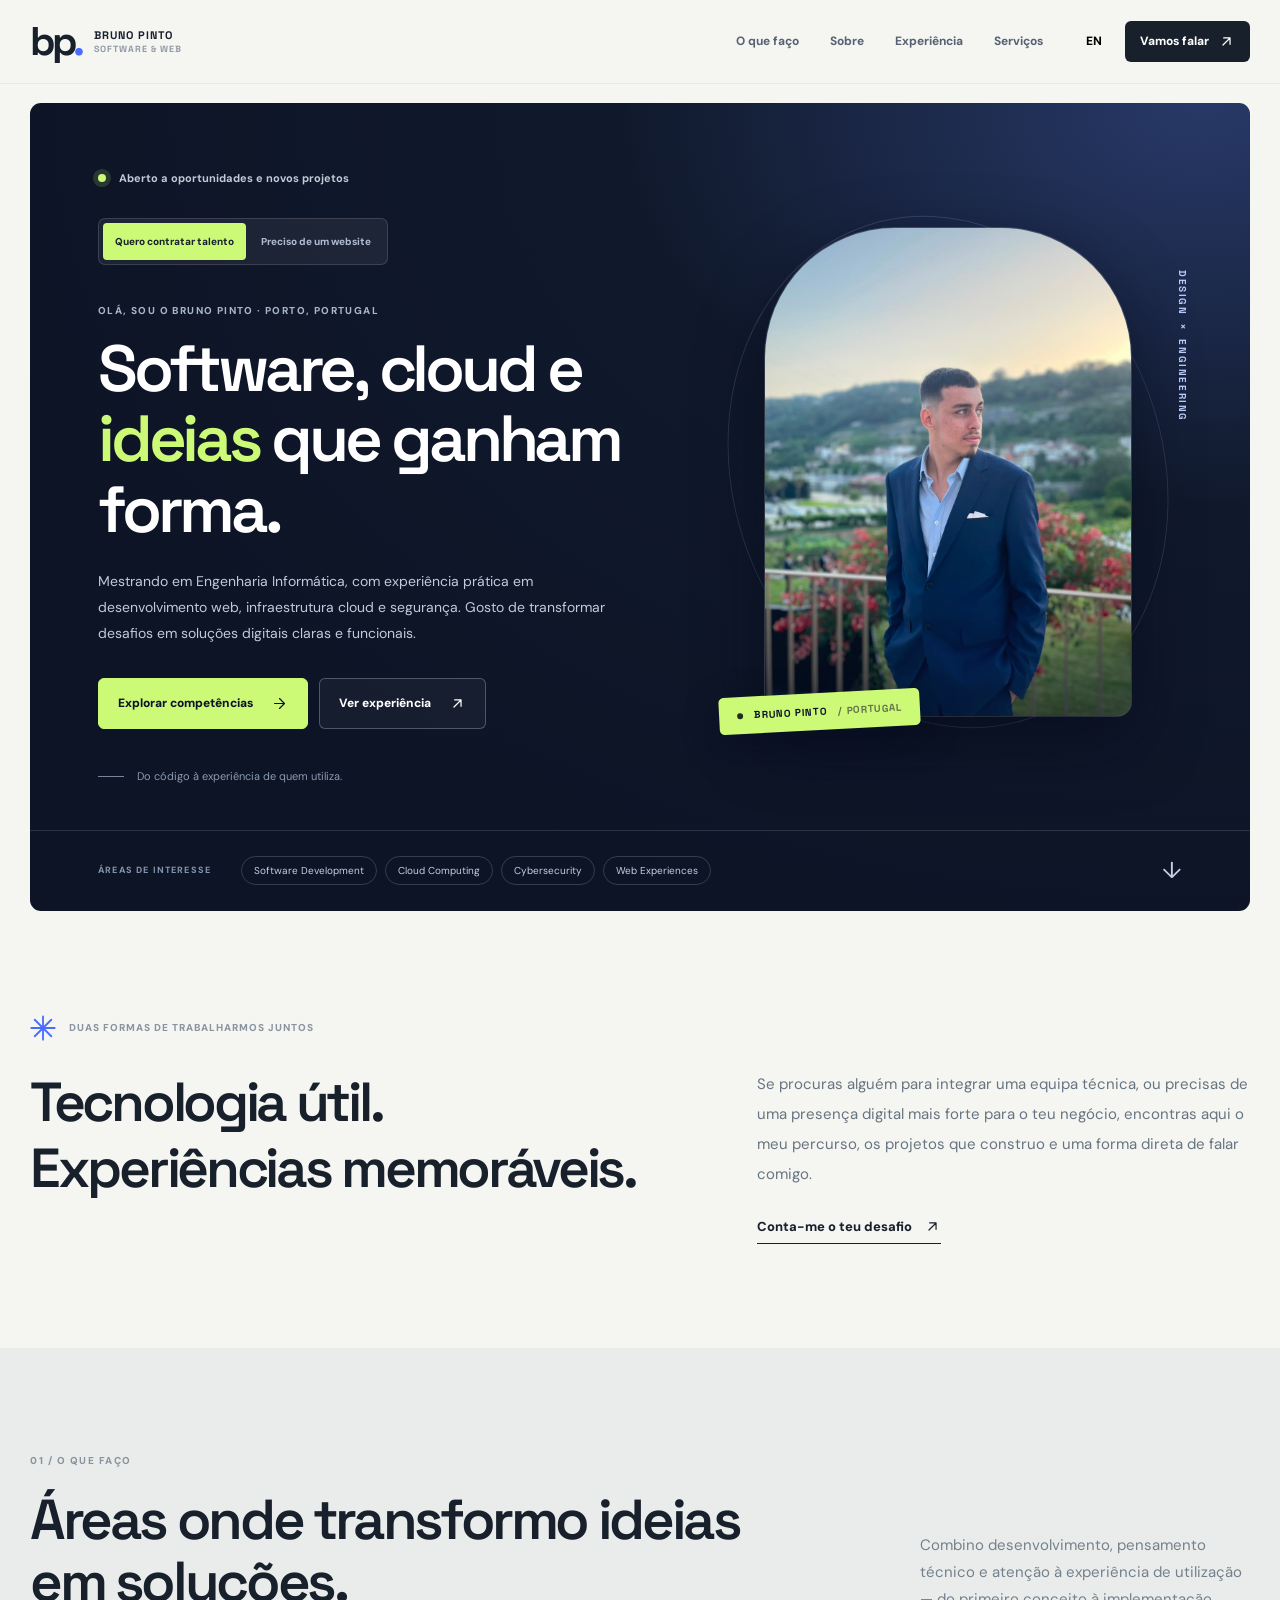
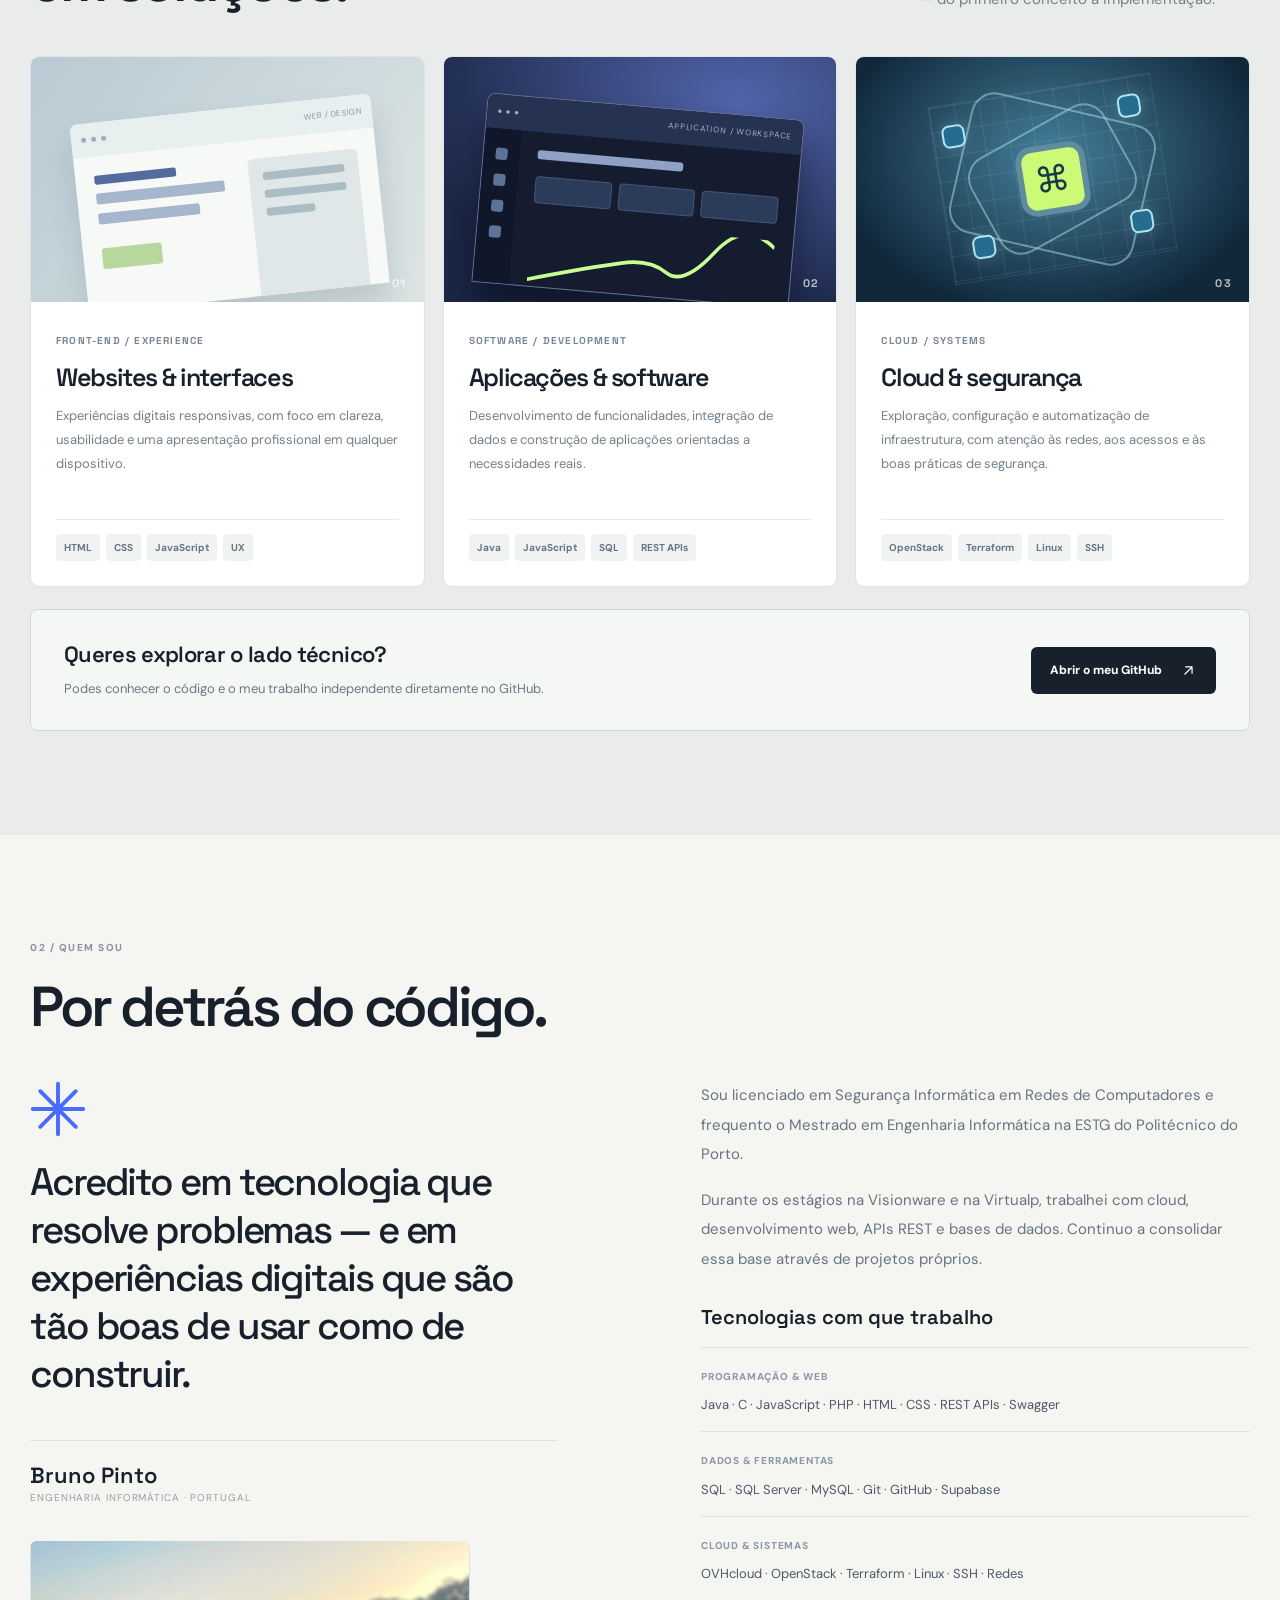
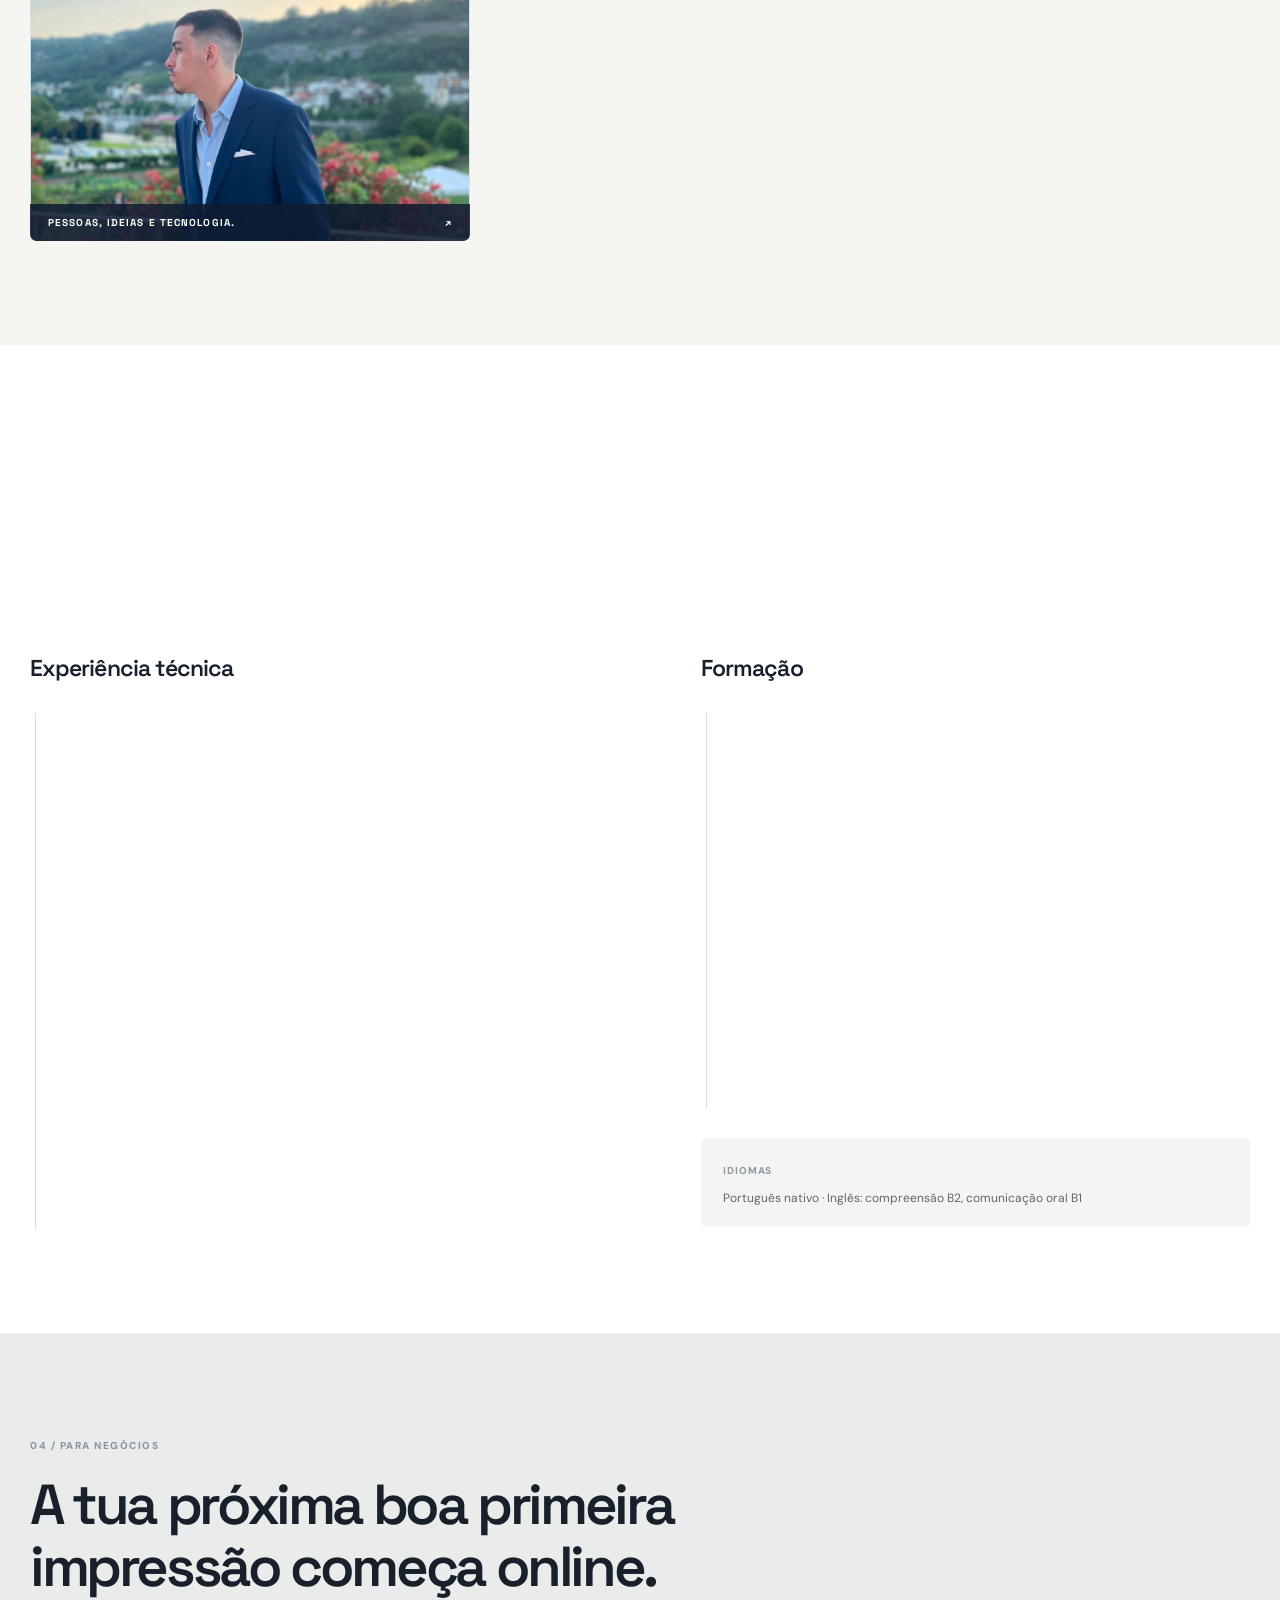
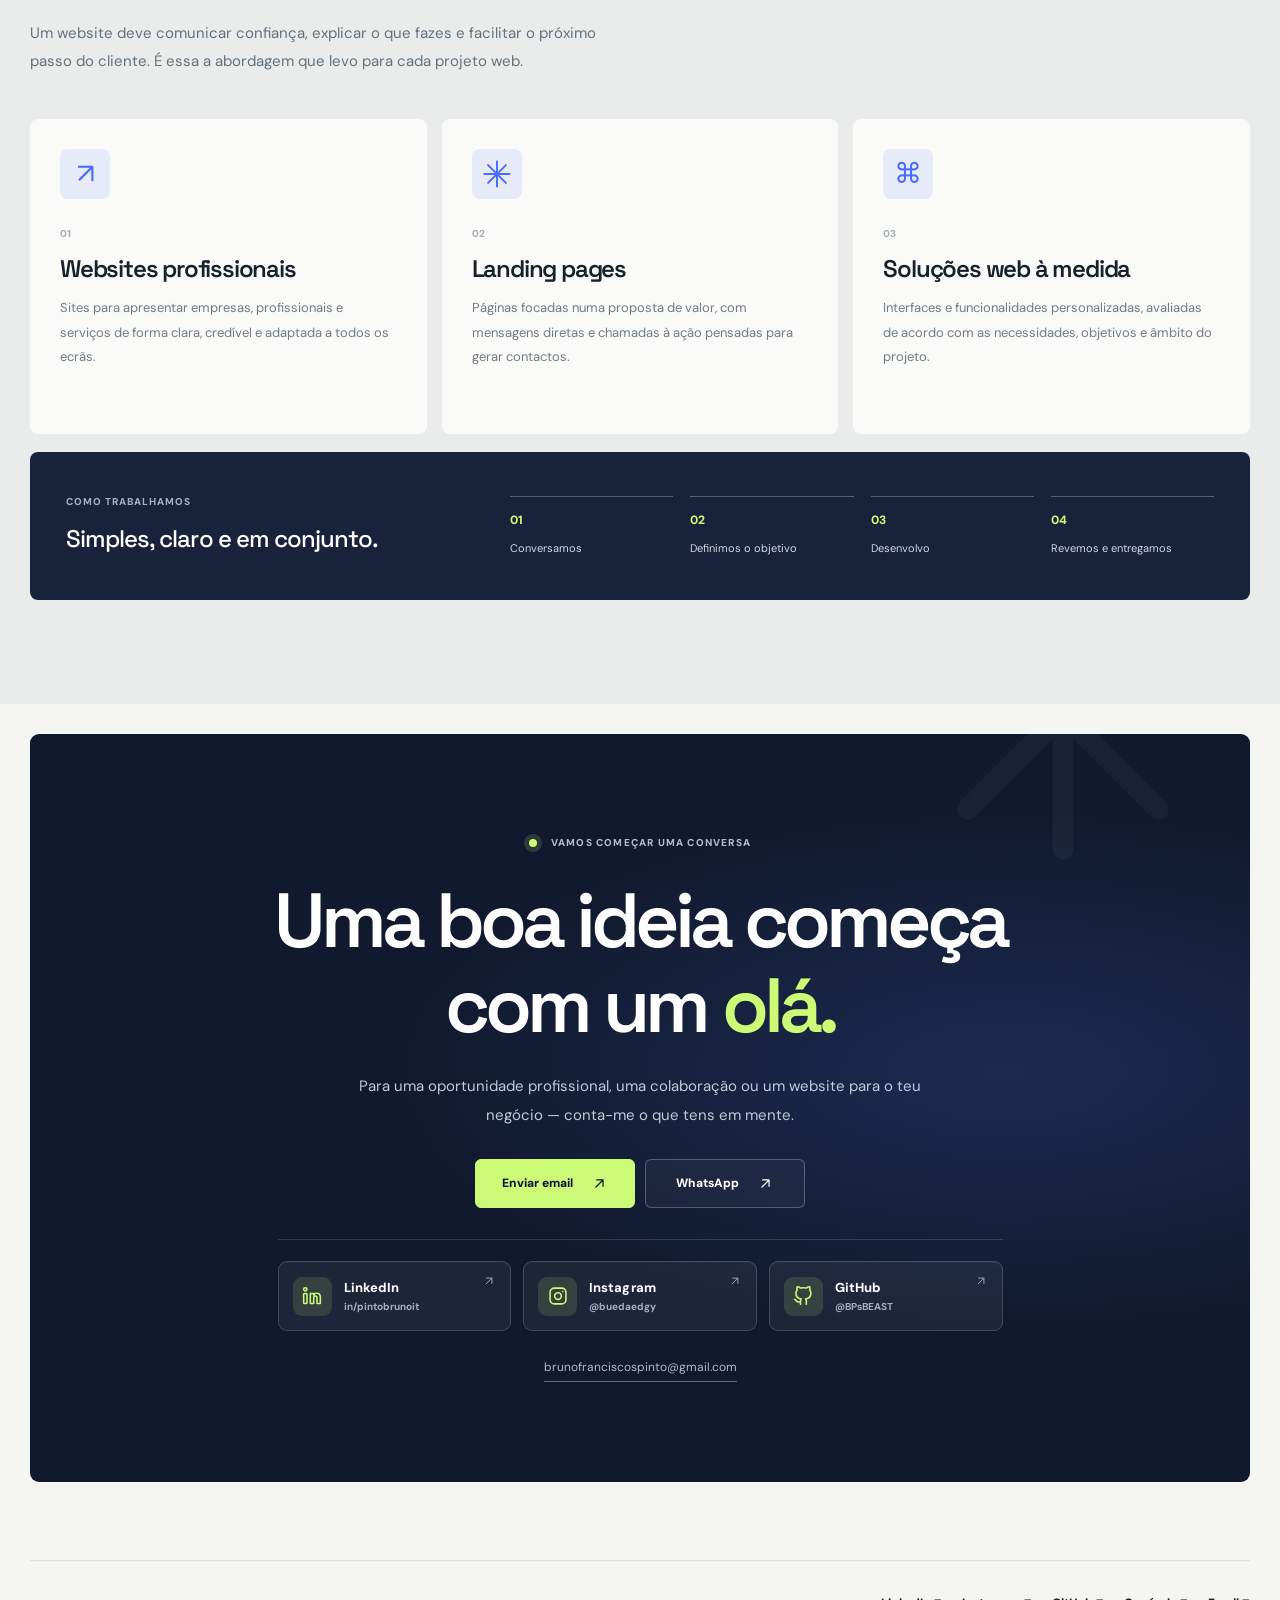
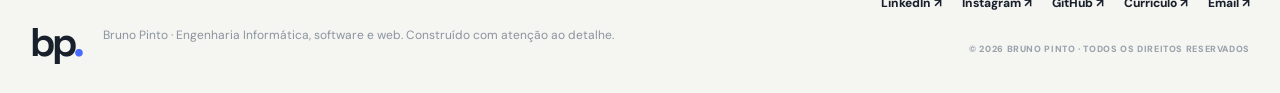
==== commit a9091ec5: "feat: use exact uploaded bp favicon and embed frontal photo in printable CV" ====
--- a/index.html
+++ b/index.html
@@ -14,7 +14,7 @@
   <meta property="og:description" content="Portefólio de Bruno Pinto. Desenvolvimento de software, cloud, cibersegurança e websites para negócios.">
   <meta name="twitter:card" content="summary">
   <title>Bruno Pinto — Software, Cloud & Web</title>
-  <link rel="icon" href="./favicon.svg" type="image/svg+xml">
+  <link rel="icon" href="./bp-favicon.png?v=20261111" type="image/png"><link rel="apple-touch-icon" href="./bp-favicon.png?v=20261111">
   <link rel="preconnect" href="https://fonts.googleapis.com">
   <link rel="preconnect" href="https://fonts.gstatic.com" crossorigin>
   <link href="https://fonts.googleapis.com/css2?family=DM+Sans:wght@400;500;600;700&family=Space+Grotesk:wght@400;500;600;700&display=swap" rel="stylesheet">
--- a/styles.css
+++ b/styles.css
@@ -71,3 +71,23 @@
 .hero-photo-frame img{transform:scale(1.18);transform-origin:center 46%;object-position:center 44%}
 .hero-photo-frame:hover img{transform:scale(1.22)}
 @media(max-width:680px){.contact-socials{gap:11px 18px}.footer-links{flex-wrap:wrap;justify-content:flex-start;gap:10px 17px}}
+
+
+/* Accessible social profile cards */
+.contact-panel{isolation:isolate}
+.contact-panel::before,.contact-decoration,.contact-decoration *{pointer-events:none}
+.contact-buttons{z-index:2}
+.contact-socials{position:relative;z-index:3;display:grid;grid-template-columns:repeat(3,minmax(0,1fr));gap:12px;max-width:725px;margin:31px auto 0;padding:21px 0 0;border-top:1px solid rgba(211,228,255,.16)}
+.contact-socials .social-card{position:relative;z-index:3;display:flex;align-items:center;gap:12px;min-width:0;min-height:70px;padding:12px 14px;border:1px solid rgba(210,225,255,.19);border-radius:9px;background:rgba(255,255,255,.055);color:#f1f5ff;text-align:left;text-decoration:none;box-shadow:inset 0 1px 0 rgba(255,255,255,.04);cursor:pointer;pointer-events:auto;transition:background .18s ease,border-color .18s ease,transform .18s ease,box-shadow .18s ease}
+.contact-socials .social-card:hover{transform:translateY(-3px);background:rgba(215,249,148,.11);border-color:var(--lime);box-shadow:0 12px 30px rgba(0,0,0,.22);color:white}
+.contact-socials .social-card:focus-visible{outline:3px solid var(--lime);outline-offset:3px;border-color:var(--lime)}
+.contact-socials .social-icon{height:39px;width:39px;flex:0 0 39px;display:grid;place-items:center;border-radius:9px;background:rgba(204,250,119,.13);color:var(--lime);pointer-events:none}
+.contact-socials .social-icon .icon{height:20px;width:20px;stroke-width:1.9}
+.contact-socials .social-info{min-width:0;display:flex;flex-direction:column;line-height:1.4;pointer-events:none}
+.contact-socials .social-info strong{font-size:13px;font-weight:800;letter-spacing:.005em;color:#fff}
+.contact-socials .social-info small{font-size:10px;margin-top:3px;color:#a3b1c6;overflow-wrap:anywhere}
+.contact-socials .social-arrow{margin-left:auto;align-self:flex-start;flex:0 0 14px;width:14px;height:14px;color:#9cabbe;pointer-events:none}
+.contact-socials .social-card:hover .social-arrow{color:var(--lime)}
+.contact-panel>.email-display{z-index:3;position:relative;display:inline-block;margin-top:26px}
+@media(max-width:720px){.contact-socials{grid-template-columns:1fr;max-width:390px;gap:9px;padding-top:17px;margin-top:24px}.contact-socials .social-card{min-height:61px;padding:10px 13px}.contact-socials .social-icon{height:37px;width:37px;flex-basis:37px}.contact-panel>.email-display{margin-top:24px}}
+@media(prefers-reduced-motion:reduce){.contact-socials .social-card{transition:none}}
